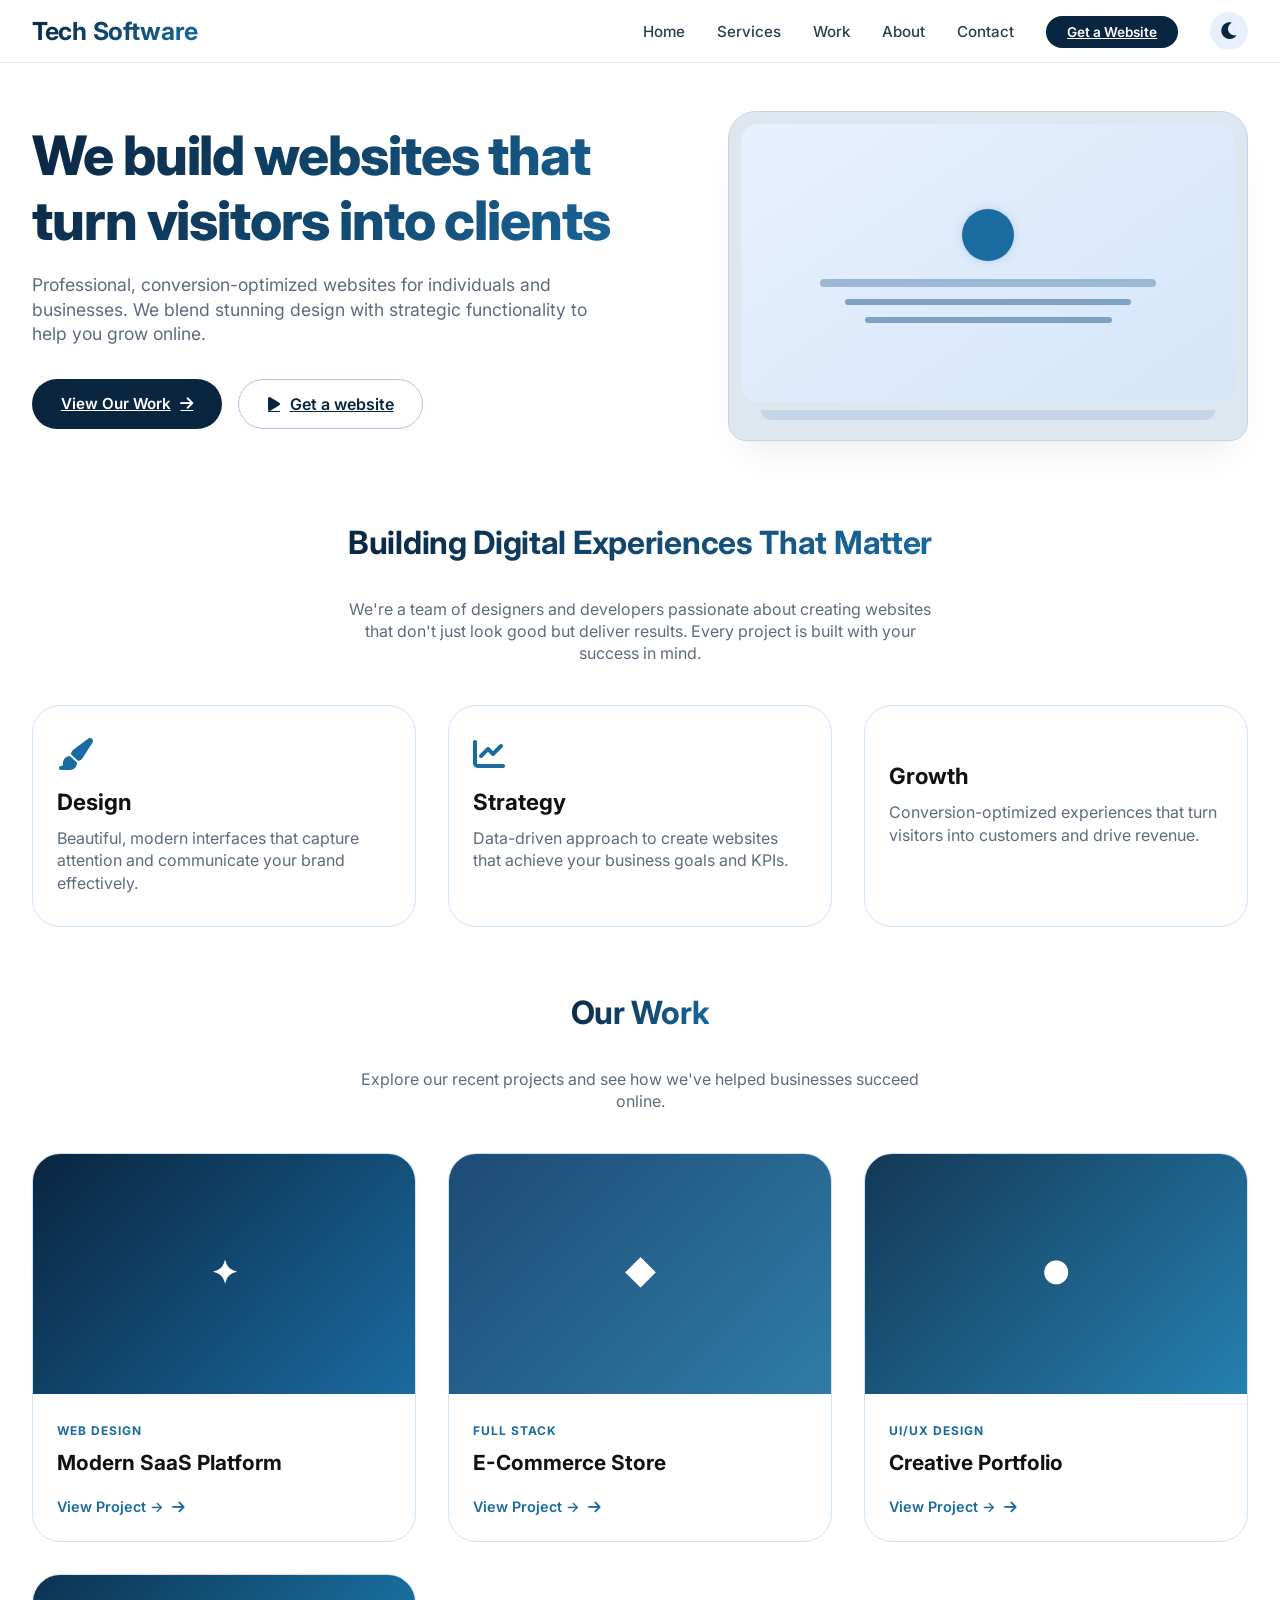
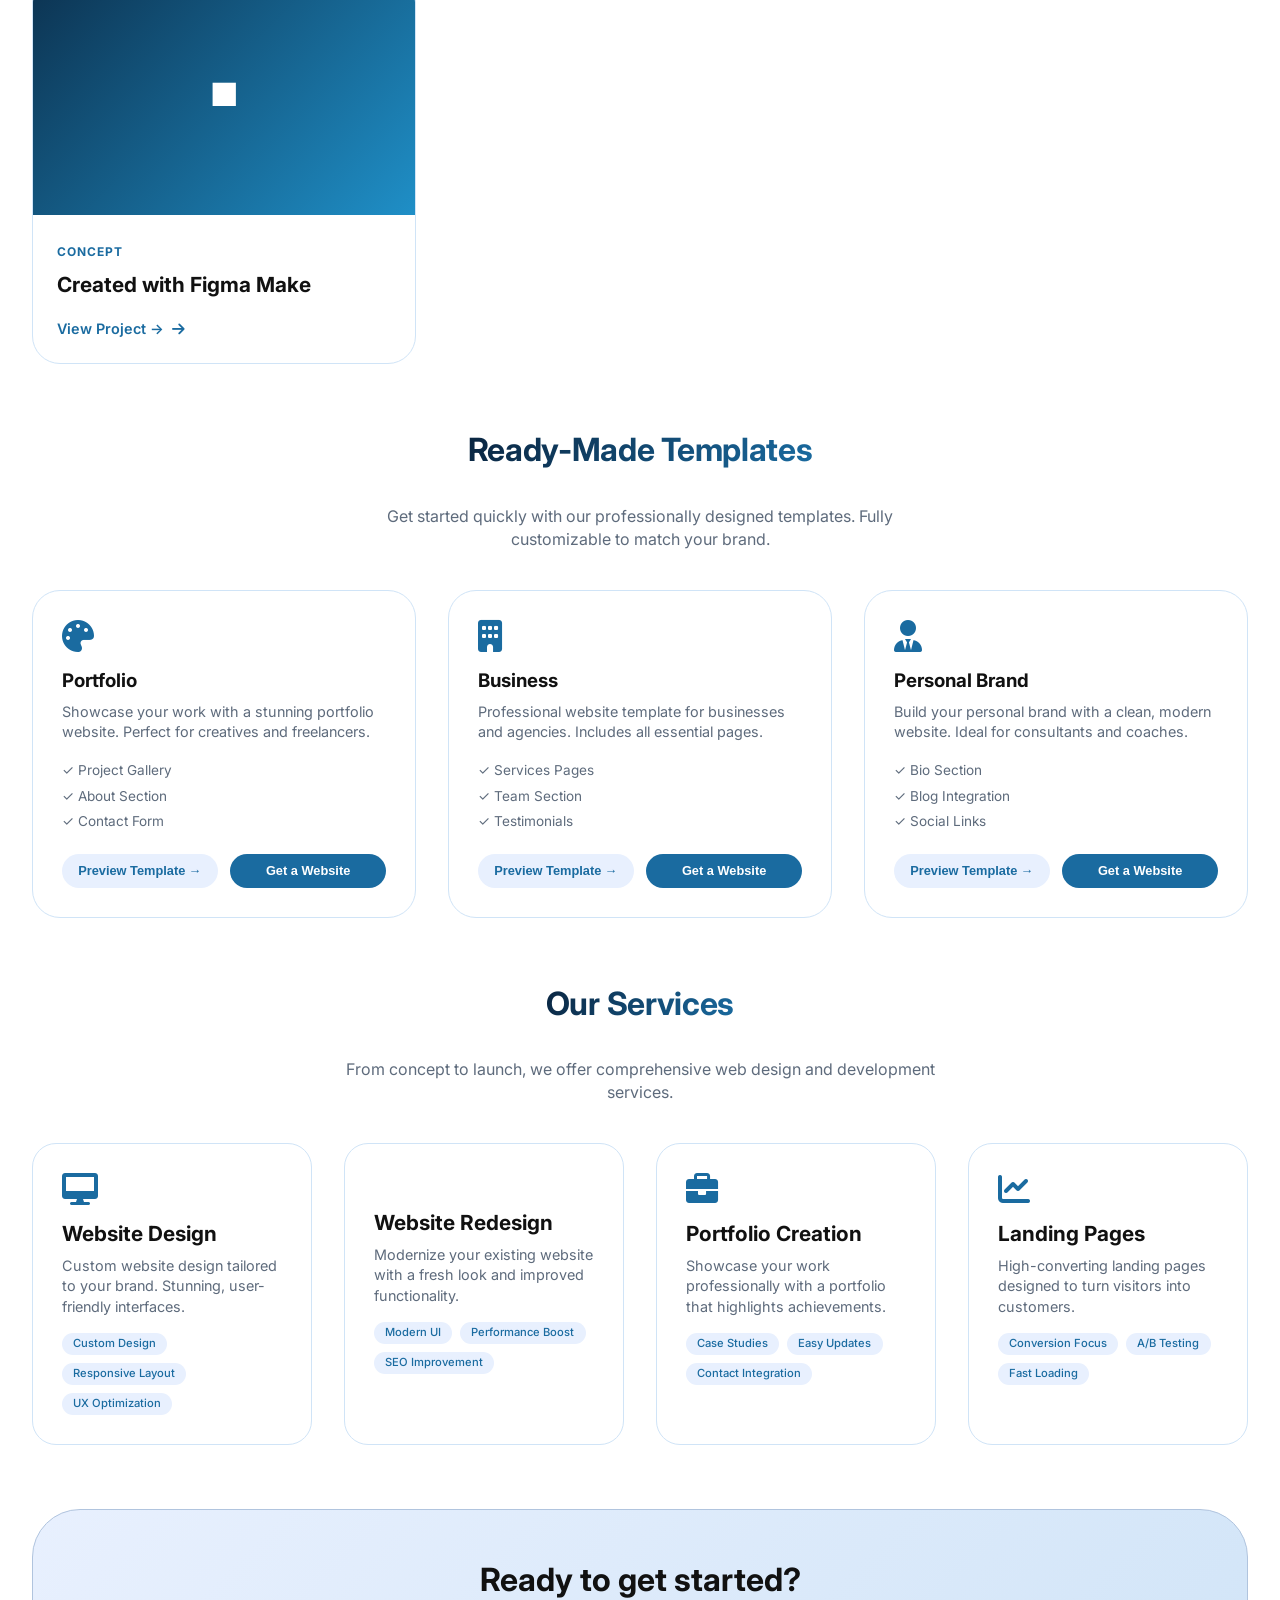
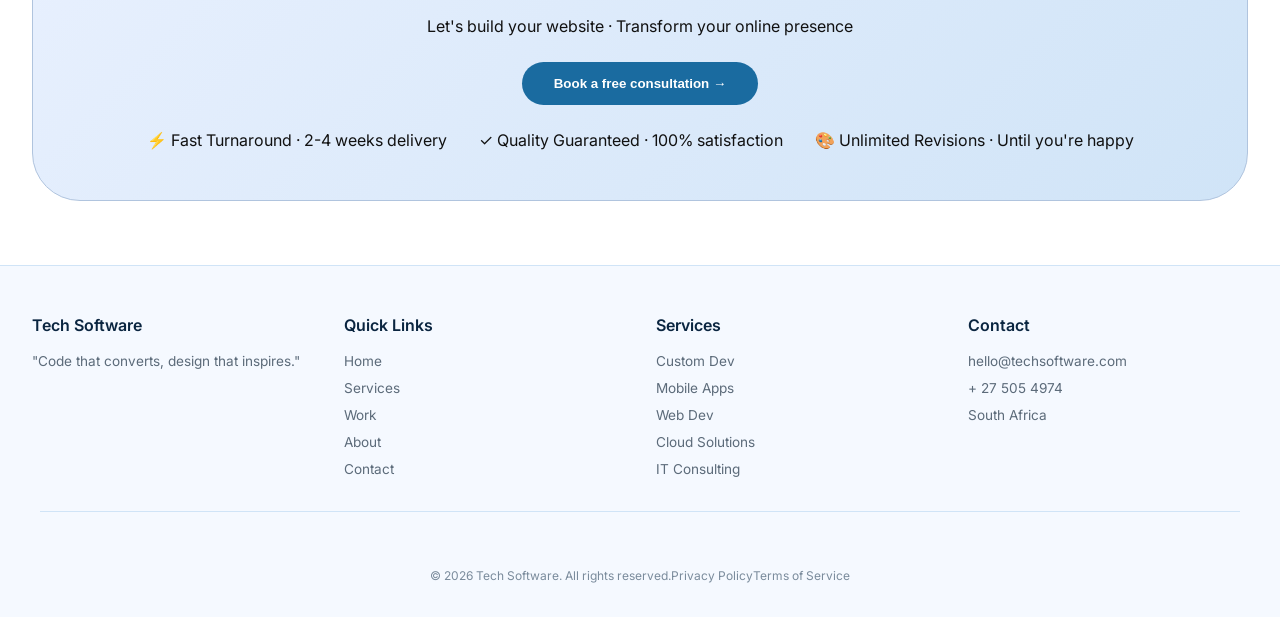
==== index.html @ a368c969 "update website" ====
<!DOCTYPE html>
<html lang="en">
<head>
    <meta charset="UTF-8">
    <meta name="viewport" content="width=device-width, initial-scale=1.0, viewport-fit=cover">
    <title>Tech Software | Web Design & Development</title>
    <!-- Google Fonts: Inter -->
    <link href="https://fonts.googleapis.com/css2?family=Inter:opsz,wght@14..32,300;14..32,400;14..32,500;14..32,600;14..32,700;14..32,800&display=swap" rel="stylesheet">
    <!-- Font Awesome 6 -->
    <link rel="stylesheet" href="https://cdnjs.cloudflare.com/ajax/libs/font-awesome/6.0.0-beta3/css/all.min.css">
   
</head>
<body>
<nav class="navbar">
    <div class="nav-container">
        <div class="logo">Tech Software</div>
        <ul class="nav-links">
            <li><a href="index.html" class="nav-link">Home</a></li>
            <li><a href="services.html" class="nav-link">Services</a></li>
            <li><a href="work.html" class="nav-link">Work</a></li>
            <li><a href="aboutus.html" class="nav-link">About</a></li>
            <li><a href="contactus.html" class="nav-link">Contact</a></li>
            <li><a href="pricing.html" class="btn-nav">Get a Website</a></li>
            <li>
                <button class="theme-toggle" id="darkModeToggle">
                    <i class="fas fa-moon"></i>
                </button>
            </li>
        </ul>
    </div>
</nav>

<main>
    <div class="container">
        <!-- Hero Section -->
        <div class="hero">
            <div class="hero-content">
                <h1>We build websites that turn visitors into clients</h1>
                <p>Professional, conversion-optimized websites for individuals and businesses. We blend stunning design with strategic functionality to help you grow online.</p>
                <div class="hero-buttons">
                    <a href="work.html" class="btn-primary">
                 View Our Work <i class="fas fa-arrow-right"></i>
                                                    </a>

            <a href="pricing.html" class="btn-outline">
            <i class="fas fa-play"></i> Get a website
                                                        </a>
                </div>
            </div>
            <div class="laptop-mockup">
                <div class="laptop-frame">
                    <div class="laptop-screen">
                        <div class="website-preview">
                            <div class="preview-circle"></div>
                            <div class="preview-bar"></div>
                            <div class="preview-lines"></div>
                            <div class="preview-lines" style="width: 50%;"></div>
                        </div>
                    </div>
                    <div class="keyboard-base"></div>
                </div>
            </div>
        </div>

        <!-- Building Digital Experiences -->
        <div class="section-header">
            <h2>Building Digital Experiences That Matter</h2>
        </div>
        <p class="section-subhead">We're a team of designers and developers passionate about creating websites that don't just look good but deliver results. Every project is built with your success in mind.</p>
        <div class="three-col-grid">
            <div class="feature-card"><i class="fas fa-paintbrush feature-icon"></i><h3>Design</h3><p>Beautiful, modern interfaces that capture attention and communicate your brand effectively.</p></div>
            <div class="feature-card"><i class="fas fa-chart-line feature-icon"></i><h3>Strategy</h3><p>Data-driven approach to create websites that achieve your business goals and KPIs.</p></div>
            <div class="feature-card"><i class="fas fa-chart-simple feature-icon"></i><h3>Growth</h3><p>Conversion-optimized experiences that turn visitors into customers and drive revenue.</p></div>
        </div>

        <!-- Our Work Section -->
        <div class="section-header"><h2>Our Work</h2></div>
        <p class="section-subhead">Explore our recent projects and see how we've helped businesses succeed online.</p>
        <div class="work-grid">
            <div class="work-item">
                <div class="work-img"><span>✦</span></div>
                <div class="work-info">
                    <span class="work-category">Web Design</span>
                    <h4>Modern SaaS Platform</h4>
                    <a href="#" class="view-project-link">View Project → <i class="fas fa-arrow-right"></i></a>
                </div>
            </div>
            <div class="work-item">
                <div class="work-img"><span>◆</span></div>
                <div class="work-info">
                    <span class="work-category">Full Stack</span>
                    <h4>E-Commerce Store</h4>
                    <a href="#" class="view-project-link">View Project → <i class="fas fa-arrow-right"></i></a>
                </div>
            </div>
            <div class="work-item">
                <div class="work-img"><span>●</span></div>
                <div class="work-info">
                    <span class="work-category">UI/UX Design</span>
                    <h4>Creative Portfolio</h4>
                    <a href="#" class="view-project-link">View Project → <i class="fas fa-arrow-right"></i></a>
                </div>
            </div>
            <div class="work-item">
                <div class="work-img"><span>■</span></div>
                <div class="work-info">
                    <span class="work-category">Concept</span>
                    <h4>Created with Figma Make</h4>
                    <a href="#" class="view-project-link">View Project → <i class="fas fa-arrow-right"></i></a>
                </div>
            </div>
        </div>

        <!-- Ready-Made Templates -->
        <div class="section-header"><h2>Ready-Made Templates</h2></div>
        <p class="section-subhead">Get started quickly with our professionally designed templates. Fully customizable to match your brand.</p>
        <div class="template-grid">
            <div class="template-card">
                <i class="fas fa-palette"></i>
                <h3>Portfolio</h3>
                <p>Showcase your work with a stunning portfolio website. Perfect for creatives and freelancers.</p>
                <ul class="template-features"><li>✓ Project Gallery</li><li>✓ About Section</li><li>✓ Contact Form</li></ul>
                <div class="template-buttons">
                    <button class="btn-demo demo-btn">Preview Template →</button>
                    <button class="btn-pricing pricing-btn">Get a Website</button>
                </div>
            </div>
            <div class="template-card">
                <i class="fas fa-building"></i>
                <h3>Business</h3>
                <p>Professional website template for businesses and agencies. Includes all essential pages.</p>
                <ul class="template-features"><li>✓ Services Pages</li><li>✓ Team Section</li><li>✓ Testimonials</li></ul>
                <div class="template-buttons">
                    <button class="btn-demo demo-btn">Preview Template →</button>
                    <button class="btn-pricing pricing-btn">Get a Website</button>
                </div>
            </div>
            <div class="template-card">
                <i class="fas fa-user-tie"></i>
                <h3>Personal Brand</h3>
                <p>Build your personal brand with a clean, modern website. Ideal for consultants and coaches.</p>
                <ul class="template-features"><li>✓ Bio Section</li><li>✓ Blog Integration</li><li>✓ Social Links</li></ul>
                <div class="template-buttons">
                    <button class="btn-demo demo-btn">Preview Template →</button>
                    <button class="btn-pricing pricing-btn">Get a Website</button>
                </div>
            </div>
        </div>

        <!-- Our Services -->
        <div class="section-header"><h2>Our Services</h2></div>
        <p class="section-subhead">From concept to launch, we offer comprehensive web design and development services.</p>
        <div class="service-list">
            <div class="service-card"><i class="fas fa-desktop fa-2x"></i><h3>Website Design</h3><p>Custom website design tailored to your brand. Stunning, user-friendly interfaces.</p><div class="service-tags"><span>Custom Design</span><span>Responsive Layout</span><span>UX Optimization</span></div></div>
            <div class="service-card"><i class="fas fa-arrows-spin fa-2x"></i><h3>Website Redesign</h3><p>Modernize your existing website with a fresh look and improved functionality.</p><div class="service-tags"><span>Modern UI</span><span>Performance Boost</span><span>SEO Improvement</span></div></div>
            <div class="service-card"><i class="fas fa-briefcase fa-2x"></i><h3>Portfolio Creation</h3><p>Showcase your work professionally with a portfolio that highlights achievements.</p><div class="service-tags"><span>Case Studies</span><span>Easy Updates</span><span>Contact Integration</span></div></div>
            <div class="service-card"><i class="fas fa-chart-line fa-2x"></i><h3>Landing Pages</h3><p>High-converting landing pages designed to turn visitors into customers.</p><div class="service-tags"><span>Conversion Focus</span><span>A/B Testing</span><span>Fast Loading</span></div></div>
        </div>

        <!-- CTA Section -->
        <div class="cta-section">
            <h2>Ready to get started?</h2>
            <p style="margin-bottom: 0.5rem;">Let's build your website · Transform your online presence</p>
            <button id="consultBtn" class="cta-button">Book a free consultation →</button>
            <div style="display: flex; justify-content: center; gap: 2rem; margin-top: 1.5rem; flex-wrap: wrap;">
                <span>⚡ Fast Turnaround · 2-4 weeks delivery</span>
                <span>✓ Quality Guaranteed · 100% satisfaction</span>
                <span>🎨 Unlimited Revisions · Until you're happy</span>
            </div>
        </div>
    </div>
</main>

<footer>
    <div class="footer-grid">
        <div class="footer-col"><h4>Tech Software</h4><p>"Code that converts, design that inspires."</p></div>
        <div class="footer-col"><h4>Quick Links</h4><ul><li><a href="index.html">Home</a></li><li><a href="services.html">Services</a></li><li><a href="work.html">Work</a></li><li><a href="aboutus.html">About</a></li><li><a href="contactus.html">Contact</a></li></ul></div>
        <div class="footer-col"><h4>Services</h4><ul><li>Custom Dev</li><li>Mobile Apps</li><li>Web Dev</li><li>Cloud Solutions</li><li>IT Consulting</li></ul></div>
        <div class="footer-col"><h4>Contact</h4><p>hello@techsoftware.com</p><p>+ 27 505 4974</p><p>South Africa</p></div>
    </div>
    <hr>
    <div class="footer-bottom"><span>&copy; 2026 Tech Software. All rights reserved.</span><span>Privacy Policy</span><span>Terms of Service</span></div>
</footer>


 <style>
        * {
            margin: 0;
            padding: 0;
            box-sizing: border-box;
        }

        body {
            font-family: 'Inter', sans-serif;
            background: #FFFFFF;
            color: #111111;
            line-height: 1.4;
            scroll-behavior: smooth;
            transition: background-color 0.25s ease, color 0.25s ease;
        }

        /* DARK MODE - Light Turquoise/Cyan text */
        body.dark-mode {
            background: #0A1525;
            color: #B2F0F0;
        }

        body.dark-mode .navbar {
            background: rgba(10, 21, 37, 0.96);
            border-bottom-color: #1A3A50;
        }
        body.dark-mode .logo {
            background: linear-gradient(135deg, #7DD3E8, #4FD1C5);
            -webkit-background-clip: text;
            background-clip: text;
            color: transparent;
        }
        body.dark-mode .nav-link {
            color: #B2F0F0;
        }
        body.dark-mode .nav-link:hover {
            color: #7DD3E8;
        }
        body.dark-mode .btn-nav {
            background: #1A3A50;
            color: #B2F0F0;
        }
        body.dark-mode .btn-nav:hover {
            background: #2A5A7A;
        }
        body.dark-mode .theme-toggle {
            background: #1A3A50;
            color: #B2F0F0;
        }
        body.dark-mode .hero-content h1 {
            background: linear-gradient(135deg, #7DD3E8, #4FD1C5);
            -webkit-background-clip: text;
            background-clip: text;
            color: transparent;
        }
        body.dark-mode .hero-content p {
            color: #B2F0F0;
        }
        body.dark-mode .btn-primary {
            background: #1A6BA0;
        }
        body.dark-mode .btn-primary:hover {
            background: #2A8AC0;
        }
        body.dark-mode .btn-outline {
            border-color: #4FD1C5;
            color: #B2F0F0;
        }
        body.dark-mode .btn-outline:hover {
            background: rgba(79, 209, 197, 0.1);
        }
        body.dark-mode .laptop-frame {
            background: #1A2A40;
            border-color: #2A4A6A;
        }
        body.dark-mode .preview-circle {
            background: #4FD1C5;
        }
        body.dark-mode .preview-bar {
            background: #4A7A9A;
        }
        body.dark-mode .preview-lines {
            background: #3A6A8A;
        }
        body.dark-mode .section-header h2 {
            background: linear-gradient(120deg, #7DD3E8, #4FD1C5);
            -webkit-background-clip: text;
            background-clip: text;
            color: transparent;
        }
        body.dark-mode .section-subhead {
            color: #B2F0F0;
        }
        body.dark-mode .feature-card {
            background: #1A2A40;
            border-color: #2A4A6A;
        }
        body.dark-mode .feature-card p {
            color: #B2F0F0;
        }
        body.dark-mode .feature-icon {
            color: #4FD1C5;
        }
        body.dark-mode .work-item {
            background: #1A2A40;
            border-color: #2A4A6A;
        }
        body.dark-mode .work-category {
            color: #4FD1C5;
        }
        body.dark-mode .work-info h4 {
            color: #B2F0F0;
        }
        body.dark-mode .view-project-link {
            color: #4FD1C5;
        }
        body.dark-mode .template-card {
            background: #1A2A40;
            border-color: #2A4A6A;
        }
        body.dark-mode .template-card p {
            color: #B2F0F0;
        }
        body.dark-mode .template-card i {
            color: #4FD1C5;
        }
        body.dark-mode .template-features li {
            color: #B2F0F0;
        }
        body.dark-mode .btn-demo {
            background: #2A4A6A;
            color: #4FD1C5;
        }
        body.dark-mode .btn-demo:hover {
            background: #3A6A8A;
        }
        body.dark-mode .service-card {
            background: #1A2A40;
            border-color: #2A4A6A;
        }
        body.dark-mode .service-card p {
            color: #B2F0F0;
        }
        body.dark-mode .service-card i {
            color: #4FD1C5;
        }
        body.dark-mode .service-tags span {
            background: #2A4A6A;
            color: #4FD1C5;
        }
        body.dark-mode .cta-section {
            background: linear-gradient(135deg, #1A2A40, #1A3A50);
            border-color: #2A5A7A;
        }
        body.dark-mode .cta-section h2 {
            color: #B2F0F0;
        }
        body.dark-mode .cta-section p {
            color: #B2F0F0;
        }
        body.dark-mode .cta-button {
            background: #1A6BA0;
        }
        body.dark-mode .cta-button:hover {
            background: #2A8AC0;
        }
        body.dark-mode footer {
            background: #0A1525;
            border-top-color: #1A3A50;
        }
        body.dark-mode .footer-col h4 {
            color: #7DD3E8;
        }
        body.dark-mode .footer-col li, body.dark-mode .footer-col p {
            color: #B2F0F0;
        }
        body.dark-mode .footer-col a {
            color: #B2F0F0;
        }
        body.dark-mode .footer-col a:hover {
            color: #4FD1C5;
        }
        body.dark-mode .footer-bottom {
            color: #B2F0F0;
        }
        body.dark-mode hr {
            background: #2A4A6A;
        }

        .container {
            max-width: 1280px;
            margin: 0 auto;
            padding: 0 32px;
        }

        /* ----- NAVBAR ----- */
        .navbar {
            position: sticky;
            top: 0;
            z-index: 1000;
            background: rgba(255, 255, 255, 0.96);
            backdrop-filter: blur(12px);
            border-bottom: 1px solid #EAEAEF;
            padding: 0.75rem 0;
            transition: background 0.25s ease;
        }
        .nav-container {
            max-width: 1280px;
            margin: 0 auto;
            padding: 0 32px;
            display: flex;
            align-items: center;
            justify-content: space-between;
            flex-wrap: wrap;
            gap: 1rem;
        }
        .logo {
            font-size: 1.55rem;
            font-weight: 700;
            letter-spacing: -0.3px;
            background: linear-gradient(135deg, #0A2540, #1A6BA0);
            -webkit-background-clip: text;
            background-clip: text;
            color: transparent;
        }
        .nav-links {
            display: flex;
            gap: 2rem;
            list-style: none;
            align-items: center;
            flex-wrap: wrap;
        }
        .nav-link {
            text-decoration: none;
            font-weight: 500;
            color: #2C3E50;
            transition: 0.2s;
            font-size: 0.95rem;
        }
        .nav-link:hover { color: #1A6BA0; }
        .btn-nav {
            background: #0A2540;
            padding: 0.5rem 1.3rem;
            border-radius: 200px;
            font-weight: 600;
            border: none;
            color: white;
            cursor: pointer;
            transition: all 0.2s ease;
            font-size: 0.85rem;
        }
        .btn-nav:hover {
            transform: translateY(-2px);
            background: #1A6BA0;
        }
        .theme-toggle {
            background: #E8F0FE;
            border: none;
            font-size: 1.2rem;
            cursor: pointer;
            border-radius: 50%;
            width: 38px;
            height: 38px;
            display: flex;
            align-items: center;
            justify-content: center;
            transition: 0.2s;
            color: #0A2540;
        }
        .theme-toggle:hover {
            background: #D0E4F7;
        }

        /* ----- HERO SECTION ----- */
        .hero {
            display: flex;
            flex-wrap: wrap;
            align-items: center;
            justify-content: space-between;
            gap: 3rem;
            margin: 3rem 0 5rem;
        }
        .hero-content {
            flex: 1;
        }
        .hero-content h1 {
            font-size: 3.4rem;
            font-weight: 800;
            line-height: 1.2;
            letter-spacing: -0.02em;
            background: linear-gradient(135deg, #0A2540, #1A6BA0);
            -webkit-background-clip: text;
            background-clip: text;
            color: transparent;
            margin-bottom: 1.2rem;
        }
        .hero-content p {
            font-size: 1.1rem;
            color: #5E6B7C;
            max-width: 90%;
            margin-bottom: 2rem;
        }
        .hero-buttons {
            display: flex;
            gap: 1rem;
            flex-wrap: wrap;
        }
        .btn-primary {
            background: #0A2540;
            border: none;
            padding: 0.8rem 1.8rem;
            border-radius: 200px;
            font-weight: 600;
            font-size: 0.95rem;
            cursor: pointer;
            color: white;
            transition: 0.2s;
            display: inline-flex;
            align-items: center;
            gap: 0.6rem;
        }
        .btn-primary:hover {
            background: #1A6BA0;
            transform: translateY(-2px);
        }
        .btn-outline {
            background: transparent;
            border: 1px solid #B0C4DE;
            color: #0A2540;
            padding: 0.8rem 1.8rem;
            border-radius: 200px;
            font-weight: 600;
            cursor: pointer;
            transition: 0.2s;
            display: inline-flex;
            align-items: center;
            gap: 0.6rem;
        }
        .btn-outline:hover {
            background: #E8F0FE;
            transform: translateY(-2px);
        }

        /* Laptop mockup */
        .laptop-mockup {
            flex: 1;
            max-width: 520px;
        }
        .laptop-frame {
            background: #DEE7EF;
            border-radius: 28px 28px 18px 18px;
            padding: 12px 12px 20px 12px;
            box-shadow: 0 24px 36px -16px rgba(0,0,0,0.08);
            border: 1px solid #C5D5E5;
        }
        .laptop-screen {
            background: #FFFFFF;
            border-radius: 18px;
            overflow: hidden;
            aspect-ratio: 16 / 9;
        }
        .website-preview {
            width: 100%;
            height: 100%;
            background: linear-gradient(145deg, #E8F0FE, #D4E6F9);
            display: flex;
            flex-direction: column;
            align-items: center;
            justify-content: center;
        }
        .preview-circle {
            width: 52px;
            height: 52px;
            background: #1A6BA0;
            border-radius: 50%;
            margin: 12px;
            box-shadow: 0 0 10px rgba(26, 107, 160, 0.2);
        }
        .preview-bar {
            width: 68%;
            height: 8px;
            background: #9BB8D4;
            border-radius: 20px;
            margin: 6px 0;
        }
        .preview-lines {
            width: 58%;
            height: 6px;
            background: #7FA1C3;
            border-radius: 8px;
            margin: 6px 0;
        }
        .keyboard-base {
            height: 10px;
            background: #C5D5E5;
            margin-top: 8px;
            border-radius: 0 0 18px 18px;
            width: 92%;
            margin-left: auto;
            margin-right: auto;
        }

        .section-header {
            text-align: center;
            margin: 4rem 0 2rem;
        }
        .section-header h2 {
            font-size: 2rem;
            font-weight: 700;
            letter-spacing: -0.3px;
            background: linear-gradient(120deg, #0A2540, #1A6BA0);
            -webkit-background-clip: text;
            background-clip: text;
            color: transparent;
            display: inline-block;
        }
        .section-subhead {
            text-align: center;
            color: #5E6B7C;
            max-width: 600px;
            margin: 0 auto 2.5rem;
        }

        /* Three feature cards */
        .three-col-grid {
            display: flex;
            flex-wrap: wrap;
            gap: 2rem;
            margin: 2rem 0 3rem;
        }
        .feature-card {
            flex: 1;
            background: #FFFFFF;
            border-radius: 28px;
            padding: 2rem 1.5rem;
            border: 1px solid #D0E4F7;
            transition: 0.25s ease;
        }
        .feature-card:hover {
            transform: translateY(-4px);
            border-color: #1A6BA0;
            box-shadow: 0 12px 24px -12px rgba(26, 107, 160, 0.15);
        }
        .feature-icon {
            font-size: 2rem;
            color: #1A6BA0;
            margin-bottom: 1rem;
        }
        .feature-card h3 {
            font-size: 1.4rem;
            margin-bottom: 0.6rem;
        }
        .feature-card p {
            color: #5E6B7C;
        }

        /* WORK GRID - each card has a different blue gradient */
        .work-grid {
            display: grid;
            grid-template-columns: repeat(auto-fill, minmax(320px, 1fr));
            gap: 2rem;
            margin: 2rem 0;
        }
        .work-item {
            background: #FFFFFF;
            border-radius: 28px;
            overflow: hidden;
            border: 1px solid #D0E4F7;
            transition: all 0.3s ease;
            cursor: pointer;
        }
        .work-item:hover {
            transform: translateY(-6px);
            box-shadow: 0 20px 30px -12px rgba(26, 107, 160, 0.15);
            border-color: #1A6BA0;
        }
        .work-item:nth-child(1) .work-img {
            background: linear-gradient(135deg, #0A2540, #1A6BA0);
        }
        .work-item:nth-child(2) .work-img {
            background: linear-gradient(135deg, #1E4A76, #2E7DA6);
        }
        .work-item:nth-child(3) .work-img {
            background: linear-gradient(135deg, #143856, #2580B0);
        }
        .work-item:nth-child(4) .work-img {
            background: linear-gradient(135deg, #0C3250, #1F8FC7);
        }
        .work-img {
            height: 240px;
            display: flex;
            align-items: center;
            justify-content: center;
            color: white;
            font-size: 2rem;
            font-weight: 600;
            transition: transform 0.3s ease;
        }
        .work-item:hover .work-img {
            transform: scale(1.02);
        }
        .work-info {
            padding: 1.5rem;
        }
        .work-category {
            font-size: 0.75rem;
            text-transform: uppercase;
            letter-spacing: 1px;
            color: #1A6BA0;
            font-weight: 700;
        }
        .work-info h4 {
            margin: 0.5rem 0 0.75rem;
            font-size: 1.3rem;
            font-weight: 700;
        }
        .view-project-link {
            display: inline-flex;
            align-items: center;
            gap: 0.5rem;
            color: #1A6BA0;
            font-weight: 600;
            font-size: 0.9rem;
            text-decoration: none;
            margin-top: 0.5rem;
            transition: gap 0.2s;
        }
        .view-project-link i {
            transition: transform 0.2s;
        }
        .view-project-link:hover {
            gap: 0.8rem;
        }
        .view-project-link:hover i {
            transform: translateX(4px);
        }

        /* Templates */
        .template-grid {
            display: flex;
            flex-wrap: wrap;
            gap: 2rem;
            margin: 2rem 0;
        }
        .template-card {
            flex: 1 1 280px;
            background: #FFFFFF;
            border-radius: 28px;
            padding: 1.8rem;
            border: 1px solid #D0E4F7;
            transition: 0.3s ease;
            display: flex;
            flex-direction: column;
        }
        .template-card:hover {
            transform: translateY(-6px);
            border-color: #1A6BA0;
            box-shadow: 0 20px 30px -12px rgba(26, 107, 160, 0.15);
        }
        .template-card i {
            font-size: 2rem;
            color: #1A6BA0;
        }
        .template-card h3 {
            margin: 1rem 0 0.5rem;
            font-weight: 700;
        }
        .template-card p {
            color: #5E6B7C;
            font-size: 0.9rem;
        }
        .template-features {
            list-style: none;
            margin: 1rem 0 1.2rem;
        }
        .template-features li {
            font-size: 0.85rem;
            padding: 0.2rem 0;
            color: #5E6B7C;
        }
        .template-buttons {
            display: flex;
            gap: 0.75rem;
            margin-top: auto;
            flex-wrap: wrap;
        }
        .btn-demo {
            flex: 1;
            text-align: center;
            padding: 0.6rem 0;
            border-radius: 60px;
            font-size: 0.8rem;
            font-weight: 600;
            cursor: pointer;
            transition: 0.2s;
            border: none;
            background: #E8F0FE;
            color: #1A6BA0;
        }
        .btn-demo:hover {
            background: #D0E4F7;
            transform: translateY(-2px);
        }
        .btn-pricing {
            flex: 1;
            text-align: center;
            padding: 0.6rem 0;
            border-radius: 60px;
            font-size: 0.8rem;
            font-weight: 600;
            cursor: pointer;
            transition: 0.2s;
            border: none;
            background: #1A6BA0;
            color: white;
        }
        .btn-pricing:hover {
            background: #2580B0;
            transform: translateY(-2px);
        }

        /* Services cards */
        .service-list {
            display: flex;
            flex-wrap: wrap;
            gap: 2rem;
            margin: 2rem 0;
        }
        .service-card {
            flex: 1 1 280px;
            background: #FFFFFF;
            border-radius: 24px;
            padding: 1.8rem;
            border: 1px solid #D0E4F7;
            transition: 0.2s;
        }
        .service-card:hover {
            transform: translateY(-4px);
            border-color: #1A6BA0;
        }
        .service-card i {
            color: #1A6BA0;
        }
        .service-card h3 {
            font-size: 1.3rem;
            margin: 0.8rem 0 0.5rem;
        }
        .service-card p {
            color: #5E6B7C;
            font-size: 0.9rem;
        }
        .service-tags {
            display: flex;
            flex-wrap: wrap;
            gap: 0.5rem;
            margin-top: 1rem;
        }
        .service-tags span {
            background: #E8F0FE;
            padding: 0.2rem 0.7rem;
            border-radius: 30px;
            font-size: 0.7rem;
            font-weight: 500;
            color: #1A6BA0;
        }

        /* CTA Section */
        .cta-section {
            background: linear-gradient(135deg, #E8F0FE, #D0E4F7);
            border-radius: 48px;
            padding: 3rem 2rem;
            text-align: center;
            margin: 4rem 0;
            border: 1px solid #B0C4DE;
        }
        .cta-section h2 {
            font-size: 2rem;
            margin-bottom: 0.8rem;
        }
        .cta-button {
            background: #1A6BA0;
            color: white;
            border: none;
            padding: 0.9rem 2rem;
            border-radius: 200px;
            font-weight: 600;
            margin-top: 1rem;
            cursor: pointer;
            transition: 0.2s;
        }
        .cta-button:hover {
            background: #2580B0;
            transform: translateY(-2px);
        }

        footer {
            background: #F5F9FF;
            border-top: 1px solid #D0E4F7;
            padding: 3rem 2rem 2rem;
            margin-top: 4rem;
        }
        .footer-grid {
            max-width: 1280px;
            margin: auto;
            display: grid;
            grid-template-columns: repeat(auto-fit, minmax(180px, 1fr));
            gap: 2rem;
        }
        .footer-col h4 {
            margin-bottom: 1rem;
            font-weight: 600;
            color: #0A2540;
        }
        .footer-col ul {
            list-style: none;
        }
        .footer-col li, .footer-col p {
            margin-bottom: 0.5rem;
            font-size: 0.85rem;
            color: #5C6B7A;
        }
        .footer-col a {
            text-decoration: none;
            color: #5C6B7A;
        }
        .footer-col a:hover {
            color: #1A6BA0;
        }
        .footer-bottom {
            text-align: center;
            padding-top: 2rem;
            font-size: 0.75rem;
            color: #7A8B9C;
        }
        hr {
            margin: 1.5rem auto;
            max-width: 1200px;
            border: 0;
            height: 1px;
            background: #D0E4F7;
        }
        @media (max-width: 780px) {
            .hero-content h1 { font-size: 2.2rem; }
            .nav-container { flex-direction: column; align-items: stretch; }
            .nav-links { justify-content: center; }
        }
    </style>

<script>
document.addEventListener("DOMContentLoaded", function() {

    document.querySelectorAll('.demo-btn').forEach(btn => {
        btn.addEventListener('click', () => alert('✨ Opening live demo.'));
    });

    document.querySelectorAll('.pricing-btn').forEach(btn => {
        btn.addEventListener('click', () => {
            window.location.href = "pricing.html";
        });
    });

    document.getElementById('viewWorkBtn')?.addEventListener('click', () => {
        document.querySelector('.work-grid')?.scrollIntoView({ behavior: 'smooth' });
    });

    document.getElementById('getWebsiteHeroBtn')?.addEventListener('click', () => {
        window.location.href = "pricing.html";
    });

    document.getElementById('consultBtn')?.addEventListener('click', () => {
        window.location.href = "contactus.html";
    });

    // Dark mode
    const toggle = document.getElementById('darkModeToggle');
    if (toggle) {
        toggle.addEventListener('click', () => {
            document.body.classList.toggle('dark-mode');
            toggle.innerHTML = document.body.classList.contains('dark-mode')
                ? '<i class="fas fa-sun"></i>'
                : '<i class="fas fa-moon"></i>';
        });
    }

});
</script>
</body>
</html>
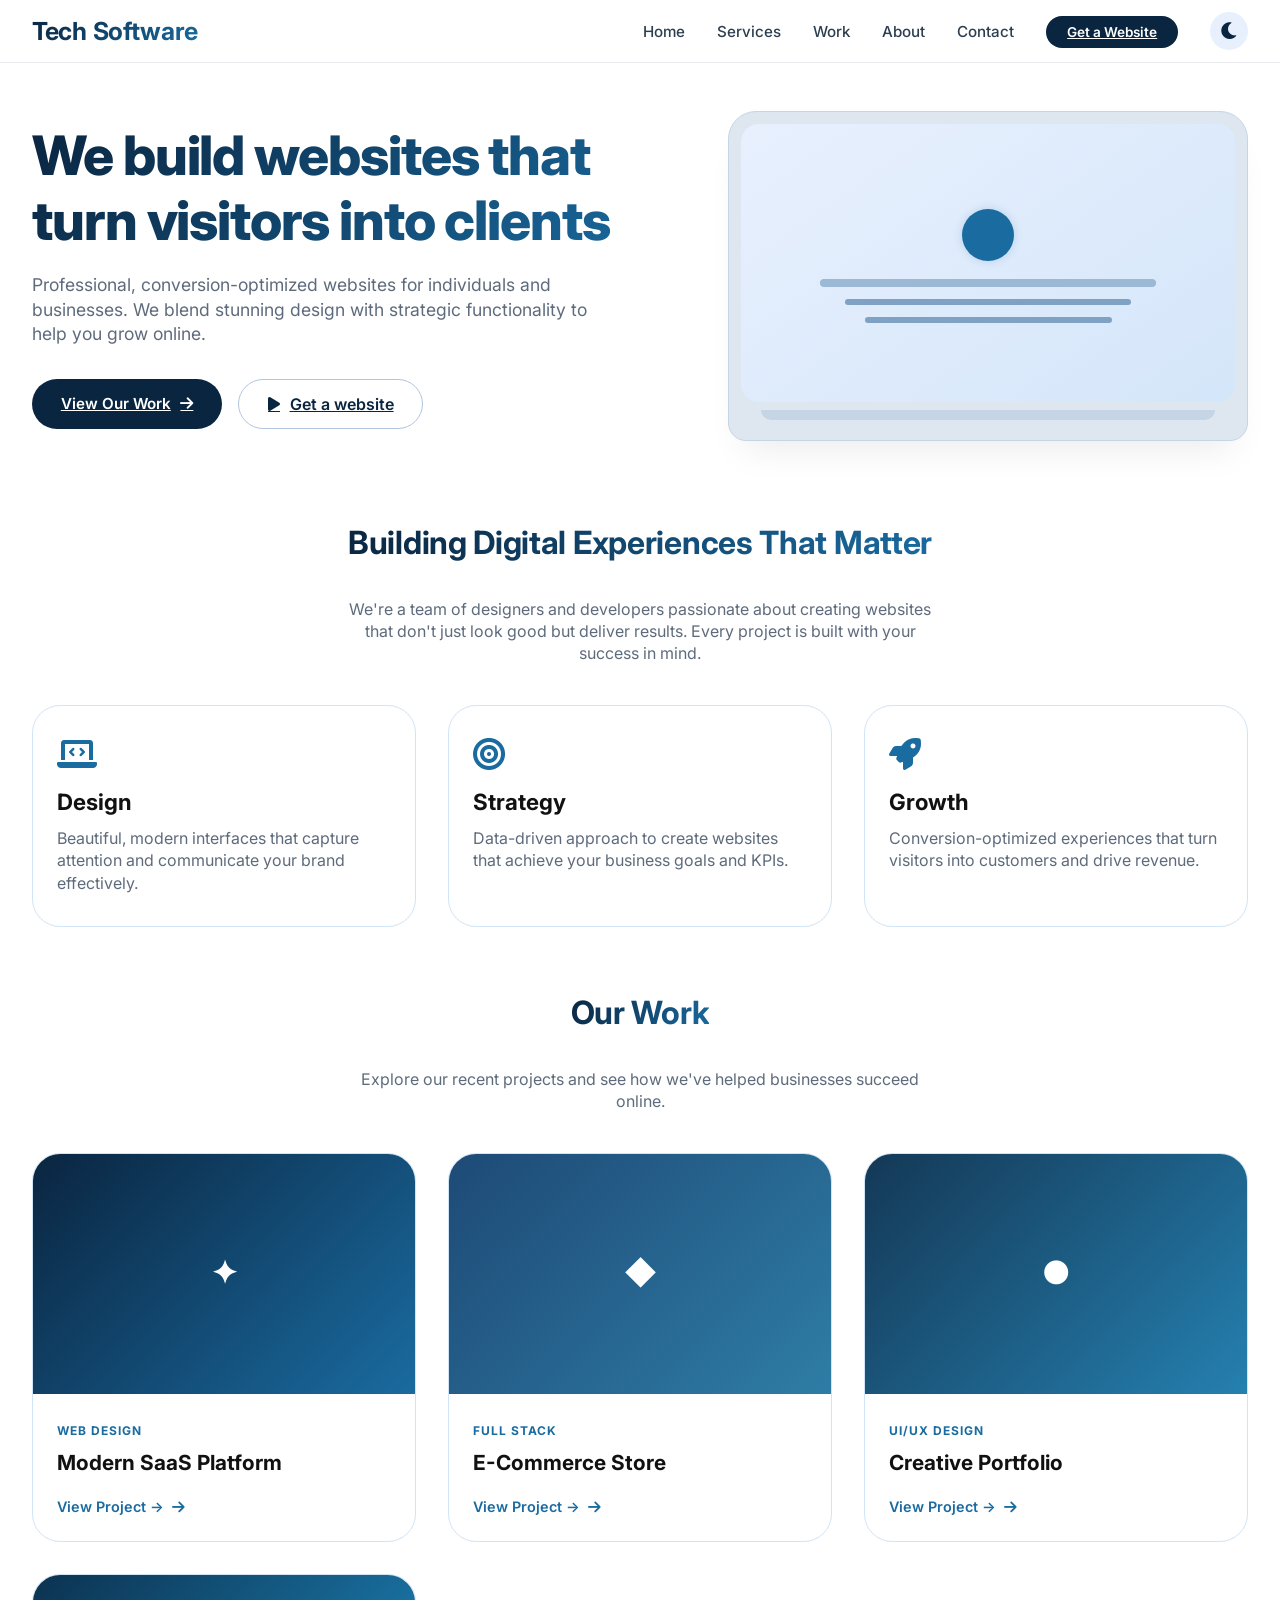
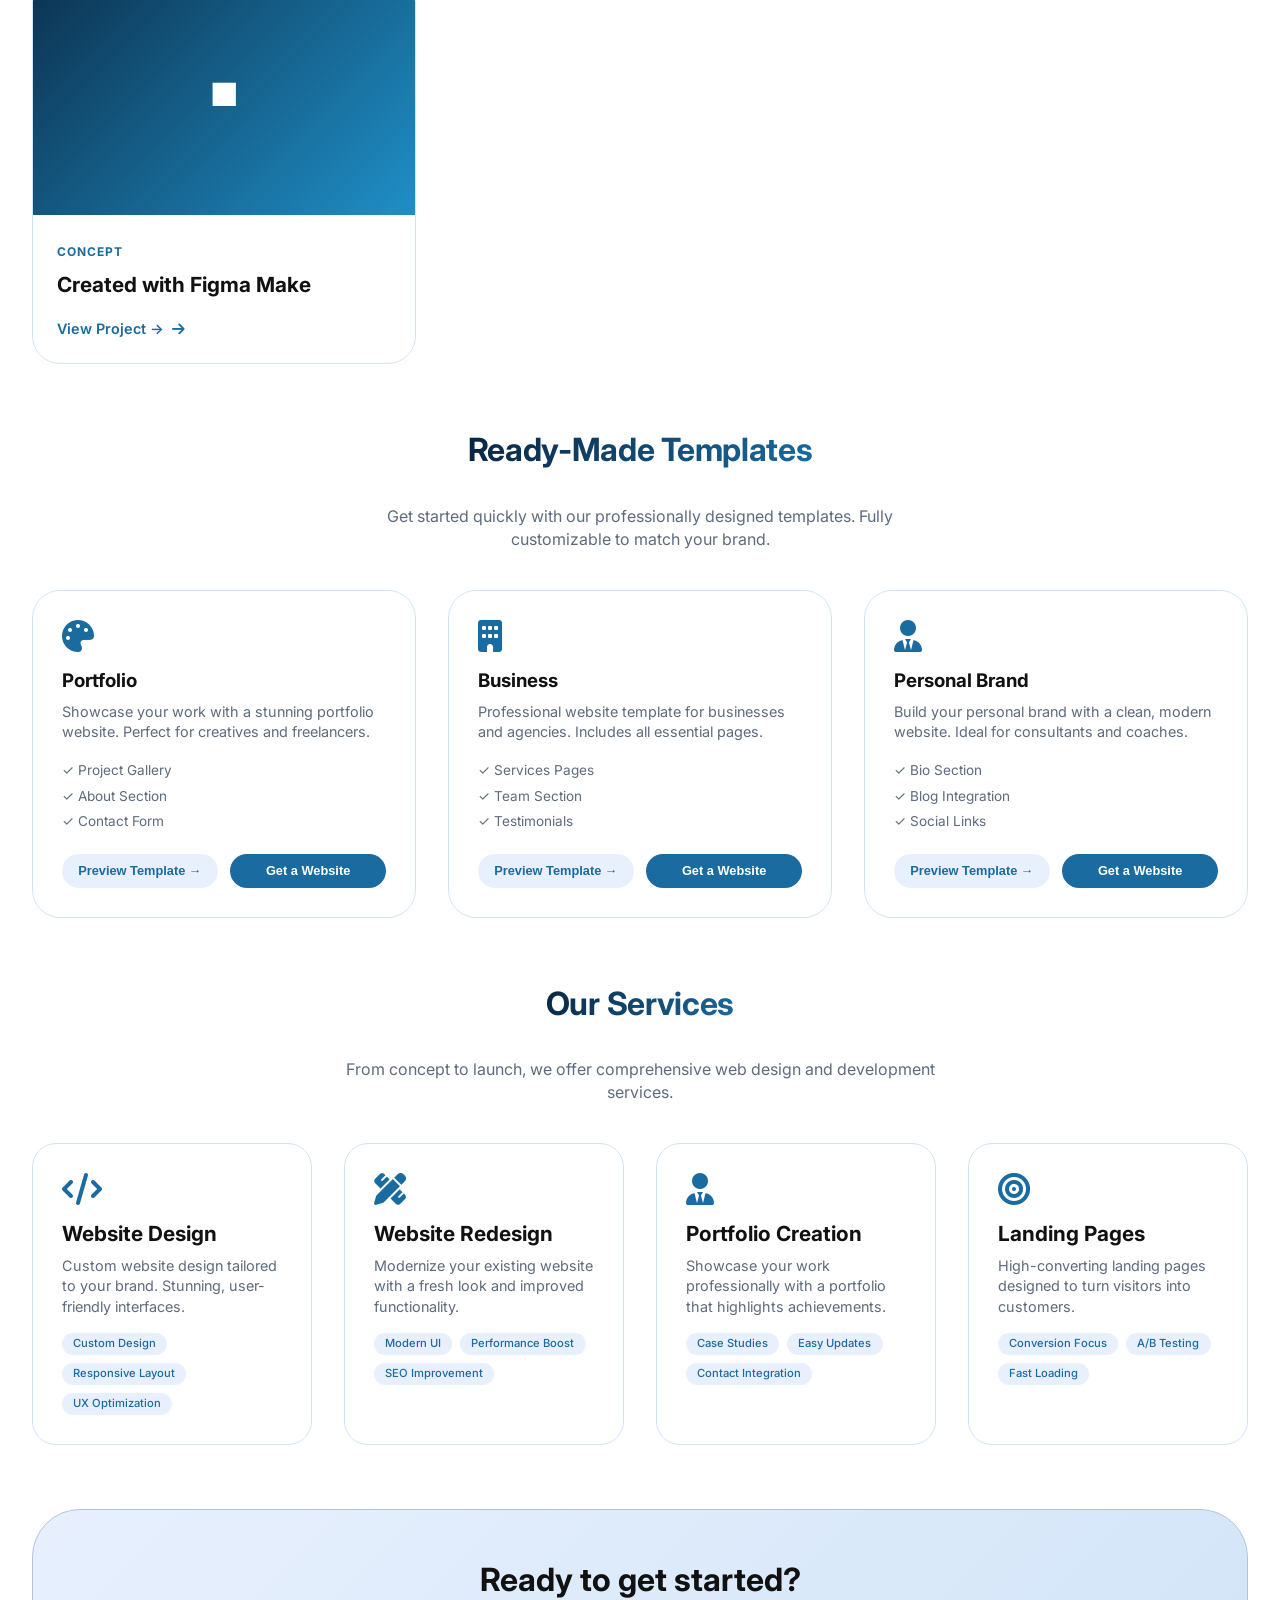
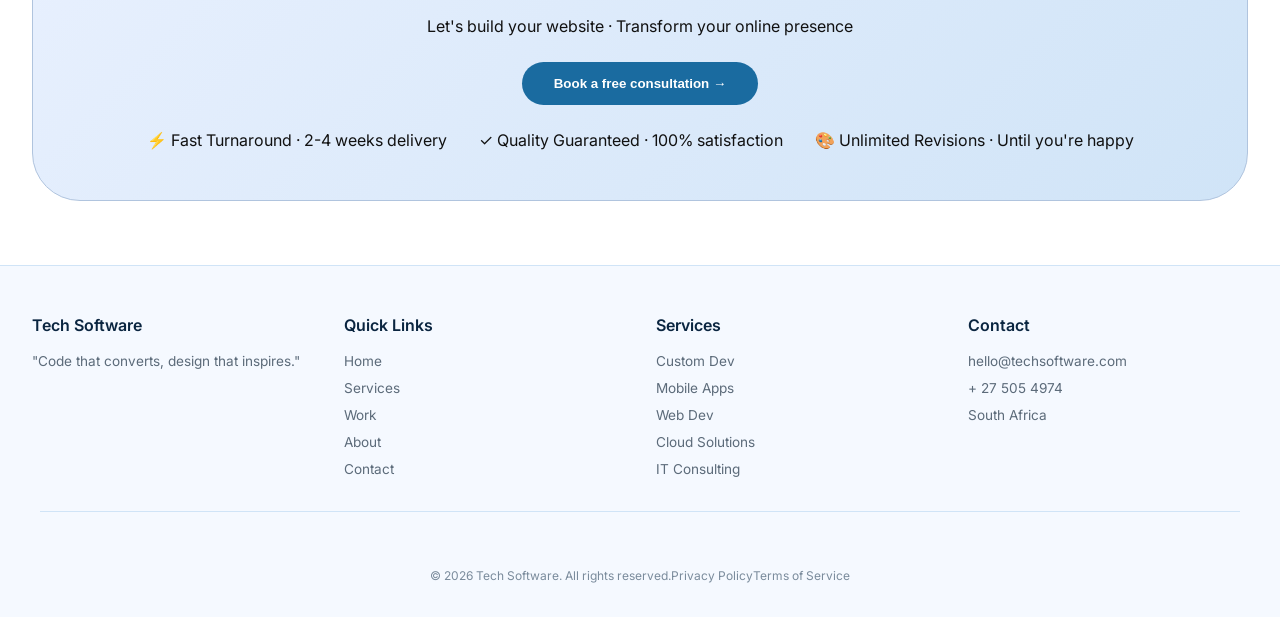
==== commit ca02b02b: "Updated Project" ====
--- a/index.html
+++ b/index.html
@@ -68,10 +68,26 @@
         </div>
         <p class="section-subhead">We're a team of designers and developers passionate about creating websites that don't just look good but deliver results. Every project is built with your success in mind.</p>
         <div class="three-col-grid">
-            <div class="feature-card"><i class="fas fa-paintbrush feature-icon"></i><h3>Design</h3><p>Beautiful, modern interfaces that capture attention and communicate your brand effectively.</p></div>
-            <div class="feature-card"><i class="fas fa-chart-line feature-icon"></i><h3>Strategy</h3><p>Data-driven approach to create websites that achieve your business goals and KPIs.</p></div>
-            <div class="feature-card"><i class="fas fa-chart-simple feature-icon"></i><h3>Growth</h3><p>Conversion-optimized experiences that turn visitors into customers and drive revenue.</p></div>
-        </div>
+
+    <div class="feature-card">
+        <i class="fas fa-laptop-code feature-icon"></i>
+        <h3>Design</h3>
+        <p>Beautiful, modern interfaces that capture attention and communicate your brand effectively.</p>
+    </div>
+
+    <div class="feature-card">
+        <i class="fas fa-bullseye feature-icon"></i>
+        <h3>Strategy</h3>
+        <p>Data-driven approach to create websites that achieve your business goals and KPIs.</p>
+    </div>
+
+    <div class="feature-card">
+        <i class="fas fa-rocket feature-icon"></i>
+        <h3>Growth</h3>
+        <p>Conversion-optimized experiences that turn visitors into customers and drive revenue.</p>
+    </div>
+
+</div>
 
         <!-- Our Work Section -->
         <div class="section-header"><h2>Our Work</h2></div>
@@ -150,13 +166,53 @@
         <!-- Our Services -->
         <div class="section-header"><h2>Our Services</h2></div>
         <p class="section-subhead">From concept to launch, we offer comprehensive web design and development services.</p>
-        <div class="service-list">
-            <div class="service-card"><i class="fas fa-desktop fa-2x"></i><h3>Website Design</h3><p>Custom website design tailored to your brand. Stunning, user-friendly interfaces.</p><div class="service-tags"><span>Custom Design</span><span>Responsive Layout</span><span>UX Optimization</span></div></div>
-            <div class="service-card"><i class="fas fa-arrows-spin fa-2x"></i><h3>Website Redesign</h3><p>Modernize your existing website with a fresh look and improved functionality.</p><div class="service-tags"><span>Modern UI</span><span>Performance Boost</span><span>SEO Improvement</span></div></div>
-            <div class="service-card"><i class="fas fa-briefcase fa-2x"></i><h3>Portfolio Creation</h3><p>Showcase your work professionally with a portfolio that highlights achievements.</p><div class="service-tags"><span>Case Studies</span><span>Easy Updates</span><span>Contact Integration</span></div></div>
-            <div class="service-card"><i class="fas fa-chart-line fa-2x"></i><h3>Landing Pages</h3><p>High-converting landing pages designed to turn visitors into customers.</p><div class="service-tags"><span>Conversion Focus</span><span>A/B Testing</span><span>Fast Loading</span></div></div>
+      <div class="service-list">
+
+    <div class="service-card">
+        <i class="fas fa-code fa-2x"></i>
+        <h3>Website Design</h3>
+        <p>Custom website design tailored to your brand. Stunning, user-friendly interfaces.</p>
+        <div class="service-tags">
+            <span>Custom Design</span>
+            <span>Responsive Layout</span>
+            <span>UX Optimization</span>
         </div>
-
+    </div>
+
+    <div class="service-card">
+        <i class="fas fa-pen-ruler fa-2x"></i>
+        <h3>Website Redesign</h3>
+        <p>Modernize your existing website with a fresh look and improved functionality.</p>
+        <div class="service-tags">
+            <span>Modern UI</span>
+            <span>Performance Boost</span>
+            <span>SEO Improvement</span>
+        </div>
+    </div>
+
+    <div class="service-card">
+        <i class="fas fa-user-tie fa-2x"></i>
+        <h3>Portfolio Creation</h3>
+        <p>Showcase your work professionally with a portfolio that highlights achievements.</p>
+        <div class="service-tags">
+            <span>Case Studies</span>
+            <span>Easy Updates</span>
+            <span>Contact Integration</span>
+        </div>
+    </div>
+
+    <div class="service-card">
+        <i class="fas fa-bullseye fa-2x"></i>
+        <h3>Landing Pages</h3>
+        <p>High-converting landing pages designed to turn visitors into customers.</p>
+        <div class="service-tags">
+            <span>Conversion Focus</span>
+            <span>A/B Testing</span>
+            <span>Fast Loading</span>
+        </div>
+    </div>
+
+</div>
         <!-- CTA Section -->
         <div class="cta-section">
             <h2>Ready to get started?</h2>
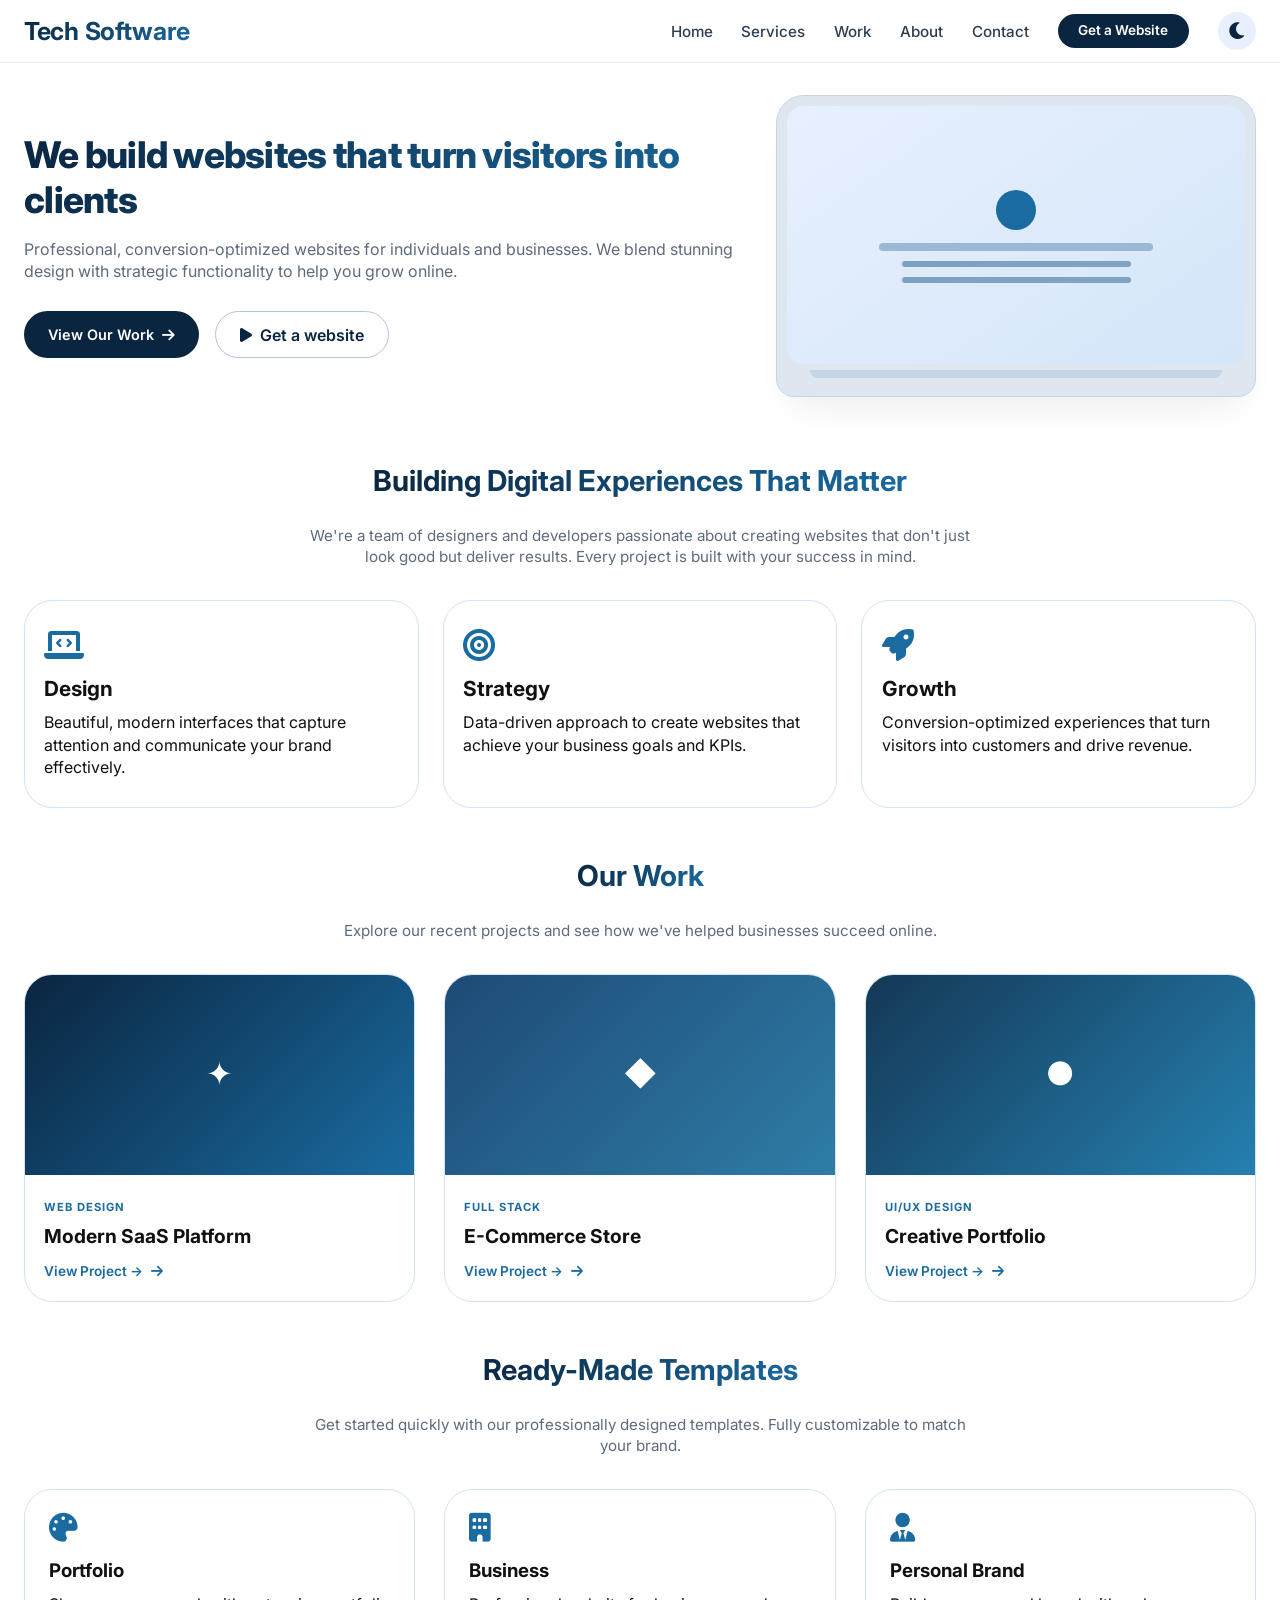
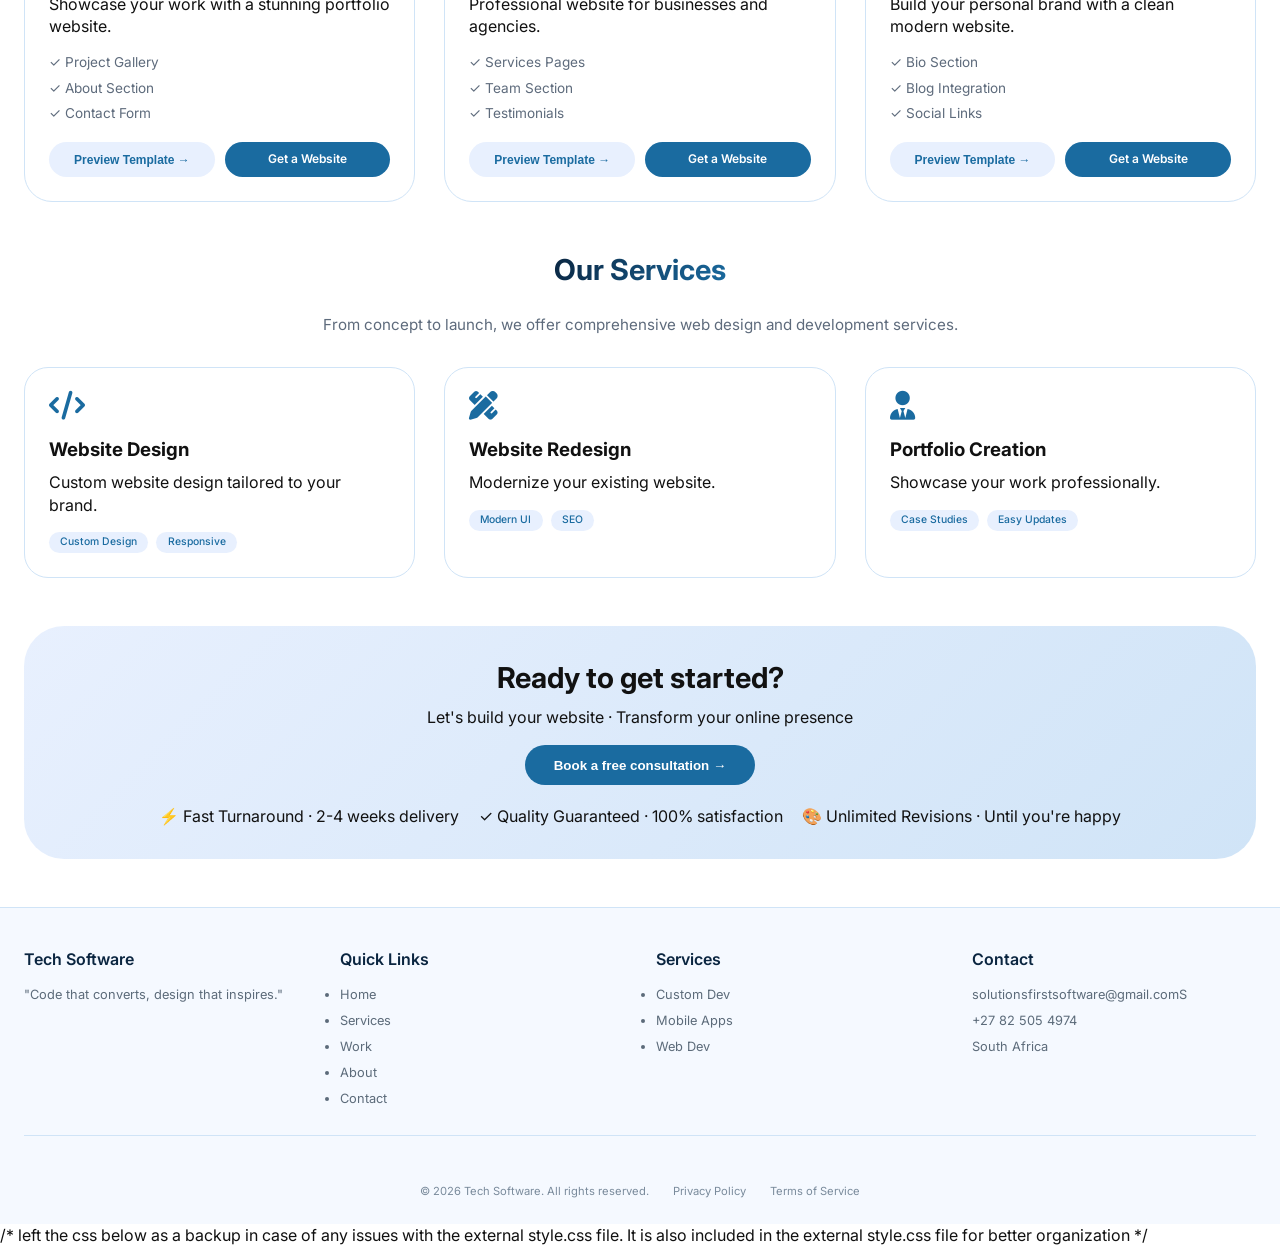
==== commit d907c64a: "Included responsiveness" ====
--- a/index.html
+++ b/index.html
@@ -3,48 +3,42 @@
 <head>
     <meta charset="UTF-8">
     <meta name="viewport" content="width=device-width, initial-scale=1.0, viewport-fit=cover">
-    <title>Tech Software | Web Design & Development</title>
+    <title>Tech Software | Modern Web Design & Development</title>
     <!-- Google Fonts: Inter -->
-    <link href="https://fonts.googleapis.com/css2?family=Inter:opsz,wght@14..32,300;14..32,400;14..32,500;14..32,600;14..32,700;14..32,800&display=swap" rel="stylesheet">
+    <link href="https://fonts.googleapis.com/css2?family=Inter:opsz,wght@14..32,300;400;500;600;700;800&display=swap" rel="stylesheet">
     <!-- Font Awesome 6 -->
     <link rel="stylesheet" href="https://cdnjs.cloudflare.com/ajax/libs/font-awesome/6.0.0-beta3/css/all.min.css">
-   
+    
 </head>
 <body>
 <nav class="navbar">
     <div class="nav-container">
         <div class="logo">Tech Software</div>
-        <ul class="nav-links">
+        <button class="hamburger" id="hamburgerBtn" aria-label="Menu">
+            <i class="fas fa-bars"></i>
+        </button>
+        <ul class="nav-links" id="navLinks">
             <li><a href="index.html" class="nav-link">Home</a></li>
             <li><a href="services.html" class="nav-link">Services</a></li>
             <li><a href="work.html" class="nav-link">Work</a></li>
             <li><a href="aboutus.html" class="nav-link">About</a></li>
             <li><a href="contactus.html" class="nav-link">Contact</a></li>
             <li><a href="pricing.html" class="btn-nav">Get a Website</a></li>
-            <li>
-                <button class="theme-toggle" id="darkModeToggle">
-                    <i class="fas fa-moon"></i>
-                </button>
-            </li>
+            <li><button class="theme-toggle" id="darkModeToggle" aria-label="Dark mode"><i class="fas fa-moon"></i></button></li>
         </ul>
     </div>
+    <div id="menuOverlay" class="menu-overlay"></div>
 </nav>
 
 <main>
     <div class="container">
-        <!-- Hero Section -->
         <div class="hero">
             <div class="hero-content">
                 <h1>We build websites that turn visitors into clients</h1>
                 <p>Professional, conversion-optimized websites for individuals and businesses. We blend stunning design with strategic functionality to help you grow online.</p>
                 <div class="hero-buttons">
-                    <a href="work.html" class="btn-primary">
-                 View Our Work <i class="fas fa-arrow-right"></i>
-                                                    </a>
-
-            <a href="pricing.html" class="btn-outline">
-            <i class="fas fa-play"></i> Get a website
-                                                        </a>
+                    <a href="work.html" class="btn-primary">View Our Work <i class="fas fa-arrow-right"></i></a>
+                    <a href="pricing.html" class="btn-outline"><i class="fas fa-play"></i> Get a website</a>
                 </div>
             </div>
             <div class="laptop-mockup">
@@ -62,163 +56,44 @@
             </div>
         </div>
 
-        <!-- Building Digital Experiences -->
-        <div class="section-header">
-            <h2>Building Digital Experiences That Matter</h2>
-        </div>
+        <div class="section-header"><h2>Building Digital Experiences That Matter</h2></div>
         <p class="section-subhead">We're a team of designers and developers passionate about creating websites that don't just look good but deliver results. Every project is built with your success in mind.</p>
         <div class="three-col-grid">
-
-    <div class="feature-card">
-        <i class="fas fa-laptop-code feature-icon"></i>
-        <h3>Design</h3>
-        <p>Beautiful, modern interfaces that capture attention and communicate your brand effectively.</p>
-    </div>
-
-    <div class="feature-card">
-        <i class="fas fa-bullseye feature-icon"></i>
-        <h3>Strategy</h3>
-        <p>Data-driven approach to create websites that achieve your business goals and KPIs.</p>
-    </div>
-
-    <div class="feature-card">
-        <i class="fas fa-rocket feature-icon"></i>
-        <h3>Growth</h3>
-        <p>Conversion-optimized experiences that turn visitors into customers and drive revenue.</p>
-    </div>
-
-</div>
-
-        <!-- Our Work Section -->
+            <div class="feature-card"><i class="fas fa-laptop-code feature-icon"></i><h3>Design</h3><p>Beautiful, modern interfaces that capture attention and communicate your brand effectively.</p></div>
+            <div class="feature-card"><i class="fas fa-bullseye feature-icon"></i><h3>Strategy</h3><p>Data-driven approach to create websites that achieve your business goals and KPIs.</p></div>
+            <div class="feature-card"><i class="fas fa-rocket feature-icon"></i><h3>Growth</h3><p>Conversion-optimized experiences that turn visitors into customers and drive revenue.</p></div>
+
+        </div>
+
         <div class="section-header"><h2>Our Work</h2></div>
         <p class="section-subhead">Explore our recent projects and see how we've helped businesses succeed online.</p>
         <div class="work-grid">
-            <div class="work-item">
-                <div class="work-img"><span>✦</span></div>
-                <div class="work-info">
-                    <span class="work-category">Web Design</span>
-                    <h4>Modern SaaS Platform</h4>
-                    <a href="#" class="view-project-link">View Project → <i class="fas fa-arrow-right"></i></a>
-                </div>
-            </div>
-            <div class="work-item">
-                <div class="work-img"><span>◆</span></div>
-                <div class="work-info">
-                    <span class="work-category">Full Stack</span>
-                    <h4>E-Commerce Store</h4>
-                    <a href="#" class="view-project-link">View Project → <i class="fas fa-arrow-right"></i></a>
-                </div>
-            </div>
-            <div class="work-item">
-                <div class="work-img"><span>●</span></div>
-                <div class="work-info">
-                    <span class="work-category">UI/UX Design</span>
-                    <h4>Creative Portfolio</h4>
-                    <a href="#" class="view-project-link">View Project → <i class="fas fa-arrow-right"></i></a>
-                </div>
-            </div>
-            <div class="work-item">
-                <div class="work-img"><span>■</span></div>
-                <div class="work-info">
-                    <span class="work-category">Concept</span>
-                    <h4>Created with Figma Make</h4>
-                    <a href="#" class="view-project-link">View Project → <i class="fas fa-arrow-right"></i></a>
-                </div>
-            </div>
+            <div class="work-item"><div class="work-img"><span>✦</span></div><div class="work-info"><span class="work-category">Web Design</span><h4>Modern SaaS Platform</h4><a href="#" class="view-project-link">View Project → <i class="fas fa-arrow-right"></i></a></div></div>
+            <div class="work-item"><div class="work-img"><span>◆</span></div><div class="work-info"><span class="work-category">Full Stack</span><h4>E-Commerce Store</h4><a href="#" class="view-project-link">View Project → <i class="fas fa-arrow-right"></i></a></div></div>
+            <div class="work-item"><div class="work-img"><span>●</span></div><div class="work-info"><span class="work-category">UI/UX Design</span><h4>Creative Portfolio</h4><a href="#" class="view-project-link">View Project → <i class="fas fa-arrow-right"></i></a></div></div>
         </div>
 
-        <!-- Ready-Made Templates -->
         <div class="section-header"><h2>Ready-Made Templates</h2></div>
         <p class="section-subhead">Get started quickly with our professionally designed templates. Fully customizable to match your brand.</p>
         <div class="template-grid">
-            <div class="template-card">
-                <i class="fas fa-palette"></i>
-                <h3>Portfolio</h3>
-                <p>Showcase your work with a stunning portfolio website. Perfect for creatives and freelancers.</p>
-                <ul class="template-features"><li>✓ Project Gallery</li><li>✓ About Section</li><li>✓ Contact Form</li></ul>
-                <div class="template-buttons">
-                    <button class="btn-demo demo-btn">Preview Template →</button>
-                    <button class="btn-pricing pricing-btn">Get a Website</button>
-                </div>
-            </div>
-            <div class="template-card">
-                <i class="fas fa-building"></i>
-                <h3>Business</h3>
-                <p>Professional website template for businesses and agencies. Includes all essential pages.</p>
-                <ul class="template-features"><li>✓ Services Pages</li><li>✓ Team Section</li><li>✓ Testimonials</li></ul>
-                <div class="template-buttons">
-                    <button class="btn-demo demo-btn">Preview Template →</button>
-                    <button class="btn-pricing pricing-btn">Get a Website</button>
-                </div>
-            </div>
-            <div class="template-card">
-                <i class="fas fa-user-tie"></i>
-                <h3>Personal Brand</h3>
-                <p>Build your personal brand with a clean, modern website. Ideal for consultants and coaches.</p>
-                <ul class="template-features"><li>✓ Bio Section</li><li>✓ Blog Integration</li><li>✓ Social Links</li></ul>
-                <div class="template-buttons">
-                    <button class="btn-demo demo-btn">Preview Template →</button>
-                    <button class="btn-pricing pricing-btn">Get a Website</button>
-                </div>
-            </div>
+            <div class="template-card"><i class="fas fa-palette"></i><h3>Portfolio</h3><p>Showcase your work with a stunning portfolio website.</p><ul class="template-features"><li>✓ Project Gallery</li><li>✓ About Section</li><li>✓ Contact Form</li></ul><div class="template-buttons"><button class="btn-demo demo-btn">Preview Template →</button><a href="pricing.html" class="btn-pricing pricing-btn">Get a Website</a></div></div>
+            <div class="template-card"><i class="fas fa-building"></i><h3>Business</h3><p>Professional website for businesses and agencies.</p><ul class="template-features"><li>✓ Services Pages</li><li>✓ Team Section</li><li>✓ Testimonials</li></ul><div class="template-buttons"><button class="btn-demo demo-btn">Preview Template →</button><a href="pricing.html" class="btn-pricing pricing-btn">Get a Website</a></div></div>
+            <div class="template-card"><i class="fas fa-user-tie"></i><h3>Personal Brand</h3><p>Build your personal brand with a clean modern website.</p><ul class="template-features"><li>✓ Bio Section</li><li>✓ Blog Integration</li><li>✓ Social Links</li></ul><div class="template-buttons"><button class="btn-demo demo-btn">Preview Template →</button><a href="pricing.html" class="btn-pricing pricing-btn">Get a Website</a></div></div>
         </div>
 
-        <!-- Our Services -->
         <div class="section-header"><h2>Our Services</h2></div>
         <p class="section-subhead">From concept to launch, we offer comprehensive web design and development services.</p>
-      <div class="service-list">
-
-    <div class="service-card">
-        <i class="fas fa-code fa-2x"></i>
-        <h3>Website Design</h3>
-        <p>Custom website design tailored to your brand. Stunning, user-friendly interfaces.</p>
-        <div class="service-tags">
-            <span>Custom Design</span>
-            <span>Responsive Layout</span>
-            <span>UX Optimization</span>
+        <div class="service-list">
+            <div class="service-card"><i class="fas fa-code"></i><h3>Website Design</h3><p>Custom website design tailored to your brand.</p><div class="service-tags"><span>Custom Design</span><span>Responsive</span></div></div>
+            <div class="service-card"><i class="fas fa-pen-ruler"></i><h3>Website Redesign</h3><p>Modernize your existing website.</p><div class="service-tags"><span>Modern UI</span><span>SEO</span></div></div>
+            <div class="service-card"><i class="fas fa-user-tie"></i><h3>Portfolio Creation</h3><p>Showcase your work professionally.</p><div class="service-tags"><span>Case Studies</span><span>Easy Updates</span></div></div>
         </div>
-    </div>
-
-    <div class="service-card">
-        <i class="fas fa-pen-ruler fa-2x"></i>
-        <h3>Website Redesign</h3>
-        <p>Modernize your existing website with a fresh look and improved functionality.</p>
-        <div class="service-tags">
-            <span>Modern UI</span>
-            <span>Performance Boost</span>
-            <span>SEO Improvement</span>
-        </div>
-    </div>
-
-    <div class="service-card">
-        <i class="fas fa-user-tie fa-2x"></i>
-        <h3>Portfolio Creation</h3>
-        <p>Showcase your work professionally with a portfolio that highlights achievements.</p>
-        <div class="service-tags">
-            <span>Case Studies</span>
-            <span>Easy Updates</span>
-            <span>Contact Integration</span>
-        </div>
-    </div>
-
-    <div class="service-card">
-        <i class="fas fa-bullseye fa-2x"></i>
-        <h3>Landing Pages</h3>
-        <p>High-converting landing pages designed to turn visitors into customers.</p>
-        <div class="service-tags">
-            <span>Conversion Focus</span>
-            <span>A/B Testing</span>
-            <span>Fast Loading</span>
-        </div>
-    </div>
-
-</div>
-        <!-- CTA Section -->
+
         <div class="cta-section">
             <h2>Ready to get started?</h2>
-            <p style="margin-bottom: 0.5rem;">Let's build your website · Transform your online presence</p>
+            <p>Let's build your website · Transform your online presence</p>
             <button id="consultBtn" class="cta-button">Book a free consultation →</button>
-            <div style="display: flex; justify-content: center; gap: 2rem; margin-top: 1.5rem; flex-wrap: wrap;">
+            <div style="display: flex; justify-content: center; gap: 1.2rem; margin-top: 1.2rem; flex-wrap: wrap;">
                 <span>⚡ Fast Turnaround · 2-4 weeks delivery</span>
                 <span>✓ Quality Guaranteed · 100% satisfaction</span>
                 <span>🎨 Unlimited Revisions · Until you're happy</span>
@@ -230,16 +105,18 @@
 <footer>
     <div class="footer-grid">
         <div class="footer-col"><h4>Tech Software</h4><p>"Code that converts, design that inspires."</p></div>
-        <div class="footer-col"><h4>Quick Links</h4><ul><li><a href="index.html">Home</a></li><li><a href="services.html">Services</a></li><li><a href="work.html">Work</a></li><li><a href="aboutus.html">About</a></li><li><a href="contactus.html">Contact</a></li></ul></div>
-        <div class="footer-col"><h4>Services</h4><ul><li>Custom Dev</li><li>Mobile Apps</li><li>Web Dev</li><li>Cloud Solutions</li><li>IT Consulting</li></ul></div>
-        <div class="footer-col"><h4>Contact</h4><p>hello@techsoftware.com</p><p>+ 27 505 4974</p><p>South Africa</p></div>
+        <div class="footer-col"><h4>Quick Links</h4><ul><li><a href="#">Home</a></li><li><a href="#">Services</a></li><li><a href="#">Work</a></li><li><a href="#">About</a></li><li><a href="#">Contact</a></li></ul></div>
+        <div class="footer-col"><h4>Services</h4><ul><li>Custom Dev</li><li>Mobile Apps</li><li>Web Dev</li></ul></div>
+        <div class="footer-col"><h4>Contact</h4><p>solutionsfirstsoftware@gmail.comS</p><p>+27 82 505 4974</p><p>South Africa</p></div>
     </div>
     <hr>
     <div class="footer-bottom"><span>&copy; 2026 Tech Software. All rights reserved.</span><span>Privacy Policy</span><span>Terms of Service</span></div>
 </footer>
 
 
- <style>
+/* left the css below as a backup in case of any issues with the external style.css file. It is also included in the external style.css file for better organization */
+<style>
+        /* RESET & GLOBAL */
         * {
             margin: 0;
             padding: 0;
@@ -255,7 +132,7 @@
             transition: background-color 0.25s ease, color 0.25s ease;
         }
 
-        /* DARK MODE - Light Turquoise/Cyan text */
+        /* DARK MODE */
         body.dark-mode {
             background: #0A1525;
             color: #B2F0F0;
@@ -375,6 +252,10 @@
         body.dark-mode .btn-demo:hover {
             background: #3A6A8A;
         }
+        body.dark-mode .btn-pricing {
+            background: #1A6BA0;
+            color: white;
+        }
         body.dark-mode .service-card {
             background: #1A2A40;
             border-color: #2A4A6A;
@@ -429,12 +310,12 @@
         }
 
         .container {
-            max-width: 1280px;
+            max-width: 1400px;
             margin: 0 auto;
-            padding: 0 32px;
-        }
-
-        /* ----- NAVBAR ----- */
+            padding: 0 24px;
+        }
+
+        /* ===== NAVBAR WITH HAMBURGER ===== */
         .navbar {
             position: sticky;
             top: 0;
@@ -446,14 +327,13 @@
             transition: background 0.25s ease;
         }
         .nav-container {
-            max-width: 1280px;
+            max-width: 1400px;
             margin: 0 auto;
-            padding: 0 32px;
+            padding: 0 24px;
             display: flex;
             align-items: center;
             justify-content: space-between;
             flex-wrap: wrap;
-            gap: 1rem;
         }
         .logo {
             font-size: 1.55rem;
@@ -463,13 +343,29 @@
             -webkit-background-clip: text;
             background-clip: text;
             color: transparent;
+            z-index: 1002;
+        }
+        .hamburger {
+            display: none;
+            background: none;
+            border: none;
+            font-size: 1.8rem;
+            cursor: pointer;
+            color: #0A2540;
+            transition: 0.2s;
+            z-index: 1002;
+            padding: 0.3rem;
+        }
+        body.dark-mode .hamburger {
+            color: #B2F0F0;
         }
         .nav-links {
             display: flex;
-            gap: 2rem;
+            gap: 1.8rem;
             list-style: none;
             align-items: center;
-            flex-wrap: wrap;
+            margin: 0;
+            transition: all 0.3s ease-in-out;
         }
         .nav-link {
             text-decoration: none;
@@ -477,11 +373,12 @@
             color: #2C3E50;
             transition: 0.2s;
             font-size: 0.95rem;
+            white-space: nowrap;
         }
         .nav-link:hover { color: #1A6BA0; }
         .btn-nav {
             background: #0A2540;
-            padding: 0.5rem 1.3rem;
+            padding: 0.45rem 1.3rem;
             border-radius: 200px;
             font-weight: 600;
             border: none;
@@ -489,6 +386,9 @@
             cursor: pointer;
             transition: all 0.2s ease;
             font-size: 0.85rem;
+            white-space: nowrap;
+            display: inline-block;
+            text-decoration: none;
         }
         .btn-nav:hover {
             transform: translateY(-2px);
@@ -512,20 +412,88 @@
             background: #D0E4F7;
         }
 
-        /* ----- HERO SECTION ----- */
+        @media (max-width: 840px) {
+            .hamburger {
+                display: block;
+            }
+            .nav-links {
+                position: fixed;
+                top: 0;
+                left: -100%;
+                width: 75%;
+                max-width: 320px;
+                height: 100vh;
+                background: rgba(255, 255, 255, 0.98);
+                backdrop-filter: blur(16px);
+                flex-direction: column;
+                justify-content: flex-start;
+                padding: 5rem 1.8rem 2rem;
+                gap: 1.5rem;
+                align-items: flex-start;
+                box-shadow: 4px 0 24px rgba(0,0,0,0.08);
+                transition: left 0.3s cubic-bezier(0.2, 0.9, 0.4, 1.1);
+                z-index: 1001;
+                border-right: 1px solid rgba(0,0,0,0.05);
+            }
+            body.dark-mode .nav-links {
+                background: rgba(10, 21, 37, 0.98);
+                border-right-color: #1A3A50;
+            }
+            .nav-links.active {
+                left: 0;
+            }
+            .nav-link {
+                font-size: 1.1rem;
+                white-space: normal;
+                width: 100%;
+                padding: 0.5rem 0;
+            }
+            .btn-nav {
+                width: 100%;
+                text-align: center;
+                margin-top: 0.5rem;
+            }
+            .theme-toggle {
+                margin-top: 0.5rem;
+                align-self: flex-start;
+            }
+            .menu-overlay {
+                position: fixed;
+                top: 0;
+                left: 0;
+                width: 100%;
+                height: 100%;
+                background: rgba(0,0,0,0.3);
+                backdrop-filter: blur(2px);
+                z-index: 1000;
+                opacity: 0;
+                visibility: hidden;
+                transition: 0.2s;
+            }
+            .menu-overlay.active {
+                opacity: 1;
+                visibility: visible;
+            }
+            body.menu-open {
+                overflow: hidden;
+            }
+        }
+
+        /* HERO SECTION */
         .hero {
             display: flex;
             flex-wrap: wrap;
             align-items: center;
             justify-content: space-between;
-            gap: 3rem;
-            margin: 3rem 0 5rem;
+            gap: 2rem;
+            margin: 2rem 0 4rem;
         }
         .hero-content {
             flex: 1;
+            min-width: 260px;
         }
         .hero-content h1 {
-            font-size: 3.4rem;
+            font-size: 2.3rem;
             font-weight: 800;
             line-height: 1.2;
             letter-spacing: -0.02em;
@@ -533,13 +501,12 @@
             -webkit-background-clip: text;
             background-clip: text;
             color: transparent;
-            margin-bottom: 1.2rem;
+            margin-bottom: 1rem;
         }
         .hero-content p {
-            font-size: 1.1rem;
+            font-size: 1rem;
             color: #5E6B7C;
-            max-width: 90%;
-            margin-bottom: 2rem;
+            margin-bottom: 1.8rem;
         }
         .hero-buttons {
             display: flex;
@@ -549,16 +516,17 @@
         .btn-primary {
             background: #0A2540;
             border: none;
-            padding: 0.8rem 1.8rem;
+            padding: 0.7rem 1.5rem;
             border-radius: 200px;
             font-weight: 600;
-            font-size: 0.95rem;
+            font-size: 0.9rem;
             cursor: pointer;
             color: white;
             transition: 0.2s;
             display: inline-flex;
             align-items: center;
-            gap: 0.6rem;
+            gap: 0.5rem;
+            text-decoration: none;
         }
         .btn-primary:hover {
             background: #1A6BA0;
@@ -568,35 +536,35 @@
             background: transparent;
             border: 1px solid #B0C4DE;
             color: #0A2540;
-            padding: 0.8rem 1.8rem;
+            padding: 0.7rem 1.5rem;
             border-radius: 200px;
             font-weight: 600;
             cursor: pointer;
             transition: 0.2s;
             display: inline-flex;
             align-items: center;
-            gap: 0.6rem;
+            gap: 0.5rem;
+            text-decoration: none;
         }
         .btn-outline:hover {
             background: #E8F0FE;
             transform: translateY(-2px);
         }
-
-        /* Laptop mockup */
         .laptop-mockup {
             flex: 1;
-            max-width: 520px;
+            max-width: 480px;
+            min-width: 260px;
         }
         .laptop-frame {
             background: #DEE7EF;
             border-radius: 28px 28px 18px 18px;
-            padding: 12px 12px 20px 12px;
+            padding: 10px 10px 18px 10px;
             box-shadow: 0 24px 36px -16px rgba(0,0,0,0.08);
             border: 1px solid #C5D5E5;
         }
         .laptop-screen {
             background: #FFFFFF;
-            border-radius: 18px;
+            border-radius: 16px;
             overflow: hidden;
             aspect-ratio: 16 / 9;
         }
@@ -609,421 +577,199 @@
             align-items: center;
             justify-content: center;
         }
-        .preview-circle {
-            width: 52px;
-            height: 52px;
-            background: #1A6BA0;
-            border-radius: 50%;
-            margin: 12px;
-            box-shadow: 0 0 10px rgba(26, 107, 160, 0.2);
-        }
-        .preview-bar {
-            width: 68%;
-            height: 8px;
-            background: #9BB8D4;
-            border-radius: 20px;
-            margin: 6px 0;
-        }
-        .preview-lines {
-            width: 58%;
-            height: 6px;
-            background: #7FA1C3;
-            border-radius: 8px;
-            margin: 6px 0;
-        }
-        .keyboard-base {
-            height: 10px;
-            background: #C5D5E5;
-            margin-top: 8px;
-            border-radius: 0 0 18px 18px;
-            width: 92%;
-            margin-left: auto;
-            margin-right: auto;
-        }
-
-        .section-header {
-            text-align: center;
-            margin: 4rem 0 2rem;
-        }
-        .section-header h2 {
-            font-size: 2rem;
-            font-weight: 700;
-            letter-spacing: -0.3px;
-            background: linear-gradient(120deg, #0A2540, #1A6BA0);
-            -webkit-background-clip: text;
-            background-clip: text;
-            color: transparent;
-            display: inline-block;
-        }
-        .section-subhead {
-            text-align: center;
-            color: #5E6B7C;
-            max-width: 600px;
-            margin: 0 auto 2.5rem;
-        }
-
-        /* Three feature cards */
+        .preview-circle { width: 40px; height: 40px; background: #1A6BA0; border-radius: 50%; margin: 8px; }
+        .preview-bar { width: 60%; height: 8px; background: #9BB8D4; border-radius: 20px; margin: 5px 0; }
+        .preview-lines { width: 50%; height: 6px; background: #7FA1C3; border-radius: 8px; margin: 5px 0; }
+        .keyboard-base { height: 8px; background: #C5D5E5; margin-top: 6px; border-radius: 0 0 18px 18px; width: 90%; margin-left: auto; margin-right: auto; }
+
+        .section-header { text-align: center; margin: 3rem 0 1.5rem; }
+        .section-header h2 { font-size: 1.8rem; font-weight: 700; background: linear-gradient(120deg, #0A2540, #1A6BA0); -webkit-background-clip: text; background-clip: text; color: transparent; display: inline-block; }
+        .section-subhead { text-align: center; color: #5E6B7C; max-width: 680px; margin: 0 auto 2rem; font-size: 0.95rem; }
+        
+        /* ===== 3-COLUMN GRID - RESPONSIVE ON ALL SCREENS ===== */
+        /* Base: always 3 columns on desktop and larger screens */
         .three-col-grid {
-            display: flex;
-            flex-wrap: wrap;
-            gap: 2rem;
+            display: grid;
+            gap: 1.5rem;
             margin: 2rem 0 3rem;
-        }
-        .feature-card {
-            flex: 1;
-            background: #FFFFFF;
-            border-radius: 28px;
-            padding: 2rem 1.5rem;
-            border: 1px solid #D0E4F7;
-            transition: 0.25s ease;
-        }
-        .feature-card:hover {
-            transform: translateY(-4px);
-            border-color: #1A6BA0;
-            box-shadow: 0 12px 24px -12px rgba(26, 107, 160, 0.15);
-        }
-        .feature-icon {
-            font-size: 2rem;
-            color: #1A6BA0;
-            margin-bottom: 1rem;
-        }
-        .feature-card h3 {
-            font-size: 1.4rem;
-            margin-bottom: 0.6rem;
-        }
-        .feature-card p {
-            color: #5E6B7C;
-        }
-
-        /* WORK GRID - each card has a different blue gradient */
+            grid-template-columns: repeat(3, 1fr);
+        }
+        
         .work-grid {
             display: grid;
-            grid-template-columns: repeat(auto-fill, minmax(320px, 1fr));
-            gap: 2rem;
+            gap: 1.8rem;
             margin: 2rem 0;
-        }
-        .work-item {
-            background: #FFFFFF;
-            border-radius: 28px;
-            overflow: hidden;
-            border: 1px solid #D0E4F7;
-            transition: all 0.3s ease;
-            cursor: pointer;
-        }
-        .work-item:hover {
-            transform: translateY(-6px);
-            box-shadow: 0 20px 30px -12px rgba(26, 107, 160, 0.15);
-            border-color: #1A6BA0;
-        }
-        .work-item:nth-child(1) .work-img {
-            background: linear-gradient(135deg, #0A2540, #1A6BA0);
-        }
-        .work-item:nth-child(2) .work-img {
-            background: linear-gradient(135deg, #1E4A76, #2E7DA6);
-        }
-        .work-item:nth-child(3) .work-img {
-            background: linear-gradient(135deg, #143856, #2580B0);
-        }
-        .work-item:nth-child(4) .work-img {
-            background: linear-gradient(135deg, #0C3250, #1F8FC7);
-        }
-        .work-img {
-            height: 240px;
-            display: flex;
-            align-items: center;
-            justify-content: center;
-            color: white;
-            font-size: 2rem;
-            font-weight: 600;
-            transition: transform 0.3s ease;
-        }
-        .work-item:hover .work-img {
-            transform: scale(1.02);
-        }
-        .work-info {
-            padding: 1.5rem;
-        }
-        .work-category {
-            font-size: 0.75rem;
-            text-transform: uppercase;
-            letter-spacing: 1px;
-            color: #1A6BA0;
-            font-weight: 700;
-        }
-        .work-info h4 {
-            margin: 0.5rem 0 0.75rem;
-            font-size: 1.3rem;
-            font-weight: 700;
-        }
-        .view-project-link {
-            display: inline-flex;
-            align-items: center;
-            gap: 0.5rem;
-            color: #1A6BA0;
-            font-weight: 600;
-            font-size: 0.9rem;
-            text-decoration: none;
-            margin-top: 0.5rem;
-            transition: gap 0.2s;
-        }
-        .view-project-link i {
-            transition: transform 0.2s;
-        }
-        .view-project-link:hover {
-            gap: 0.8rem;
-        }
-        .view-project-link:hover i {
-            transform: translateX(4px);
-        }
-
-        /* Templates */
+            grid-template-columns: repeat(3, 1fr);
+        }
+        
         .template-grid {
-            display: flex;
-            flex-wrap: wrap;
-            gap: 2rem;
+            display: grid;
+            gap: 1.8rem;
             margin: 2rem 0;
-        }
-        .template-card {
-            flex: 1 1 280px;
-            background: #FFFFFF;
-            border-radius: 28px;
-            padding: 1.8rem;
-            border: 1px solid #D0E4F7;
-            transition: 0.3s ease;
-            display: flex;
-            flex-direction: column;
-        }
-        .template-card:hover {
-            transform: translateY(-6px);
-            border-color: #1A6BA0;
-            box-shadow: 0 20px 30px -12px rgba(26, 107, 160, 0.15);
-        }
-        .template-card i {
-            font-size: 2rem;
-            color: #1A6BA0;
-        }
-        .template-card h3 {
-            margin: 1rem 0 0.5rem;
-            font-weight: 700;
-        }
-        .template-card p {
-            color: #5E6B7C;
-            font-size: 0.9rem;
-        }
-        .template-features {
-            list-style: none;
-            margin: 1rem 0 1.2rem;
-        }
-        .template-features li {
-            font-size: 0.85rem;
-            padding: 0.2rem 0;
-            color: #5E6B7C;
-        }
-        .template-buttons {
-            display: flex;
-            gap: 0.75rem;
-            margin-top: auto;
-            flex-wrap: wrap;
-        }
-        .btn-demo {
-            flex: 1;
-            text-align: center;
-            padding: 0.6rem 0;
-            border-radius: 60px;
-            font-size: 0.8rem;
-            font-weight: 600;
-            cursor: pointer;
-            transition: 0.2s;
-            border: none;
-            background: #E8F0FE;
-            color: #1A6BA0;
-        }
-        .btn-demo:hover {
-            background: #D0E4F7;
-            transform: translateY(-2px);
-        }
-        .btn-pricing {
-            flex: 1;
-            text-align: center;
-            padding: 0.6rem 0;
-            border-radius: 60px;
-            font-size: 0.8rem;
-            font-weight: 600;
-            cursor: pointer;
-            transition: 0.2s;
-            border: none;
-            background: #1A6BA0;
-            color: white;
-        }
-        .btn-pricing:hover {
-            background: #2580B0;
-            transform: translateY(-2px);
-        }
-
-        /* Services cards */
+            grid-template-columns: repeat(3, 1fr);
+        }
+        
         .service-list {
-            display: flex;
-            flex-wrap: wrap;
-            gap: 2rem;
+            display: grid;
+            gap: 1.8rem;
             margin: 2rem 0;
-        }
-        .service-card {
-            flex: 1 1 280px;
-            background: #FFFFFF;
-            border-radius: 24px;
-            padding: 1.8rem;
-            border: 1px solid #D0E4F7;
-            transition: 0.2s;
-        }
-        .service-card:hover {
-            transform: translateY(-4px);
-            border-color: #1A6BA0;
-        }
-        .service-card i {
-            color: #1A6BA0;
-        }
-        .service-card h3 {
-            font-size: 1.3rem;
-            margin: 0.8rem 0 0.5rem;
-        }
-        .service-card p {
-            color: #5E6B7C;
-            font-size: 0.9rem;
-        }
-        .service-tags {
-            display: flex;
-            flex-wrap: wrap;
-            gap: 0.5rem;
-            margin-top: 1rem;
-        }
-        .service-tags span {
-            background: #E8F0FE;
-            padding: 0.2rem 0.7rem;
-            border-radius: 30px;
-            font-size: 0.7rem;
-            font-weight: 500;
-            color: #1A6BA0;
-        }
-
-        /* CTA Section */
-        .cta-section {
-            background: linear-gradient(135deg, #E8F0FE, #D0E4F7);
-            border-radius: 48px;
-            padding: 3rem 2rem;
-            text-align: center;
-            margin: 4rem 0;
-            border: 1px solid #B0C4DE;
-        }
-        .cta-section h2 {
-            font-size: 2rem;
-            margin-bottom: 0.8rem;
-        }
-        .cta-button {
-            background: #1A6BA0;
-            color: white;
-            border: none;
-            padding: 0.9rem 2rem;
-            border-radius: 200px;
-            font-weight: 600;
-            margin-top: 1rem;
-            cursor: pointer;
-            transition: 0.2s;
-        }
-        .cta-button:hover {
-            background: #2580B0;
-            transform: translateY(-2px);
-        }
-
-        footer {
-            background: #F5F9FF;
-            border-top: 1px solid #D0E4F7;
-            padding: 3rem 2rem 2rem;
-            margin-top: 4rem;
-        }
-        .footer-grid {
-            max-width: 1280px;
-            margin: auto;
-            display: grid;
-            grid-template-columns: repeat(auto-fit, minmax(180px, 1fr));
-            gap: 2rem;
-        }
-        .footer-col h4 {
-            margin-bottom: 1rem;
-            font-weight: 600;
-            color: #0A2540;
-        }
-        .footer-col ul {
-            list-style: none;
-        }
-        .footer-col li, .footer-col p {
-            margin-bottom: 0.5rem;
-            font-size: 0.85rem;
-            color: #5C6B7A;
-        }
-        .footer-col a {
-            text-decoration: none;
-            color: #5C6B7A;
-        }
-        .footer-col a:hover {
-            color: #1A6BA0;
-        }
-        .footer-bottom {
-            text-align: center;
-            padding-top: 2rem;
-            font-size: 0.75rem;
-            color: #7A8B9C;
-        }
-        hr {
-            margin: 1.5rem auto;
-            max-width: 1200px;
-            border: 0;
-            height: 1px;
-            background: #D0E4F7;
-        }
+            grid-template-columns: repeat(3, 1fr);
+        }
+        
+        /* Responsive adjustments for tablets - switch to 2 columns */
+        @media (max-width: 992px) {
+            .three-col-grid,
+            .work-grid,
+            .template-grid,
+            .service-list {
+                grid-template-columns: repeat(2, 1fr);
+            }
+        }
+        
+        /* Mobile devices - switch to 1 column for better readability */
+        @media (max-width: 640px) {
+            .three-col-grid,
+            .work-grid,
+            .template-grid,
+            .service-list {
+                grid-template-columns: 1fr;
+            }
+        }
+        
+        .feature-card { background: #FFFFFF; border-radius: 28px; padding: 1.8rem 1.2rem; border: 1px solid #D0E4F7; transition: 0.25s ease; }
+        .feature-icon { font-size: 2rem; color: #1A6BA0; margin-bottom: 0.8rem; }
+        .feature-card h3 { font-size: 1.3rem; margin-bottom: 0.5rem; }
+        
+        .work-item { background: #FFFFFF; border-radius: 28px; overflow: hidden; border: 1px solid #D0E4F7; transition: all 0.3s ease; cursor: pointer; }
+        .work-item:nth-child(1) .work-img { background: linear-gradient(135deg, #0A2540, #1A6BA0); display: flex; align-items: center; justify-content: center; font-size: 2rem; height: 200px; }
+        .work-item:nth-child(2) .work-img { background: linear-gradient(135deg, #1E4A76, #2E7DA6); display: flex; align-items: center; justify-content: center; font-size: 2rem; height: 200px; }
+        .work-item:nth-child(3) .work-img { background: linear-gradient(135deg, #143856, #2580B0); display: flex; align-items: center; justify-content: center; font-size: 2rem; height: 200px; }
+        .work-img { color: white; transition: transform 0.3s ease; }
+        .work-info { padding: 1.2rem; }
+        .work-category { font-size: 0.7rem; text-transform: uppercase; letter-spacing: 1px; color: #1A6BA0; font-weight: 700; }
+        .work-info h4 { margin: 0.4rem 0 0.6rem; font-size: 1.2rem; }
+        .view-project-link { display: inline-flex; align-items: center; gap: 0.5rem; color: #1A6BA0; font-weight: 600; font-size: 0.85rem; text-decoration: none; transition: gap 0.2s; }
+        
+        .template-card { background: #FFFFFF; border-radius: 28px; padding: 1.5rem; border: 1px solid #D0E4F7; display: flex; flex-direction: column; }
+        .template-card i { font-size: 1.8rem; color: #1A6BA0; margin-bottom: 0.5rem; }
+        .template-card h3 { margin: 0.5rem 0; }
+        .template-features { list-style: none; margin: 0.8rem 0 1rem; }
+        .template-features li { font-size: 0.85rem; padding: 0.2rem 0; color: #5E6B7C; }
+        .template-buttons { display: flex; gap: 0.6rem; margin-top: auto; flex-wrap: wrap; }
+        .btn-demo, .btn-pricing { flex: 1; text-align: center; padding: 0.55rem 0; border-radius: 60px; font-size: 0.75rem; font-weight: 600; cursor: pointer; border: none; transition: 0.2s; text-decoration: none; display: inline-block; }
+        .btn-demo { background: #E8F0FE; color: #1A6BA0; }
+        .btn-pricing { background: #1A6BA0; color: white; }
+        
+        .service-card { background: #FFFFFF; border-radius: 24px; padding: 1.5rem; border: 1px solid #D0E4F7; }
+        .service-card i { color: #1A6BA0; font-size: 1.8rem; margin-bottom: 0.5rem; display: inline-block; }
+        .service-card h3 { margin: 0.5rem 0; }
+        .service-tags { display: flex; flex-wrap: wrap; gap: 0.5rem; margin-top: 1rem; }
+        .service-tags span { background: #E8F0FE; padding: 0.2rem 0.7rem; border-radius: 30px; font-size: 0.65rem; font-weight: 500; color: #1A6BA0; }
+        
+        .cta-section { background: linear-gradient(135deg, #E8F0FE, #D0E4F7); border-radius: 40px; padding: 2rem 1.5rem; text-align: center; margin: 3rem 0; }
+        .cta-section h2 { font-size: 1.8rem; margin-bottom: 0.5rem; }
+        .cta-button { background: #1A6BA0; color: white; border: none; padding: 0.8rem 1.8rem; border-radius: 200px; font-weight: 600; margin-top: 1rem; cursor: pointer; transition: 0.2s; }
+        
+        footer { background: #F5F9FF; border-top: 1px solid #D0E4F7; padding: 2.5rem 1.5rem 1.5rem; margin-top: 3rem; }
+        .footer-grid { max-width: 1400px; margin: auto; display: grid; grid-template-columns: repeat(auto-fit, minmax(180px, 1fr)); gap: 2rem; }
+        .footer-col h4 { margin-bottom: 1rem; font-weight: 600; color: #0A2540; }
+        .footer-col li, .footer-col p { margin-bottom: 0.5rem; font-size: 0.8rem; color: #5C6B7A; }
+        .footer-col a { text-decoration: none; color: #5C6B7A; transition: 0.2s; }
+        .footer-col a:hover { color: #1A6BA0; }
+        .footer-bottom { text-align: center; padding-top: 1.8rem; font-size: 0.7rem; color: #7A8B9C; display: flex; flex-wrap: wrap; justify-content: center; gap: 1.5rem; }
+        hr { margin: 1.2rem auto; max-width: 1400px; border: 0; height: 1px; background: #D0E4F7; }
+
         @media (max-width: 780px) {
-            .hero-content h1 { font-size: 2.2rem; }
-            .nav-container { flex-direction: column; align-items: stretch; }
-            .nav-links { justify-content: center; }
+            .hero-content h1 { font-size: 1.9rem; }
+            .container { padding: 0 18px; }
+            .section-header h2 { font-size: 1.6rem; }
+        }
+        @media (max-width: 480px) {
+            .hero-content h1 { font-size: 1.7rem; }
         }
     </style>
-
 <script>
-document.addEventListener("DOMContentLoaded", function() {
-
-    document.querySelectorAll('.demo-btn').forEach(btn => {
-        btn.addEventListener('click', () => alert('✨ Opening live demo.'));
-    });
-
-    document.querySelectorAll('.pricing-btn').forEach(btn => {
-        btn.addEventListener('click', () => {
-            window.location.href = "pricing.html";
+    (function() {
+        const hamburgerBtn = document.getElementById('hamburgerBtn');
+        const navLinks = document.getElementById('navLinks');
+        const overlay = document.getElementById('menuOverlay');
+        
+        function closeMenu() {
+            if (navLinks) navLinks.classList.remove('active');
+            if (overlay) overlay.classList.remove('active');
+            document.body.classList.remove('menu-open');
+            if (hamburgerBtn) hamburgerBtn.innerHTML = '<i class="fas fa-bars"></i>';
+        }
+        
+        function openMenu() {
+            if (navLinks) navLinks.classList.add('active');
+            if (overlay) overlay.classList.add('active');
+            document.body.classList.add('menu-open');
+            if (hamburgerBtn) hamburgerBtn.innerHTML = '<i class="fas fa-times"></i>';
+        }
+        
+        function toggleMenu() {
+            if (navLinks && navLinks.classList.contains('active')) {
+                closeMenu();
+            } else {
+                openMenu();
+            }
+        }
+        
+        if (hamburgerBtn) {
+            hamburgerBtn.addEventListener('click', toggleMenu);
+        }
+        if (overlay) {
+            overlay.addEventListener('click', closeMenu);
+        }
+        
+        const allNavItems = document.querySelectorAll('.nav-link, .btn-nav');
+        allNavItems.forEach(link => {
+            link.addEventListener('click', () => { closeMenu(); });
         });
-    });
-
-    document.getElementById('viewWorkBtn')?.addEventListener('click', () => {
-        document.querySelector('.work-grid')?.scrollIntoView({ behavior: 'smooth' });
-    });
-
-    document.getElementById('getWebsiteHeroBtn')?.addEventListener('click', () => {
-        window.location.href = "pricing.html";
-    });
-
-    document.getElementById('consultBtn')?.addEventListener('click', () => {
-        window.location.href = "contactus.html";
-    });
-
-    // Dark mode
-    const toggle = document.getElementById('darkModeToggle');
-    if (toggle) {
-        toggle.addEventListener('click', () => {
-            document.body.classList.toggle('dark-mode');
-            toggle.innerHTML = document.body.classList.contains('dark-mode')
-                ? '<i class="fas fa-sun"></i>'
-                : '<i class="fas fa-moon"></i>';
+        
+        const toggleDark = document.getElementById('darkModeToggle');
+        if (toggleDark) {
+            const savedTheme = localStorage.getItem('techThemeHomepage');
+            if (savedTheme === 'dark') {
+                document.body.classList.add('dark-mode');
+                toggleDark.innerHTML = '<i class="fas fa-sun"></i>';
+            }
+            
+            toggleDark.addEventListener('click', () => {
+                document.body.classList.toggle('dark-mode');
+                const isDark = document.body.classList.contains('dark-mode');
+                toggleDark.innerHTML = isDark ? '<i class="fas fa-sun"></i>' : '<i class="fas fa-moon"></i>';
+                localStorage.setItem('techThemeHomepage', isDark ? 'dark' : 'light');
+            });
+        }
+        
+        document.querySelectorAll('.demo-btn').forEach(btn => {
+            btn.addEventListener('click', (e) => {
+                e.preventDefault();
+                alert('✨ Live demo preview (responsive mockup)');
+            });
         });
-    }
-
-});
+        
+       
+        
+        document.getElementById('consultBtn')?.addEventListener('click', () => {
+            alert('📅 Schedule your free consultation!');
+        });
+        
+      
+        
+        document.querySelectorAll('.hero-buttons .btn-primary, .hero-buttons .btn-outline').forEach(btn => {
+            btn.addEventListener('click', (e) => {
+                e.preventDefault();
+                if (btn.classList.contains('btn-primary')) {
+                    alert('✨ Check out our portfolio of amazing projects!');
+                } else {
+                    alert('🚀 Let\'s get started on your website journey!');
+                }
+            });
+        });
+    })();
 </script>
 </body>
 </html>
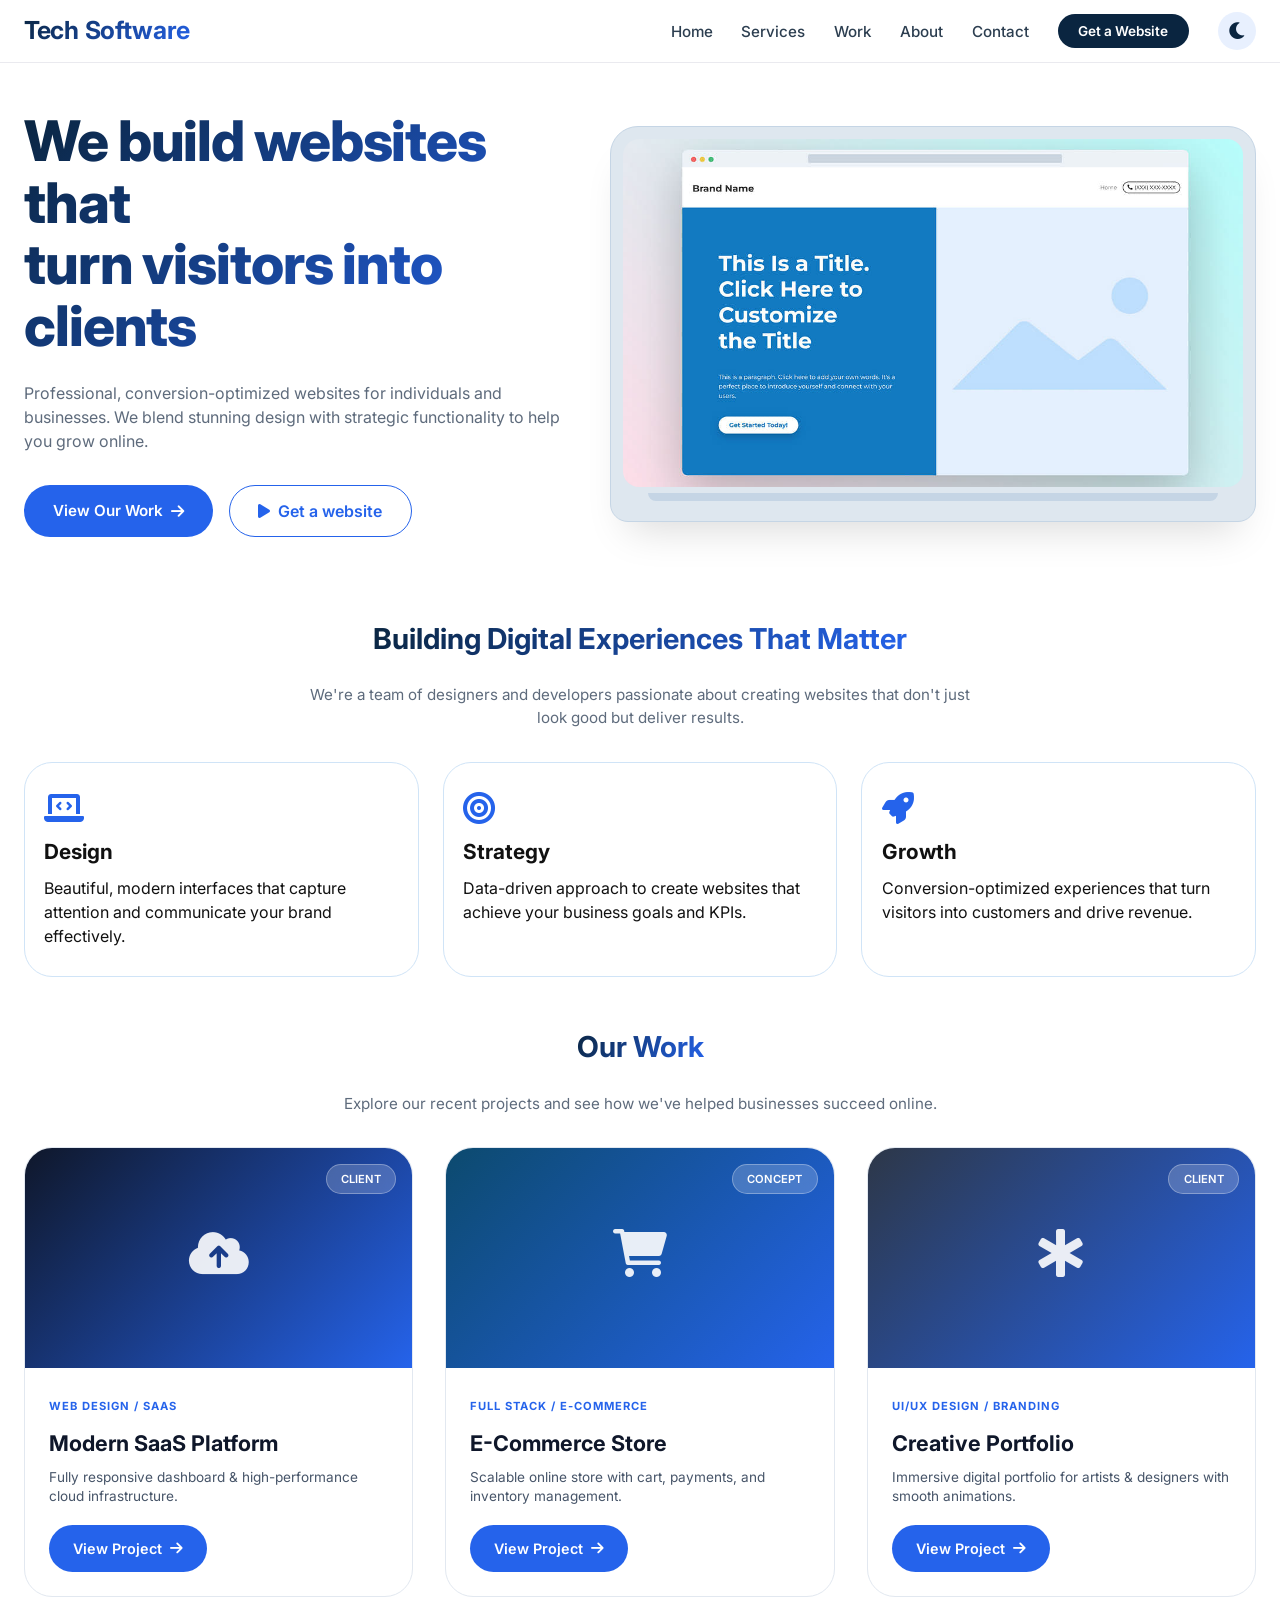
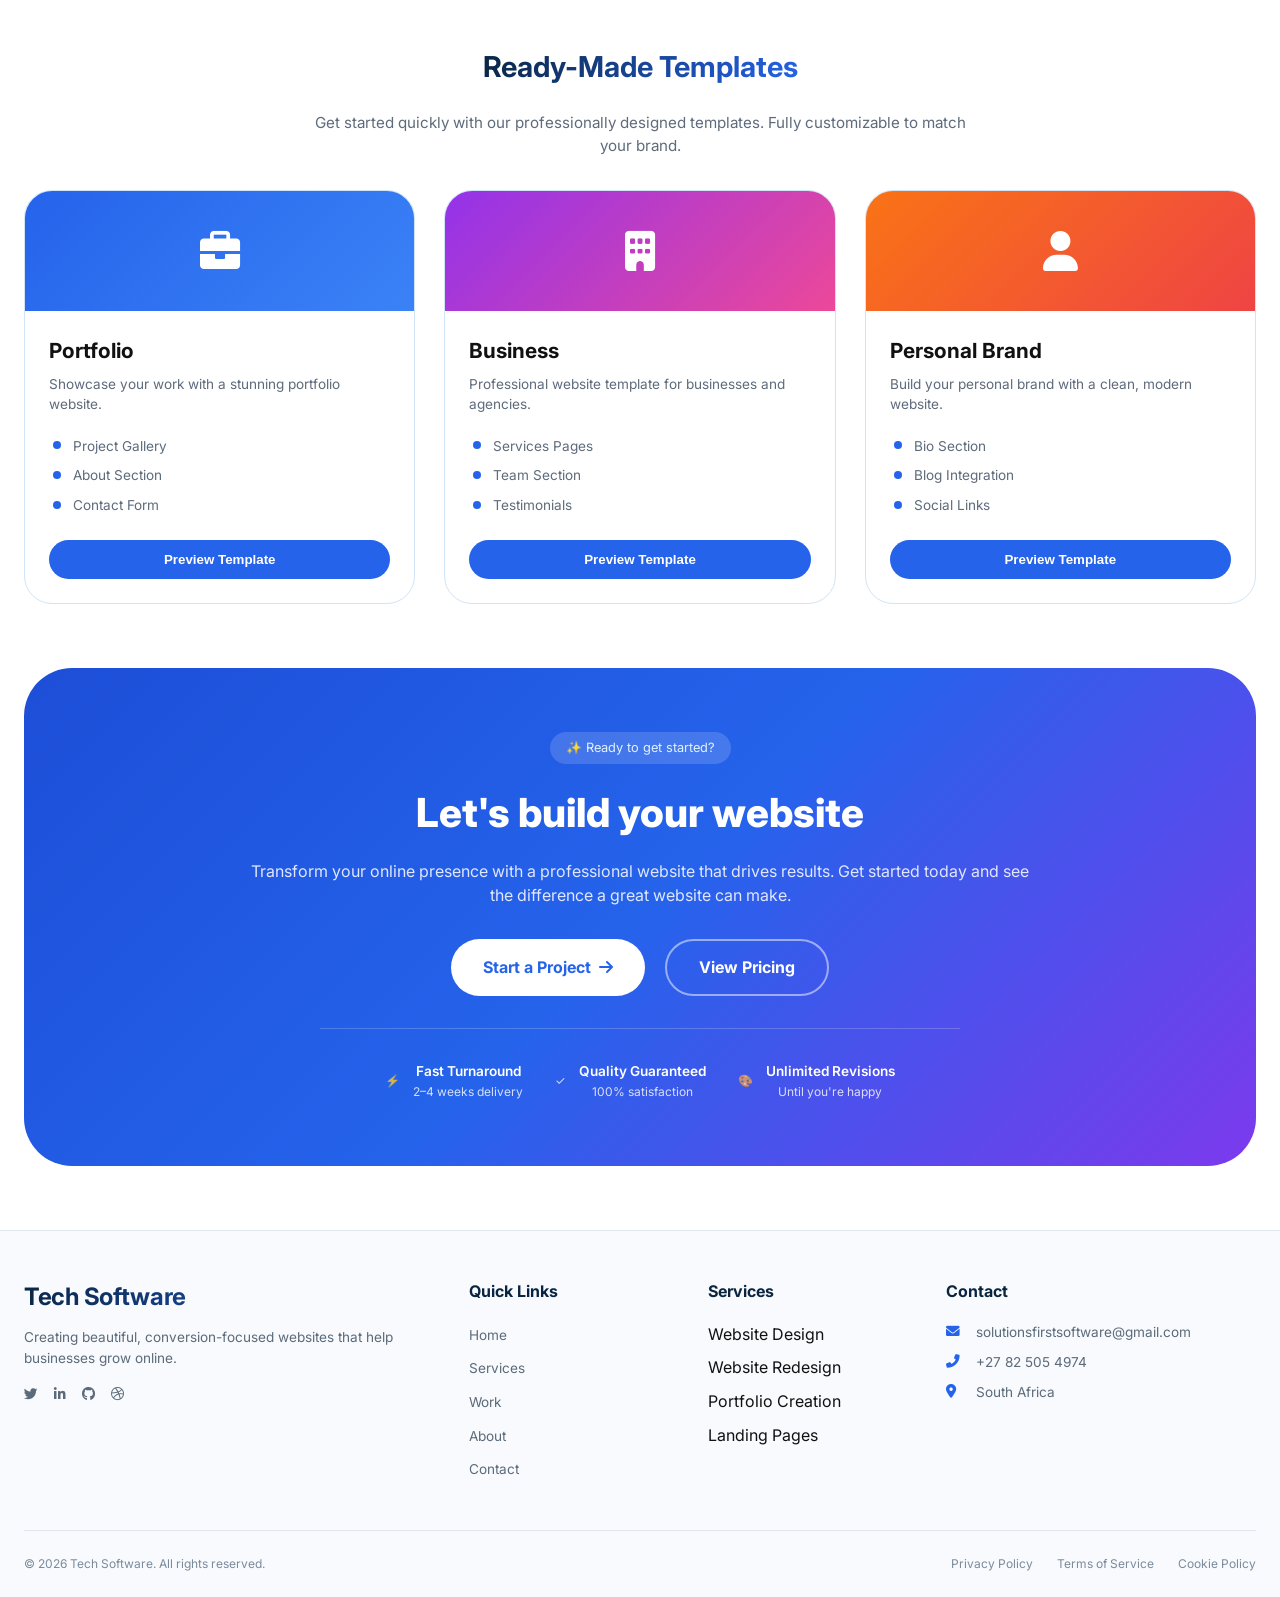
==== commit 0dfe6cef: "Initial Commit" ====
--- a/index.html
+++ b/index.html
@@ -14,9 +14,7 @@
 <nav class="navbar">
     <div class="nav-container">
         <div class="logo">Tech Software</div>
-        <button class="hamburger" id="hamburgerBtn" aria-label="Menu">
-            <i class="fas fa-bars"></i>
-        </button>
+        <button class="hamburger" id="hamburgerBtn" aria-label="Menu"><i class="fas fa-bars"></i></button>
         <ul class="nav-links" id="navLinks">
             <li><a href="index.html" class="nav-link">Home</a></li>
             <li><a href="services.html" class="nav-link">Services</a></li>
@@ -24,7 +22,7 @@
             <li><a href="aboutus.html" class="nav-link">About</a></li>
             <li><a href="contactus.html" class="nav-link">Contact</a></li>
             <li><a href="pricing.html" class="btn-nav">Get a Website</a></li>
-            <li><button class="theme-toggle" id="darkModeToggle" aria-label="Dark mode"><i class="fas fa-moon"></i></button></li>
+            <li><button class="theme-toggle" id="darkModeToggle"><i class="fas fa-moon"></i></button></li>
         </ul>
     </div>
     <div id="menuOverlay" class="menu-overlay"></div>
@@ -32,9 +30,10 @@
 
 <main>
     <div class="container">
+        <!-- Hero Section -->
         <div class="hero">
             <div class="hero-content">
-                <h1>We build websites that turn visitors into clients</h1>
+                <h1>We build websites that <span class="highlight">turn visitors into clients</span></h1>
                 <p>Professional, conversion-optimized websites for individuals and businesses. We blend stunning design with strategic functionality to help you grow online.</p>
                 <div class="hero-buttons">
                     <a href="work.html" class="btn-primary">View Our Work <i class="fas fa-arrow-right"></i></a>
@@ -44,11 +43,8 @@
             <div class="laptop-mockup">
                 <div class="laptop-frame">
                     <div class="laptop-screen">
-                        <div class="website-preview">
-                            <div class="preview-circle"></div>
-                            <div class="preview-bar"></div>
-                            <div class="preview-lines"></div>
-                            <div class="preview-lines" style="width: 50%;"></div>
+                        <div class="media-container">
+                            <img src="images/zarla-blank-website-template-2-2293x1379-20250609.jpg" alt="Website Preview">
                         </div>
                     </div>
                     <div class="keyboard-base"></div>
@@ -56,67 +52,102 @@
             </div>
         </div>
 
+        <!-- Features -->
         <div class="section-header"><h2>Building Digital Experiences That Matter</h2></div>
-        <p class="section-subhead">We're a team of designers and developers passionate about creating websites that don't just look good but deliver results. Every project is built with your success in mind.</p>
+        <p class="section-subhead">We're a team of designers and developers passionate about creating websites that don't just look good but deliver results.</p>
         <div class="three-col-grid">
             <div class="feature-card"><i class="fas fa-laptop-code feature-icon"></i><h3>Design</h3><p>Beautiful, modern interfaces that capture attention and communicate your brand effectively.</p></div>
             <div class="feature-card"><i class="fas fa-bullseye feature-icon"></i><h3>Strategy</h3><p>Data-driven approach to create websites that achieve your business goals and KPIs.</p></div>
             <div class="feature-card"><i class="fas fa-rocket feature-icon"></i><h3>Growth</h3><p>Conversion-optimized experiences that turn visitors into customers and drive revenue.</p></div>
-
         </div>
 
+        <!-- Our Work -->
         <div class="section-header"><h2>Our Work</h2></div>
         <p class="section-subhead">Explore our recent projects and see how we've helped businesses succeed online.</p>
         <div class="work-grid">
-            <div class="work-item"><div class="work-img"><span>✦</span></div><div class="work-info"><span class="work-category">Web Design</span><h4>Modern SaaS Platform</h4><a href="#" class="view-project-link">View Project → <i class="fas fa-arrow-right"></i></a></div></div>
-            <div class="work-item"><div class="work-img"><span>◆</span></div><div class="work-info"><span class="work-category">Full Stack</span><h4>E-Commerce Store</h4><a href="#" class="view-project-link">View Project → <i class="fas fa-arrow-right"></i></a></div></div>
-            <div class="work-item"><div class="work-img"><span>●</span></div><div class="work-info"><span class="work-category">UI/UX Design</span><h4>Creative Portfolio</h4><a href="#" class="view-project-link">View Project → <i class="fas fa-arrow-right"></i></a></div></div>
+            <div class="work-item"><div class="client-badge-right">Client</div><div class="work-img"><div class="concept-icon"><i class="fas fa-cloud-upload-alt"></i></div></div><div class="work-info"><span class="work-category">Web Design / SaaS</span><h4>Modern SaaS Platform</h4><p class="work-description">Fully responsive dashboard & high-performance cloud infrastructure.</p><a href="#" class="view-project-link">View Project <i class="fas fa-arrow-right"></i></a></div></div>
+            <div class="work-item"><div class="client-badge-right">Concept</div><div class="work-img"><div class="concept-icon"><i class="fas fa-shopping-cart"></i></div></div><div class="work-info"><span class="work-category">Full Stack / E‑commerce</span><h4>E-Commerce Store</h4><p class="work-description">Scalable online store with cart, payments, and inventory management.</p><a href="#" class="view-project-link">View Project <i class="fas fa-arrow-right"></i></a></div></div>
+            <div class="work-item"><div class="client-badge-right">Client</div><div class="work-img"><div class="concept-icon"><i class="fas fa-star-of-life"></i></div></div><div class="work-info"><span class="work-category">UI/UX Design / Branding</span><h4>Creative Portfolio</h4><p class="work-description">Immersive digital portfolio for artists & designers with smooth animations.</p><a href="#" class="view-project-link">View Project <i class="fas fa-arrow-right"></i></a></div></div>
         </div>
 
+        <!-- Ready-Made Templates -->
         <div class="section-header"><h2>Ready-Made Templates</h2></div>
         <p class="section-subhead">Get started quickly with our professionally designed templates. Fully customizable to match your brand.</p>
         <div class="template-grid">
-            <div class="template-card"><i class="fas fa-palette"></i><h3>Portfolio</h3><p>Showcase your work with a stunning portfolio website.</p><ul class="template-features"><li>✓ Project Gallery</li><li>✓ About Section</li><li>✓ Contact Form</li></ul><div class="template-buttons"><button class="btn-demo demo-btn">Preview Template →</button><a href="pricing.html" class="btn-pricing pricing-btn">Get a Website</a></div></div>
-            <div class="template-card"><i class="fas fa-building"></i><h3>Business</h3><p>Professional website for businesses and agencies.</p><ul class="template-features"><li>✓ Services Pages</li><li>✓ Team Section</li><li>✓ Testimonials</li></ul><div class="template-buttons"><button class="btn-demo demo-btn">Preview Template →</button><a href="pricing.html" class="btn-pricing pricing-btn">Get a Website</a></div></div>
-            <div class="template-card"><i class="fas fa-user-tie"></i><h3>Personal Brand</h3><p>Build your personal brand with a clean modern website.</p><ul class="template-features"><li>✓ Bio Section</li><li>✓ Blog Integration</li><li>✓ Social Links</li></ul><div class="template-buttons"><button class="btn-demo demo-btn">Preview Template →</button><a href="pricing.html" class="btn-pricing pricing-btn">Get a Website</a></div></div>
+            <div class="template-card"><div class="template-top gradient-blue"><i class="fas fa-briefcase"></i></div><div class="template-body"><h3>Portfolio</h3><p>Showcase your work with a stunning portfolio website.</p><ul class="template-features"><li>Project Gallery</li><li>About Section</li><li>Contact Form</li></ul><button class="btn-template preview-btn">Preview Template</button></div></div>
+            <div class="template-card"><div class="template-top gradient-purple"><i class="fas fa-building"></i></div><div class="template-body"><h3>Business</h3><p>Professional website template for businesses and agencies.</p><ul class="template-features"><li>Services Pages</li><li>Team Section</li><li>Testimonials</li></ul><button class="btn-template preview-btn">Preview Template</button></div></div>
+            <div class="template-card"><div class="template-top gradient-orange"><i class="fas fa-user"></i></div><div class="template-body"><h3>Personal Brand</h3><p>Build your personal brand with a clean, modern website.</p><ul class="template-features"><li>Bio Section</li><li>Blog Integration</li><li>Social Links</li></ul><button class="btn-template preview-btn">Preview Template</button></div></div>
         </div>
 
-        <div class="section-header"><h2>Our Services</h2></div>
-        <p class="section-subhead">From concept to launch, we offer comprehensive web design and development services.</p>
-        <div class="service-list">
-            <div class="service-card"><i class="fas fa-code"></i><h3>Website Design</h3><p>Custom website design tailored to your brand.</p><div class="service-tags"><span>Custom Design</span><span>Responsive</span></div></div>
-            <div class="service-card"><i class="fas fa-pen-ruler"></i><h3>Website Redesign</h3><p>Modernize your existing website.</p><div class="service-tags"><span>Modern UI</span><span>SEO</span></div></div>
-            <div class="service-card"><i class="fas fa-user-tie"></i><h3>Portfolio Creation</h3><p>Showcase your work professionally.</p><div class="service-tags"><span>Case Studies</span><span>Easy Updates</span></div></div>
-        </div>
-
+        <!-- CTA Section -->
         <div class="cta-section">
-            <h2>Ready to get started?</h2>
-            <p>Let's build your website · Transform your online presence</p>
-            <button id="consultBtn" class="cta-button">Book a free consultation →</button>
-            <div style="display: flex; justify-content: center; gap: 1.2rem; margin-top: 1.2rem; flex-wrap: wrap;">
-                <span>⚡ Fast Turnaround · 2-4 weeks delivery</span>
-                <span>✓ Quality Guaranteed · 100% satisfaction</span>
-                <span>🎨 Unlimited Revisions · Until you're happy</span>
+            <div class="cta-container">
+                <span class="cta-badge">✨ Ready to get started?</span>
+                <h2>Let's build your website</h2>
+                <p>Transform your online presence with a professional website that drives results. Get started today and see the difference a great website can make.</p>
+                <div class="cta-buttons">
+                    <a href="#" class="cta-btn-primary">Start a Project <i class="fas fa-arrow-right"></i></a>
+                    <a href="#" class="cta-btn-outline">View Pricing</a>
+                </div>
+                <div class="cta-divider"></div>
+                <div class="cta-features">
+                    <div class="feature-item"><span>⚡</span><div><strong>Fast Turnaround</strong><br><span>2–4 weeks delivery</span></div></div>
+                    <div class="feature-item"><span>✓</span><div><strong>Quality Guaranteed</strong><br><span>100% satisfaction</span></div></div>
+                    <div class="feature-item"><span>🎨</span><div><strong>Unlimited Revisions</strong><br><span>Until you're happy</span></div></div>
+                </div>
             </div>
         </div>
     </div>
 </main>
 
-<footer>
-    <div class="footer-grid">
-        <div class="footer-col"><h4>Tech Software</h4><p>"Code that converts, design that inspires."</p></div>
-        <div class="footer-col"><h4>Quick Links</h4><ul><li><a href="#">Home</a></li><li><a href="#">Services</a></li><li><a href="#">Work</a></li><li><a href="#">About</a></li><li><a href="#">Contact</a></li></ul></div>
-        <div class="footer-col"><h4>Services</h4><ul><li>Custom Dev</li><li>Mobile Apps</li><li>Web Dev</li></ul></div>
-        <div class="footer-col"><h4>Contact</h4><p>solutionsfirstsoftware@gmail.comS</p><p>+27 82 505 4974</p><p>South Africa</p></div>
+<footer class="footer">
+    <div class="footer-container">
+        <div class="footer-grid">
+            <div class="footer-col footer-brand"><div class="logo" style="font-size: 1.5rem;">Tech Software</div><p>Creating beautiful, conversion-focused websites that help businesses grow online.</p><div class="footer-icon-list"><a href="#"><i class="fab fa-twitter"></i></a><a href="#"><i class="fab fa-linkedin-in"></i></a><a href="#"><i class="fab fa-github"></i></a><a href="#"><i class="fab fa-dribbble"></i></a></div></div>
+            <div class="footer-col"><h4>Quick Links</h4><ul><li><a href="index.html">Home</a></li><li><a href="services.html">Services</a></li><li><a href="work.html">Work</a></li><li><a href="aboutus.html">About</a></li><li><a href="contactus.html">Contact</a></li></ul></div>
+            <div class="footer-col"><h4>Services</h4><ul><li>Website Design</li><li>Website Redesign</li><li>Portfolio Creation</li><li>Landing Pages</li></ul></div>
+            <div class="footer-col footer-contact"><h4>Contact</h4><p><i class="fas fa-envelope"></i>solutionsfirstsoftware@gmail.com</p><p><i class="fas fa-phone-alt"></i>+27 82 505 4974</p><p><i class="fas fa-map-marker-alt"></i>South Africa</p></div>
+        </div>
+        <div class="footer-bottom"><div>© 2026 Tech Software. All rights reserved.</div><div class="footer-legal"><a href="#">Privacy Policy</a><a href="#">Terms of Service</a><a href="#">Cookie Policy</a></div></div>
     </div>
-    <hr>
-    <div class="footer-bottom"><span>&copy; 2026 Tech Software. All rights reserved.</span><span>Privacy Policy</span><span>Terms of Service</span></div>
 </footer>
 
-
-/* left the css below as a backup in case of any issues with the external style.css file. It is also included in the external style.css file for better organization */
+<script>
+    (function() {
+        // Hamburger Menu
+        const hamburgerBtn = document.getElementById('hamburgerBtn');
+        const navLinks = document.getElementById('navLinks');
+        const overlay = document.getElementById('menuOverlay');
+        function closeMenu() { navLinks?.classList.remove('active'); overlay?.classList.remove('active'); document.body.classList.remove('menu-open'); if(hamburgerBtn) hamburgerBtn.innerHTML = '<i class="fas fa-bars"></i>'; }
+        function openMenu() { navLinks?.classList.add('active'); overlay?.classList.add('active'); document.body.classList.add('menu-open'); if(hamburgerBtn) hamburgerBtn.innerHTML = '<i class="fas fa-times"></i>'; }
+        if(hamburgerBtn) hamburgerBtn.addEventListener('click', () => navLinks?.classList.contains('active') ? closeMenu() : openMenu());
+        if(overlay) overlay.addEventListener('click', closeMenu);
+        document.querySelectorAll('.nav-link, .btn-nav').forEach(link => link.addEventListener('click', closeMenu));
+        
+        // Dark Mode Toggle
+        const toggleDark = document.getElementById('darkModeToggle');
+        if(toggleDark) {
+            const saved = localStorage.getItem('techThemeFinal');
+            if(saved === 'dark') { document.body.classList.add('dark-mode'); toggleDark.innerHTML = '<i class="fas fa-sun"></i>'; }
+            toggleDark.addEventListener('click', () => {
+                document.body.classList.toggle('dark-mode');
+                const isDark = document.body.classList.contains('dark-mode');
+                toggleDark.innerHTML = isDark ? '<i class="fas fa-sun"></i>' : '<i class="fas fa-moon"></i>';
+                localStorage.setItem('techThemeFinal', isDark ? 'dark' : 'light');
+            });
+        }
+        
+        // Alert for all interactive buttons
+        document.querySelectorAll('.preview-btn, .view-project-link, .cta-btn-primary, .hero-buttons .btn-primary, .hero-buttons .btn-outline, .cta-btn-outline, .btn-template').forEach(btn => {
+            btn.addEventListener('click', (e) => { 
+                e.preventDefault(); 
+                alert('✨ Let\'s bring your vision to life! Get in touch for a free consultation.'); 
+            });
+        });
+    })();
+</script>
+
 <style>
-        /* RESET & GLOBAL */
         * {
             margin: 0;
             padding: 0;
@@ -127,7 +158,7 @@
             font-family: 'Inter', sans-serif;
             background: #FFFFFF;
             color: #111111;
-            line-height: 1.4;
+            line-height: 1.5;
             scroll-behavior: smooth;
             transition: background-color 0.25s ease, color 0.25s ease;
         }
@@ -135,7 +166,7 @@
         /* DARK MODE */
         body.dark-mode {
             background: #0A1525;
-            color: #B2F0F0;
+            color: #E2E8F0;
         }
 
         body.dark-mode .navbar {
@@ -187,28 +218,6 @@
         body.dark-mode .btn-outline:hover {
             background: rgba(79, 209, 197, 0.1);
         }
-        body.dark-mode .laptop-frame {
-            background: #1A2A40;
-            border-color: #2A4A6A;
-        }
-        body.dark-mode .preview-circle {
-            background: #4FD1C5;
-        }
-        body.dark-mode .preview-bar {
-            background: #4A7A9A;
-        }
-        body.dark-mode .preview-lines {
-            background: #3A6A8A;
-        }
-        body.dark-mode .section-header h2 {
-            background: linear-gradient(120deg, #7DD3E8, #4FD1C5);
-            -webkit-background-clip: text;
-            background-clip: text;
-            color: transparent;
-        }
-        body.dark-mode .section-subhead {
-            color: #B2F0F0;
-        }
         body.dark-mode .feature-card {
             background: #1A2A40;
             border-color: #2A4A6A;
@@ -229,8 +238,21 @@
         body.dark-mode .work-info h4 {
             color: #B2F0F0;
         }
+        body.dark-mode .work-description {
+            color: #B2F0F0;
+        }
         body.dark-mode .view-project-link {
-            color: #4FD1C5;
+            background: #2563eb;
+            color: white;
+        }
+        body.dark-mode .view-project-link:hover {
+            background: #3b82f6;
+        }
+        body.dark-mode .client-badge-right {
+            background: rgba(59, 130, 246, 0.2);
+            backdrop-filter: blur(4px);
+            color: #7DD3E8;
+            border-color: rgba(79, 209, 197, 0.3);
         }
         body.dark-mode .template-card {
             background: #1A2A40;
@@ -245,57 +267,28 @@
         body.dark-mode .template-features li {
             color: #B2F0F0;
         }
-        body.dark-mode .btn-demo {
-            background: #2A4A6A;
-            color: #4FD1C5;
-        }
-        body.dark-mode .btn-demo:hover {
-            background: #3A6A8A;
-        }
-        body.dark-mode .btn-pricing {
-            background: #1A6BA0;
-            color: white;
-        }
-        body.dark-mode .service-card {
-            background: #1A2A40;
-            border-color: #2A4A6A;
-        }
-        body.dark-mode .service-card p {
-            color: #B2F0F0;
-        }
-        body.dark-mode .service-card i {
-            color: #4FD1C5;
-        }
-        body.dark-mode .service-tags span {
-            background: #2A4A6A;
-            color: #4FD1C5;
+        body.dark-mode .template-features li::before {
+            background: #4FD1C5;
+        }
+        body.dark-mode .btn-template {
+            background: #2563eb;
+            color: white;
+        }
+        body.dark-mode .btn-template:hover {
+            background: #3b82f6;
         }
         body.dark-mode .cta-section {
             background: linear-gradient(135deg, #1A2A40, #1A3A50);
-            border-color: #2A5A7A;
-        }
-        body.dark-mode .cta-section h2 {
-            color: #B2F0F0;
-        }
-        body.dark-mode .cta-section p {
-            color: #B2F0F0;
-        }
-        body.dark-mode .cta-button {
-            background: #1A6BA0;
-        }
-        body.dark-mode .cta-button:hover {
-            background: #2A8AC0;
-        }
-        body.dark-mode footer {
+        }
+        body.dark-mode .footer {
             background: #0A1525;
             border-top-color: #1A3A50;
         }
         body.dark-mode .footer-col h4 {
             color: #7DD3E8;
         }
-        body.dark-mode .footer-col li, body.dark-mode .footer-col p {
-            color: #B2F0F0;
-        }
+        body.dark-mode .footer-col p, 
+        body.dark-mode .footer-col li,
         body.dark-mode .footer-col a {
             color: #B2F0F0;
         }
@@ -303,10 +296,11 @@
             color: #4FD1C5;
         }
         body.dark-mode .footer-bottom {
-            color: #B2F0F0;
-        }
-        body.dark-mode hr {
-            background: #2A4A6A;
+            border-top-color: #1A3A50;
+            color: #8BA0B0;
+        }
+        body.dark-mode .footer-legal a {
+            color: #8BA0B0;
         }
 
         .container {
@@ -315,7 +309,7 @@
             padding: 0 24px;
         }
 
-        /* ===== NAVBAR WITH HAMBURGER ===== */
+        /* NAVBAR */
         .navbar {
             position: sticky;
             top: 0;
@@ -339,7 +333,7 @@
             font-size: 1.55rem;
             font-weight: 700;
             letter-spacing: -0.3px;
-            background: linear-gradient(135deg, #0A2540, #1A6BA0);
+            background: linear-gradient(135deg, #0A2540, #2563eb);
             -webkit-background-clip: text;
             background-clip: text;
             color: transparent;
@@ -375,7 +369,7 @@
             font-size: 0.95rem;
             white-space: nowrap;
         }
-        .nav-link:hover { color: #1A6BA0; }
+        .nav-link:hover { color: #2563eb; }
         .btn-nav {
             background: #0A2540;
             padding: 0.45rem 1.3rem;
@@ -392,7 +386,7 @@
         }
         .btn-nav:hover {
             transform: translateY(-2px);
-            background: #1A6BA0;
+            background: #2563eb;
         }
         .theme-toggle {
             background: #E8F0FE;
@@ -413,9 +407,7 @@
         }
 
         @media (max-width: 840px) {
-            .hamburger {
-                display: block;
-            }
+            .hamburger { display: block; }
             .nav-links {
                 position: fixed;
                 top: 0;
@@ -439,24 +431,10 @@
                 background: rgba(10, 21, 37, 0.98);
                 border-right-color: #1A3A50;
             }
-            .nav-links.active {
-                left: 0;
-            }
-            .nav-link {
-                font-size: 1.1rem;
-                white-space: normal;
-                width: 100%;
-                padding: 0.5rem 0;
-            }
-            .btn-nav {
-                width: 100%;
-                text-align: center;
-                margin-top: 0.5rem;
-            }
-            .theme-toggle {
-                margin-top: 0.5rem;
-                align-self: flex-start;
-            }
+            .nav-links.active { left: 0; }
+            .nav-link { font-size: 1.1rem; white-space: normal; width: 100%; padding: 0.5rem 0; }
+            .btn-nav { width: 100%; text-align: center; margin-top: 0.5rem; }
+            .theme-toggle { margin-top: 0.5rem; align-self: flex-start; }
             .menu-overlay {
                 position: fixed;
                 top: 0;
@@ -470,56 +448,89 @@
                 visibility: hidden;
                 transition: 0.2s;
             }
-            .menu-overlay.active {
-                opacity: 1;
-                visibility: visible;
-            }
-            body.menu-open {
-                overflow: hidden;
-            }
+            .menu-overlay.active { opacity: 1; visibility: visible; }
+            body.menu-open { overflow: hidden; }
         }
 
         /* HERO SECTION */
         .hero {
-            display: flex;
-            flex-wrap: wrap;
-            align-items: center;
-            justify-content: space-between;
-            gap: 2rem;
-            margin: 2rem 0 4rem;
+            display: grid;
+            grid-template-columns: 1fr 1.2fr;
+            align-items: center;
+            gap: 3rem;
+            margin: 3rem 0 5rem;
+            animation: fadeInUp 0.8s ease-out;
+        }
+        @keyframes fadeInUp {
+            from { opacity: 0; transform: translateY(30px); }
+            to { opacity: 1; transform: translateY(0); }
         }
         .hero-content {
-            flex: 1;
-            min-width: 260px;
+            min-width: 280px;
         }
         .hero-content h1 {
-            font-size: 2.3rem;
+            font-size: 3.5rem;
             font-weight: 800;
-            line-height: 1.2;
+            line-height: 1.1;
             letter-spacing: -0.02em;
-            background: linear-gradient(135deg, #0A2540, #1A6BA0);
+            background: linear-gradient(135deg, #0A2540, #2563eb);
             -webkit-background-clip: text;
             background-clip: text;
             color: transparent;
-            margin-bottom: 1rem;
+            margin-bottom: 1.5rem;
+        }
+        .highlight {
+            display: block;
         }
         .hero-content p {
             font-size: 1rem;
             color: #5E6B7C;
-            margin-bottom: 1.8rem;
-        }
-        .hero-buttons {
-            display: flex;
-            gap: 1rem;
-            flex-wrap: wrap;
-        }
+            margin-bottom: 2rem;
+            line-height: 1.5;
+        }
+        .laptop-mockup {
+            max-width: 100%;
+        }
+        .laptop-frame {
+            background: #DEE7EF;
+            border-radius: 28px 28px 18px 18px;
+            padding: 12px 12px 20px 12px;
+            box-shadow: 0 25px 40px -18px rgba(0,0,0,0.15);
+            border: 1px solid #C5D5E5;
+        }
+        .laptop-screen {
+            background: #FFFFFF;
+            border-radius: 16px;
+            overflow: hidden;
+            aspect-ratio: 16 / 9;
+        }
+        .media-container {
+            width: 100%;
+            height: 100%;
+        }
+        .media-container img {
+            width: 100%;
+            height: 100%;
+            object-fit: cover;
+        }
+        .keyboard-base {
+            height: 8px;
+            background: #C5D5E5;
+            margin-top: 6px;
+            border-radius: 0 0 18px 18px;
+            width: 92%;
+            margin-left: auto;
+            margin-right: auto;
+        }
+
+        .hero-buttons { display: flex; gap: 1rem; flex-wrap: wrap; }
         .btn-primary {
-            background: #0A2540;
+            background: #2563eb;
             border: none;
-            padding: 0.7rem 1.5rem;
+            padding: 0.8rem 1.8rem;
             border-radius: 200px;
             font-weight: 600;
-            font-size: 0.9rem;
+            font-size: 0.95rem;
             cursor: pointer;
             color: white;
             transition: 0.2s;
@@ -528,15 +539,12 @@
             gap: 0.5rem;
             text-decoration: none;
         }
-        .btn-primary:hover {
-            background: #1A6BA0;
-            transform: translateY(-2px);
-        }
+        .btn-primary:hover { background: #1d4ed8; transform: translateY(-2px); }
         .btn-outline {
             background: transparent;
-            border: 1px solid #B0C4DE;
-            color: #0A2540;
-            padding: 0.7rem 1.5rem;
+            border: 1px solid #2563eb;
+            color: #2563eb;
+            padding: 0.8rem 1.8rem;
             border-radius: 200px;
             font-weight: 600;
             cursor: pointer;
@@ -546,230 +554,313 @@
             gap: 0.5rem;
             text-decoration: none;
         }
-        .btn-outline:hover {
-            background: #E8F0FE;
-            transform: translateY(-2px);
-        }
-        .laptop-mockup {
-            flex: 1;
-            max-width: 480px;
-            min-width: 260px;
-        }
-        .laptop-frame {
-            background: #DEE7EF;
-            border-radius: 28px 28px 18px 18px;
-            padding: 10px 10px 18px 10px;
-            box-shadow: 0 24px 36px -16px rgba(0,0,0,0.08);
-            border: 1px solid #C5D5E5;
-        }
-        .laptop-screen {
-            background: #FFFFFF;
-            border-radius: 16px;
-            overflow: hidden;
-            aspect-ratio: 16 / 9;
-        }
-        .website-preview {
-            width: 100%;
-            height: 100%;
-            background: linear-gradient(145deg, #E8F0FE, #D4E6F9);
-            display: flex;
-            flex-direction: column;
-            align-items: center;
-            justify-content: center;
-        }
-        .preview-circle { width: 40px; height: 40px; background: #1A6BA0; border-radius: 50%; margin: 8px; }
-        .preview-bar { width: 60%; height: 8px; background: #9BB8D4; border-radius: 20px; margin: 5px 0; }
-        .preview-lines { width: 50%; height: 6px; background: #7FA1C3; border-radius: 8px; margin: 5px 0; }
-        .keyboard-base { height: 8px; background: #C5D5E5; margin-top: 6px; border-radius: 0 0 18px 18px; width: 90%; margin-left: auto; margin-right: auto; }
+        .btn-outline:hover { background: #eff6ff; transform: translateY(-2px); }
 
         .section-header { text-align: center; margin: 3rem 0 1.5rem; }
-        .section-header h2 { font-size: 1.8rem; font-weight: 700; background: linear-gradient(120deg, #0A2540, #1A6BA0); -webkit-background-clip: text; background-clip: text; color: transparent; display: inline-block; }
+        .section-header h2 { font-size: 1.8rem; font-weight: 700; background: linear-gradient(120deg, #0A2540, #2563eb); -webkit-background-clip: text; background-clip: text; color: transparent; display: inline-block; }
         .section-subhead { text-align: center; color: #5E6B7C; max-width: 680px; margin: 0 auto 2rem; font-size: 0.95rem; }
-        
-        /* ===== 3-COLUMN GRID - RESPONSIVE ON ALL SCREENS ===== */
-        /* Base: always 3 columns on desktop and larger screens */
+
         .three-col-grid {
             display: grid;
             gap: 1.5rem;
             margin: 2rem 0 3rem;
             grid-template-columns: repeat(3, 1fr);
         }
-        
+        .feature-card {
+            background: #FFFFFF;
+            border-radius: 28px;
+            padding: 1.8rem 1.2rem;
+            border: 1px solid #D0E4F7;
+            transition: 0.25s ease;
+        }
+        .feature-card:hover { transform: translateY(-4px); border-color: #2563eb; }
+        .feature-icon { font-size: 2rem; color: #2563eb; margin-bottom: 0.8rem; }
+        .feature-card h3 { font-size: 1.3rem; margin-bottom: 0.5rem; }
+
+        /* WORK GRID */
         .work-grid {
             display: grid;
-            gap: 1.8rem;
-            margin: 2rem 0;
             grid-template-columns: repeat(3, 1fr);
-        }
-        
+            gap: 2rem;
+            margin: 2rem 0 3rem;
+        }
+        .work-item {
+            background: #FFFFFF;
+            border-radius: 28px;
+            overflow: hidden;
+            border: 1px solid #E2E8F0;
+            transition: all 0.3s ease;
+            position: relative;
+        }
+        .work-item:hover { transform: translateY(-6px); box-shadow: 0 20px 30px -12px rgba(0,0,0,0.1); }
+        .work-img {
+            height: 220px;
+            display: flex;
+            flex-direction: column;
+            align-items: center;
+            justify-content: center;
+            position: relative;
+        }
+        .work-item:nth-child(1) .work-img { background: linear-gradient(135deg, #0F172A, #2563eb); }
+        .work-item:nth-child(2) .work-img { background: linear-gradient(135deg, #0C4A6E, #2563eb); }
+        .work-item:nth-child(3) .work-img { background: linear-gradient(135deg, #2D3748, #2563eb); }
+        .concept-icon { font-size: 3rem; color: rgba(255,255,255,0.9); margin-bottom: 0.5rem; }
+        .client-badge-right {
+            position: absolute;
+            top: 16px;
+            right: 16px;
+            background: rgba(255, 255, 255, 0.2);
+            backdrop-filter: blur(8px);
+            padding: 0.35rem 0.9rem;
+            border-radius: 40px;
+            font-size: 0.7rem;
+            font-weight: 600;
+            color: white;
+            border: 1px solid rgba(255,255,255,0.3);
+            text-transform: uppercase;
+            z-index: 2;
+        }
+        .work-info { padding: 1.5rem; }
+        .work-category { font-size: 0.7rem; text-transform: uppercase; letter-spacing: 1px; color: #2563eb; font-weight: 700; margin-bottom: 0.5rem; display: inline-block; }
+        .work-info h4 { font-size: 1.35rem; font-weight: 700; margin: 0.25rem 0 0.5rem; color: #0F172A; }
+        .work-description { font-size: 0.85rem; color: #475569; margin-bottom: 1.2rem; line-height: 1.4; }
+        .view-project-link {
+            display: inline-flex;
+            align-items: center;
+            gap: 0.5rem;
+            background: #2563eb;
+            color: white;
+            font-weight: 600;
+            font-size: 0.9rem;
+            padding: 0.8rem 1.5rem;
+            text-decoration: none;
+            transition: all 0.25s ease;
+            border-radius: 40px;
+            cursor: pointer;
+        }
+        .view-project-link:hover {
+            background: #1d4ed8;
+            transform: translateX(5px);
+        }
+
+        /* TEMPLATE GRID */
         .template-grid {
             display: grid;
             gap: 1.8rem;
             margin: 2rem 0;
             grid-template-columns: repeat(3, 1fr);
         }
-        
-        .service-list {
+        .template-card {
+            background: #FFFFFF;
+            border-radius: 28px;
+            border: 1px solid #D0E4F7;
+            transition: 0.3s;
+            overflow: hidden;
+        }
+        .template-card:hover { transform: translateY(-6px); box-shadow: 0 20px 30px -12px rgba(0,0,0,0.1); }
+        .template-top {
+            height: 120px;
+            display: flex;
+            align-items: center;
+            justify-content: center;
+        }
+        .gradient-blue { background: linear-gradient(135deg, #2563eb, #3b82f6); }
+        .gradient-purple { background: linear-gradient(135deg, #9333ea, #ec4899); }
+        .gradient-orange { background: linear-gradient(135deg, #f97316, #ef4444); }
+        .template-top i { font-size: 2.5rem; color: white; }
+        .template-body { padding: 1.5rem; }
+        .template-body h3 { margin-bottom: 0.5rem; font-size: 1.3rem; }
+        .template-body p { font-size: 0.85rem; color: #5E6B7C; margin-bottom: 1rem; }
+        .template-features {
+            list-style: none;
+            margin: 0.8rem 0 1.2rem;
+        }
+        .template-features li {
+            font-size: 0.85rem;
+            padding: 0.3rem 0;
+            color: #5E6B7C;
+            padding-left: 24px;
+            position: relative;
+        }
+        .template-features li::before {
+            content: "";
+            position: absolute;
+            left: 4px;
+            top: 10px;
+            width: 8px;
+            height: 8px;
+            background: #2563eb;
+            border-radius: 50%;
+        }
+        .btn-template {
+            width: 100%;
+            background: #2563eb;
+            color: white;
+            border: none;
+            padding: 12px;
+            font-weight: 600;
+            cursor: pointer;
+            transition: 0.2s;
+            border-radius: 40px;
+        }
+        .btn-template:hover { background: #1d4ed8; transform: translateY(-2px); }
+
+        /* CTA SECTION */
+        .cta-section {
+            background: linear-gradient(135deg, #1d4ed8, #2563eb, #7c3aed);
+            padding: 4rem 2rem;
+            margin: 4rem 0;
+            border-radius: 48px;
+            text-align: center;
+        }
+        .cta-container {
+            max-width: 800px;
+            margin: auto;
+        }
+        .cta-badge {
+            display: inline-block;
+            background: rgba(255,255,255,0.15);
+            padding: 0.4rem 1rem;
+            border-radius: 999px;
+            font-size: 0.8rem;
+            color: #e0f2fe;
+            margin-bottom: 1.2rem;
+        }
+        .cta-section h2 {
+            font-size: 2.5rem;
+            font-weight: 800;
+            color: white;
+            margin-bottom: 1rem;
+        }
+        .cta-section p {
+            color: #e0e7ff;
+            font-size: 1rem;
+            line-height: 1.5;
+            margin-bottom: 2rem;
+        }
+        .cta-buttons {
+            display: flex;
+            justify-content: center;
+            gap: 1.2rem;
+            flex-wrap: wrap;
+        }
+        .cta-btn-primary {
+            background: white;
+            color: #2563eb;
+            padding: 0.9rem 2rem;
+            border-radius: 40px;
+            font-weight: 700;
+            text-decoration: none;
+            display: inline-flex;
+            align-items: center;
+            gap: 0.5rem;
+            transition: 0.3s ease;
+        }
+        .cta-btn-primary:hover {
+            transform: translateY(-3px);
+            box-shadow: 0 12px 25px rgba(0,0,0,0.2);
+        }
+        .cta-btn-outline {
+            background: transparent;
+            color: white;
+            padding: 0.9rem 2rem;
+            border-radius: 40px;
+            font-weight: 700;
+            border: 2px solid rgba(255,255,255,0.5);
+            text-decoration: none;
+            transition: 0.3s ease;
+        }
+        .cta-btn-outline:hover {
+            background: rgba(255,255,255,0.1);
+        }
+        .cta-divider {
+            height: 1px;
+            background: rgba(255,255,255,0.2);
+            margin: 2rem auto;
+            width: 80%;
+        }
+        .cta-features {
+            display: flex;
+            justify-content: center;
+            gap: 2rem;
+            flex-wrap: wrap;
+        }
+        .feature-item {
+            display: flex;
+            align-items: center;
+            gap: 0.8rem;
+            color: white;
+            font-size: 0.85rem;
+        }
+        .feature-item strong {
+            font-weight: 600;
+        }
+        .feature-item span {
+            font-size: 0.75rem;
+            opacity: 0.8;
+        }
+
+        /* FOOTER */
+        .footer {
+            background: #F8FAFE;
+            border-top: 1px solid #E2E8F0;
+            padding: 3rem 0 1.5rem;
+            margin-top: 2rem;
+        }
+        .footer-container {
+            max-width: 1400px;
+            margin: 0 auto;
+            padding: 0 24px;
+        }
+        .footer-grid {
             display: grid;
-            gap: 1.8rem;
-            margin: 2rem 0;
-            grid-template-columns: repeat(3, 1fr);
-        }
-        
-        /* Responsive adjustments for tablets - switch to 2 columns */
+            grid-template-columns: 2fr 1fr 1fr 1.5fr;
+            gap: 2rem;
+            margin-bottom: 2.5rem;
+        }
+        .footer-col h4 { font-size: 1rem; font-weight: 700; margin-bottom: 1.2rem; color: #0A2540; }
+        .footer-brand p { font-size: 0.85rem; line-height: 1.5; color: #5C6B7A; margin-top: 0.8rem; }
+        .footer-icon-list { display: flex; gap: 1rem; margin-top: 1rem; }
+        .footer-icon-list a { color: #5C6B7A; font-size: 1rem; transition: color 0.2s; }
+        .footer-icon-list a:hover { color: #2563eb; }
+        .footer-col ul { list-style: none; }
+        .footer-col li { margin-bottom: 0.6rem; }
+        .footer-col a { text-decoration: none; color: #5C6B7A; font-size: 0.85rem; transition: color 0.2s; }
+        .footer-col a:hover { color: #2563eb; }
+        .footer-contact p { font-size: 0.85rem; margin-bottom: 0.6rem; color: #5C6B7A; display: flex; align-items: center; gap: 0.6rem; }
+        .footer-contact i { width: 20px; color: #2563eb; }
+        .footer-bottom {
+            border-top: 1px solid #E2E8F0;
+            padding-top: 1.5rem;
+            display: flex;
+            justify-content: space-between;
+            align-items: center;
+            flex-wrap: wrap;
+            gap: 1rem;
+            font-size: 0.75rem;
+            color: #7A8B9C;
+        }
+        .footer-legal { display: flex; gap: 1.5rem; flex-wrap: wrap; }
+        .footer-legal a { text-decoration: none; color: #7A8B9C; transition: color 0.2s; }
+        .footer-legal a:hover { color: #2563eb; }
+
         @media (max-width: 992px) {
-            .three-col-grid,
-            .work-grid,
-            .template-grid,
-            .service-list {
+            .hero { grid-template-columns: 1fr; gap: 2rem; }
+            .three-col-grid, .work-grid, .template-grid {
                 grid-template-columns: repeat(2, 1fr);
             }
-        }
-        
-        /* Mobile devices - switch to 1 column for better readability */
+            .footer-grid { grid-template-columns: repeat(2, 1fr); }
+            .footer-brand { grid-column: span 2; }
+        }
         @media (max-width: 640px) {
-            .three-col-grid,
-            .work-grid,
-            .template-grid,
-            .service-list {
+            .hero-content h1 { font-size: 2.2rem; }
+            .three-col-grid, .work-grid, .template-grid {
                 grid-template-columns: 1fr;
             }
-        }
-        
-        .feature-card { background: #FFFFFF; border-radius: 28px; padding: 1.8rem 1.2rem; border: 1px solid #D0E4F7; transition: 0.25s ease; }
-        .feature-icon { font-size: 2rem; color: #1A6BA0; margin-bottom: 0.8rem; }
-        .feature-card h3 { font-size: 1.3rem; margin-bottom: 0.5rem; }
-        
-        .work-item { background: #FFFFFF; border-radius: 28px; overflow: hidden; border: 1px solid #D0E4F7; transition: all 0.3s ease; cursor: pointer; }
-        .work-item:nth-child(1) .work-img { background: linear-gradient(135deg, #0A2540, #1A6BA0); display: flex; align-items: center; justify-content: center; font-size: 2rem; height: 200px; }
-        .work-item:nth-child(2) .work-img { background: linear-gradient(135deg, #1E4A76, #2E7DA6); display: flex; align-items: center; justify-content: center; font-size: 2rem; height: 200px; }
-        .work-item:nth-child(3) .work-img { background: linear-gradient(135deg, #143856, #2580B0); display: flex; align-items: center; justify-content: center; font-size: 2rem; height: 200px; }
-        .work-img { color: white; transition: transform 0.3s ease; }
-        .work-info { padding: 1.2rem; }
-        .work-category { font-size: 0.7rem; text-transform: uppercase; letter-spacing: 1px; color: #1A6BA0; font-weight: 700; }
-        .work-info h4 { margin: 0.4rem 0 0.6rem; font-size: 1.2rem; }
-        .view-project-link { display: inline-flex; align-items: center; gap: 0.5rem; color: #1A6BA0; font-weight: 600; font-size: 0.85rem; text-decoration: none; transition: gap 0.2s; }
-        
-        .template-card { background: #FFFFFF; border-radius: 28px; padding: 1.5rem; border: 1px solid #D0E4F7; display: flex; flex-direction: column; }
-        .template-card i { font-size: 1.8rem; color: #1A6BA0; margin-bottom: 0.5rem; }
-        .template-card h3 { margin: 0.5rem 0; }
-        .template-features { list-style: none; margin: 0.8rem 0 1rem; }
-        .template-features li { font-size: 0.85rem; padding: 0.2rem 0; color: #5E6B7C; }
-        .template-buttons { display: flex; gap: 0.6rem; margin-top: auto; flex-wrap: wrap; }
-        .btn-demo, .btn-pricing { flex: 1; text-align: center; padding: 0.55rem 0; border-radius: 60px; font-size: 0.75rem; font-weight: 600; cursor: pointer; border: none; transition: 0.2s; text-decoration: none; display: inline-block; }
-        .btn-demo { background: #E8F0FE; color: #1A6BA0; }
-        .btn-pricing { background: #1A6BA0; color: white; }
-        
-        .service-card { background: #FFFFFF; border-radius: 24px; padding: 1.5rem; border: 1px solid #D0E4F7; }
-        .service-card i { color: #1A6BA0; font-size: 1.8rem; margin-bottom: 0.5rem; display: inline-block; }
-        .service-card h3 { margin: 0.5rem 0; }
-        .service-tags { display: flex; flex-wrap: wrap; gap: 0.5rem; margin-top: 1rem; }
-        .service-tags span { background: #E8F0FE; padding: 0.2rem 0.7rem; border-radius: 30px; font-size: 0.65rem; font-weight: 500; color: #1A6BA0; }
-        
-        .cta-section { background: linear-gradient(135deg, #E8F0FE, #D0E4F7); border-radius: 40px; padding: 2rem 1.5rem; text-align: center; margin: 3rem 0; }
-        .cta-section h2 { font-size: 1.8rem; margin-bottom: 0.5rem; }
-        .cta-button { background: #1A6BA0; color: white; border: none; padding: 0.8rem 1.8rem; border-radius: 200px; font-weight: 600; margin-top: 1rem; cursor: pointer; transition: 0.2s; }
-        
-        footer { background: #F5F9FF; border-top: 1px solid #D0E4F7; padding: 2.5rem 1.5rem 1.5rem; margin-top: 3rem; }
-        .footer-grid { max-width: 1400px; margin: auto; display: grid; grid-template-columns: repeat(auto-fit, minmax(180px, 1fr)); gap: 2rem; }
-        .footer-col h4 { margin-bottom: 1rem; font-weight: 600; color: #0A2540; }
-        .footer-col li, .footer-col p { margin-bottom: 0.5rem; font-size: 0.8rem; color: #5C6B7A; }
-        .footer-col a { text-decoration: none; color: #5C6B7A; transition: 0.2s; }
-        .footer-col a:hover { color: #1A6BA0; }
-        .footer-bottom { text-align: center; padding-top: 1.8rem; font-size: 0.7rem; color: #7A8B9C; display: flex; flex-wrap: wrap; justify-content: center; gap: 1.5rem; }
-        hr { margin: 1.2rem auto; max-width: 1400px; border: 0; height: 1px; background: #D0E4F7; }
-
-        @media (max-width: 780px) {
-            .hero-content h1 { font-size: 1.9rem; }
-            .container { padding: 0 18px; }
-            .section-header h2 { font-size: 1.6rem; }
-        }
-        @media (max-width: 480px) {
-            .hero-content h1 { font-size: 1.7rem; }
+            .footer-grid, .footer-brand { grid-template-columns: 1fr; grid-column: span 1; }
+            .footer-bottom { flex-direction: column; text-align: center; }
+            .cta-section h2 { font-size: 1.8rem; }
         }
     </style>
-<script>
-    (function() {
-        const hamburgerBtn = document.getElementById('hamburgerBtn');
-        const navLinks = document.getElementById('navLinks');
-        const overlay = document.getElementById('menuOverlay');
-        
-        function closeMenu() {
-            if (navLinks) navLinks.classList.remove('active');
-            if (overlay) overlay.classList.remove('active');
-            document.body.classList.remove('menu-open');
-            if (hamburgerBtn) hamburgerBtn.innerHTML = '<i class="fas fa-bars"></i>';
-        }
-        
-        function openMenu() {
-            if (navLinks) navLinks.classList.add('active');
-            if (overlay) overlay.classList.add('active');
-            document.body.classList.add('menu-open');
-            if (hamburgerBtn) hamburgerBtn.innerHTML = '<i class="fas fa-times"></i>';
-        }
-        
-        function toggleMenu() {
-            if (navLinks && navLinks.classList.contains('active')) {
-                closeMenu();
-            } else {
-                openMenu();
-            }
-        }
-        
-        if (hamburgerBtn) {
-            hamburgerBtn.addEventListener('click', toggleMenu);
-        }
-        if (overlay) {
-            overlay.addEventListener('click', closeMenu);
-        }
-        
-        const allNavItems = document.querySelectorAll('.nav-link, .btn-nav');
-        allNavItems.forEach(link => {
-            link.addEventListener('click', () => { closeMenu(); });
-        });
-        
-        const toggleDark = document.getElementById('darkModeToggle');
-        if (toggleDark) {
-            const savedTheme = localStorage.getItem('techThemeHomepage');
-            if (savedTheme === 'dark') {
-                document.body.classList.add('dark-mode');
-                toggleDark.innerHTML = '<i class="fas fa-sun"></i>';
-            }
-            
-            toggleDark.addEventListener('click', () => {
-                document.body.classList.toggle('dark-mode');
-                const isDark = document.body.classList.contains('dark-mode');
-                toggleDark.innerHTML = isDark ? '<i class="fas fa-sun"></i>' : '<i class="fas fa-moon"></i>';
-                localStorage.setItem('techThemeHomepage', isDark ? 'dark' : 'light');
-            });
-        }
-        
-        document.querySelectorAll('.demo-btn').forEach(btn => {
-            btn.addEventListener('click', (e) => {
-                e.preventDefault();
-                alert('✨ Live demo preview (responsive mockup)');
-            });
-        });
-        
-       
-        
-        document.getElementById('consultBtn')?.addEventListener('click', () => {
-            alert('📅 Schedule your free consultation!');
-        });
-        
-      
-        
-        document.querySelectorAll('.hero-buttons .btn-primary, .hero-buttons .btn-outline').forEach(btn => {
-            btn.addEventListener('click', (e) => {
-                e.preventDefault();
-                if (btn.classList.contains('btn-primary')) {
-                    alert('✨ Check out our portfolio of amazing projects!');
-                } else {
-                    alert('🚀 Let\'s get started on your website journey!');
-                }
-            });
-        });
-    })();
-</script>
 </body>
 </html>
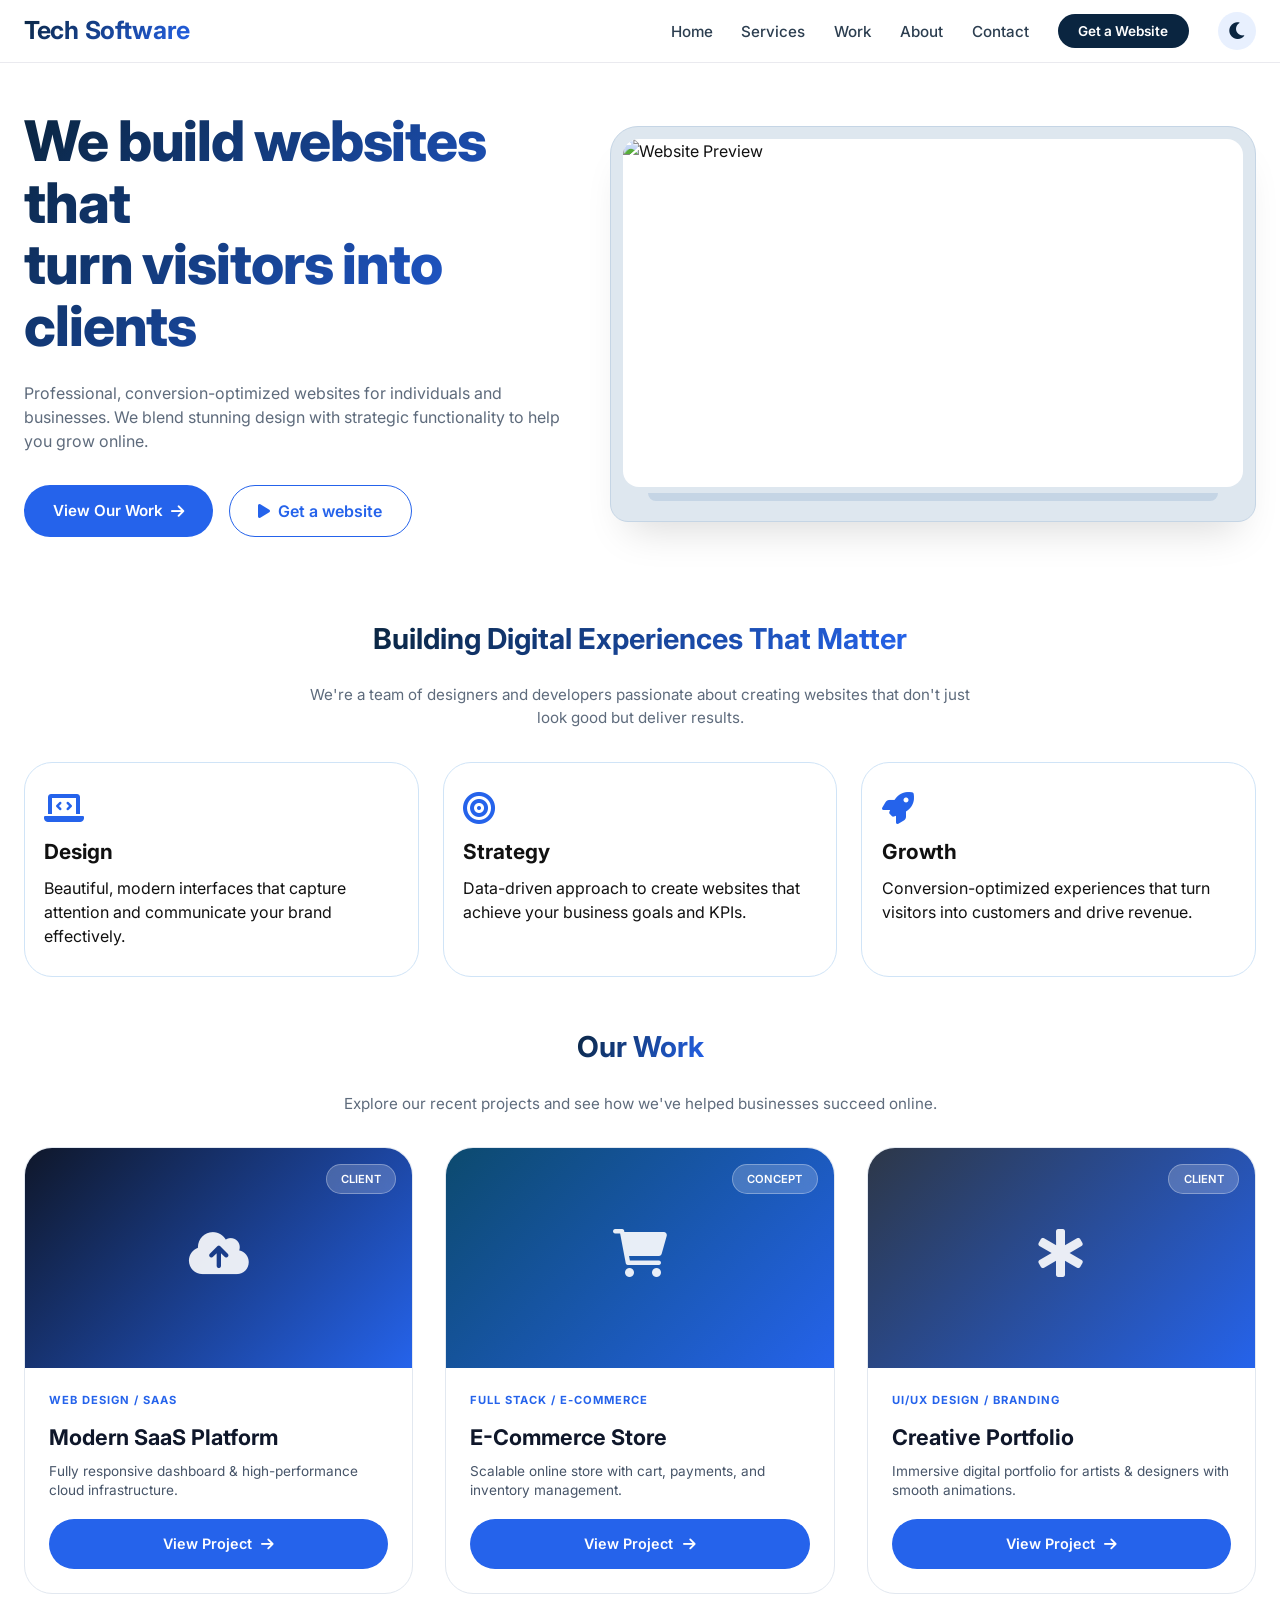
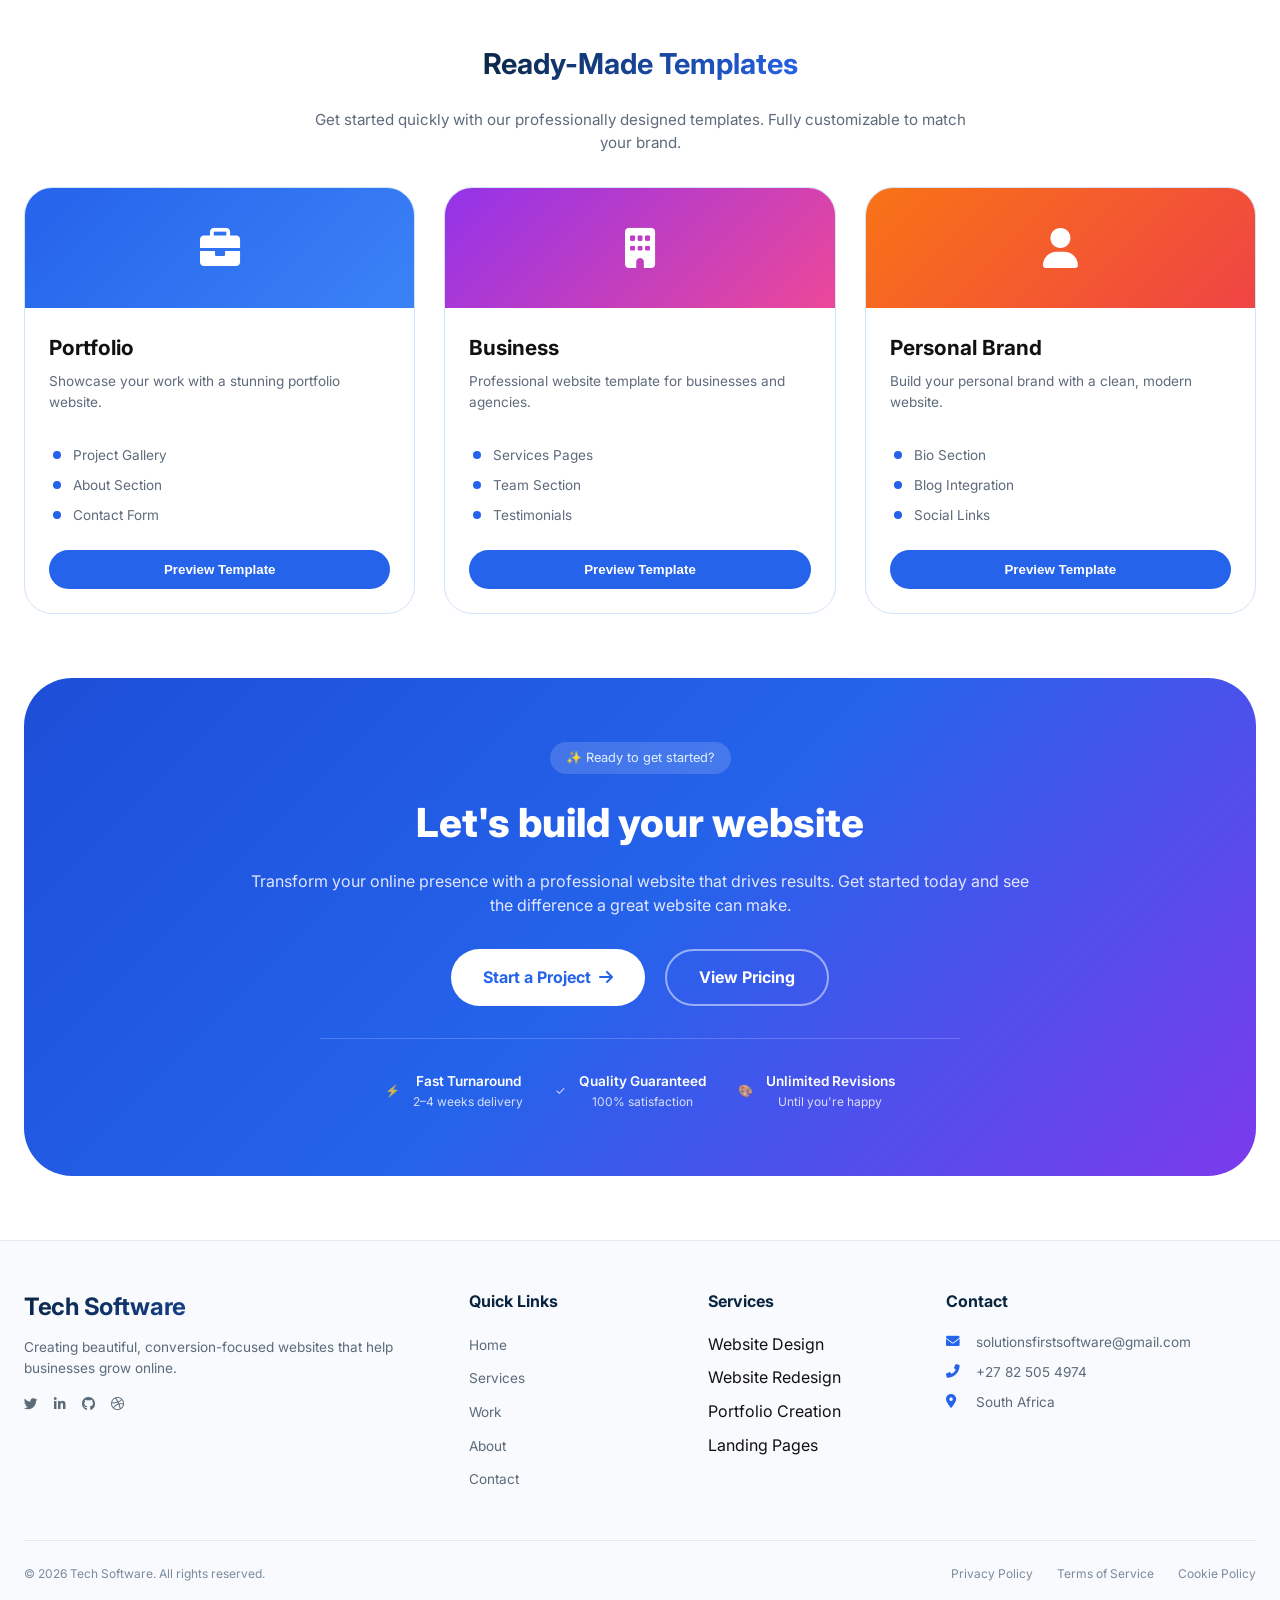
==== commit 3021fc39: "Enhanced according to prototype" ====
--- a/index.html
+++ b/index.html
@@ -44,7 +44,7 @@
                 <div class="laptop-frame">
                     <div class="laptop-screen">
                         <div class="media-container">
-                            <img src="images/zarla-blank-website-template-2-2293x1379-20250609.jpg" alt="Website Preview">
+                            <img src="https://placehold.co/800x450/2563eb/white?text=Tech+Software+Preview" alt="Website Preview">
                         </div>
                     </div>
                     <div class="keyboard-base"></div>
@@ -65,9 +65,36 @@
         <div class="section-header"><h2>Our Work</h2></div>
         <p class="section-subhead">Explore our recent projects and see how we've helped businesses succeed online.</p>
         <div class="work-grid">
-            <div class="work-item"><div class="client-badge-right">Client</div><div class="work-img"><div class="concept-icon"><i class="fas fa-cloud-upload-alt"></i></div></div><div class="work-info"><span class="work-category">Web Design / SaaS</span><h4>Modern SaaS Platform</h4><p class="work-description">Fully responsive dashboard & high-performance cloud infrastructure.</p><a href="#" class="view-project-link">View Project <i class="fas fa-arrow-right"></i></a></div></div>
-            <div class="work-item"><div class="client-badge-right">Concept</div><div class="work-img"><div class="concept-icon"><i class="fas fa-shopping-cart"></i></div></div><div class="work-info"><span class="work-category">Full Stack / E‑commerce</span><h4>E-Commerce Store</h4><p class="work-description">Scalable online store with cart, payments, and inventory management.</p><a href="#" class="view-project-link">View Project <i class="fas fa-arrow-right"></i></a></div></div>
-            <div class="work-item"><div class="client-badge-right">Client</div><div class="work-img"><div class="concept-icon"><i class="fas fa-star-of-life"></i></div></div><div class="work-info"><span class="work-category">UI/UX Design / Branding</span><h4>Creative Portfolio</h4><p class="work-description">Immersive digital portfolio for artists & designers with smooth animations.</p><a href="#" class="view-project-link">View Project <i class="fas fa-arrow-right"></i></a></div></div>
+            <div class="work-item">
+                <div class="client-badge-right">Client</div>
+                <div class="work-img"><div class="concept-icon"><i class="fas fa-cloud-upload-alt"></i></div></div>
+                <div class="work-info">
+                    <span class="work-category">Web Design / SaaS</span>
+                    <h4>Modern SaaS Platform</h4>
+                    <p class="work-description">Fully responsive dashboard & high-performance cloud infrastructure.</p>
+                    <a href="#" class="view-project-link">View Project <i class="fas fa-arrow-right"></i></a>
+                </div>
+            </div>
+            <div class="work-item">
+                <div class="client-badge-right">Concept</div>
+                <div class="work-img"><div class="concept-icon"><i class="fas fa-shopping-cart"></i></div></div>
+                <div class="work-info">
+                    <span class="work-category">Full Stack / E‑commerce</span>
+                    <h4>E-Commerce Store</h4>
+                    <p class="work-description">Scalable online store with cart, payments, and inventory management.</p>
+                    <a href="#" class="view-project-link">View Project <i class="fas fa-arrow-right"></i></a>
+                </div>
+            </div>
+            <div class="work-item">
+                <div class="client-badge-right">Client</div>
+                <div class="work-img"><div class="concept-icon"><i class="fas fa-star-of-life"></i></div></div>
+                <div class="work-info">
+                    <span class="work-category">UI/UX Design / Branding</span>
+                    <h4>Creative Portfolio</h4>
+                    <p class="work-description">Immersive digital portfolio for artists & designers with smooth animations.</p>
+                    <a href="#" class="view-project-link">View Project <i class="fas fa-arrow-right"></i></a>
+                </div>
+            </div>
         </div>
 
         <!-- Ready-Made Templates -->
@@ -591,6 +618,8 @@
             border: 1px solid #E2E8F0;
             transition: all 0.3s ease;
             position: relative;
+            display: flex;
+            flex-direction: column;
         }
         .work-item:hover { transform: translateY(-6px); box-shadow: 0 20px 30px -12px rgba(0,0,0,0.1); }
         .work-img {
@@ -620,26 +649,45 @@
             text-transform: uppercase;
             z-index: 2;
         }
-        .work-info { padding: 1.5rem; }
+        .work-info { 
+            padding: 1.5rem; 
+            flex: 1;
+            display: flex;
+            flex-direction: column;
+        }
         .work-category { font-size: 0.7rem; text-transform: uppercase; letter-spacing: 1px; color: #2563eb; font-weight: 700; margin-bottom: 0.5rem; display: inline-block; }
         .work-info h4 { font-size: 1.35rem; font-weight: 700; margin: 0.25rem 0 0.5rem; color: #0F172A; }
         .work-description { font-size: 0.85rem; color: #475569; margin-bottom: 1.2rem; line-height: 1.4; }
+        
+        /* VIEW PROJECT BUTTONS - FULL WIDTH TO FIT CONTAINER */
         .view-project-link {
-            display: inline-flex;
-            align-items: center;
-            gap: 0.5rem;
+            display: flex;
+            align-items: center;
+            justify-content: center;
+            gap: 0.6rem;
             background: #2563eb;
             color: white;
             font-weight: 600;
             font-size: 0.9rem;
-            padding: 0.8rem 1.5rem;
+            padding: 0.9rem 1rem;
             text-decoration: none;
             transition: all 0.25s ease;
+            width: 100%;
+            text-align: center;
             border-radius: 40px;
             cursor: pointer;
+            border: none;
+            margin-top: auto;
         }
         .view-project-link:hover {
             background: #1d4ed8;
+            transform: translateY(-2px);
+            box-shadow: 0 6px 14px rgba(37, 99, 235, 0.3);
+        }
+        .view-project-link i {
+            transition: transform 0.2s;
+        }
+        .view-project-link:hover i {
             transform: translateX(5px);
         }
 
@@ -656,6 +704,8 @@
             border: 1px solid #D0E4F7;
             transition: 0.3s;
             overflow: hidden;
+            display: flex;
+            flex-direction: column;
         }
         .template-card:hover { transform: translateY(-6px); box-shadow: 0 20px 30px -12px rgba(0,0,0,0.1); }
         .template-top {
@@ -668,7 +718,7 @@
         .gradient-purple { background: linear-gradient(135deg, #9333ea, #ec4899); }
         .gradient-orange { background: linear-gradient(135deg, #f97316, #ef4444); }
         .template-top i { font-size: 2.5rem; color: white; }
-        .template-body { padding: 1.5rem; }
+        .template-body { padding: 1.5rem; flex: 1; display: flex; flex-direction: column; }
         .template-body h3 { margin-bottom: 0.5rem; font-size: 1.3rem; }
         .template-body p { font-size: 0.85rem; color: #5E6B7C; margin-bottom: 1rem; }
         .template-features {
@@ -702,6 +752,7 @@
             cursor: pointer;
             transition: 0.2s;
             border-radius: 40px;
+            margin-top: auto;
         }
         .btn-template:hover { background: #1d4ed8; transform: translateY(-2px); }
 
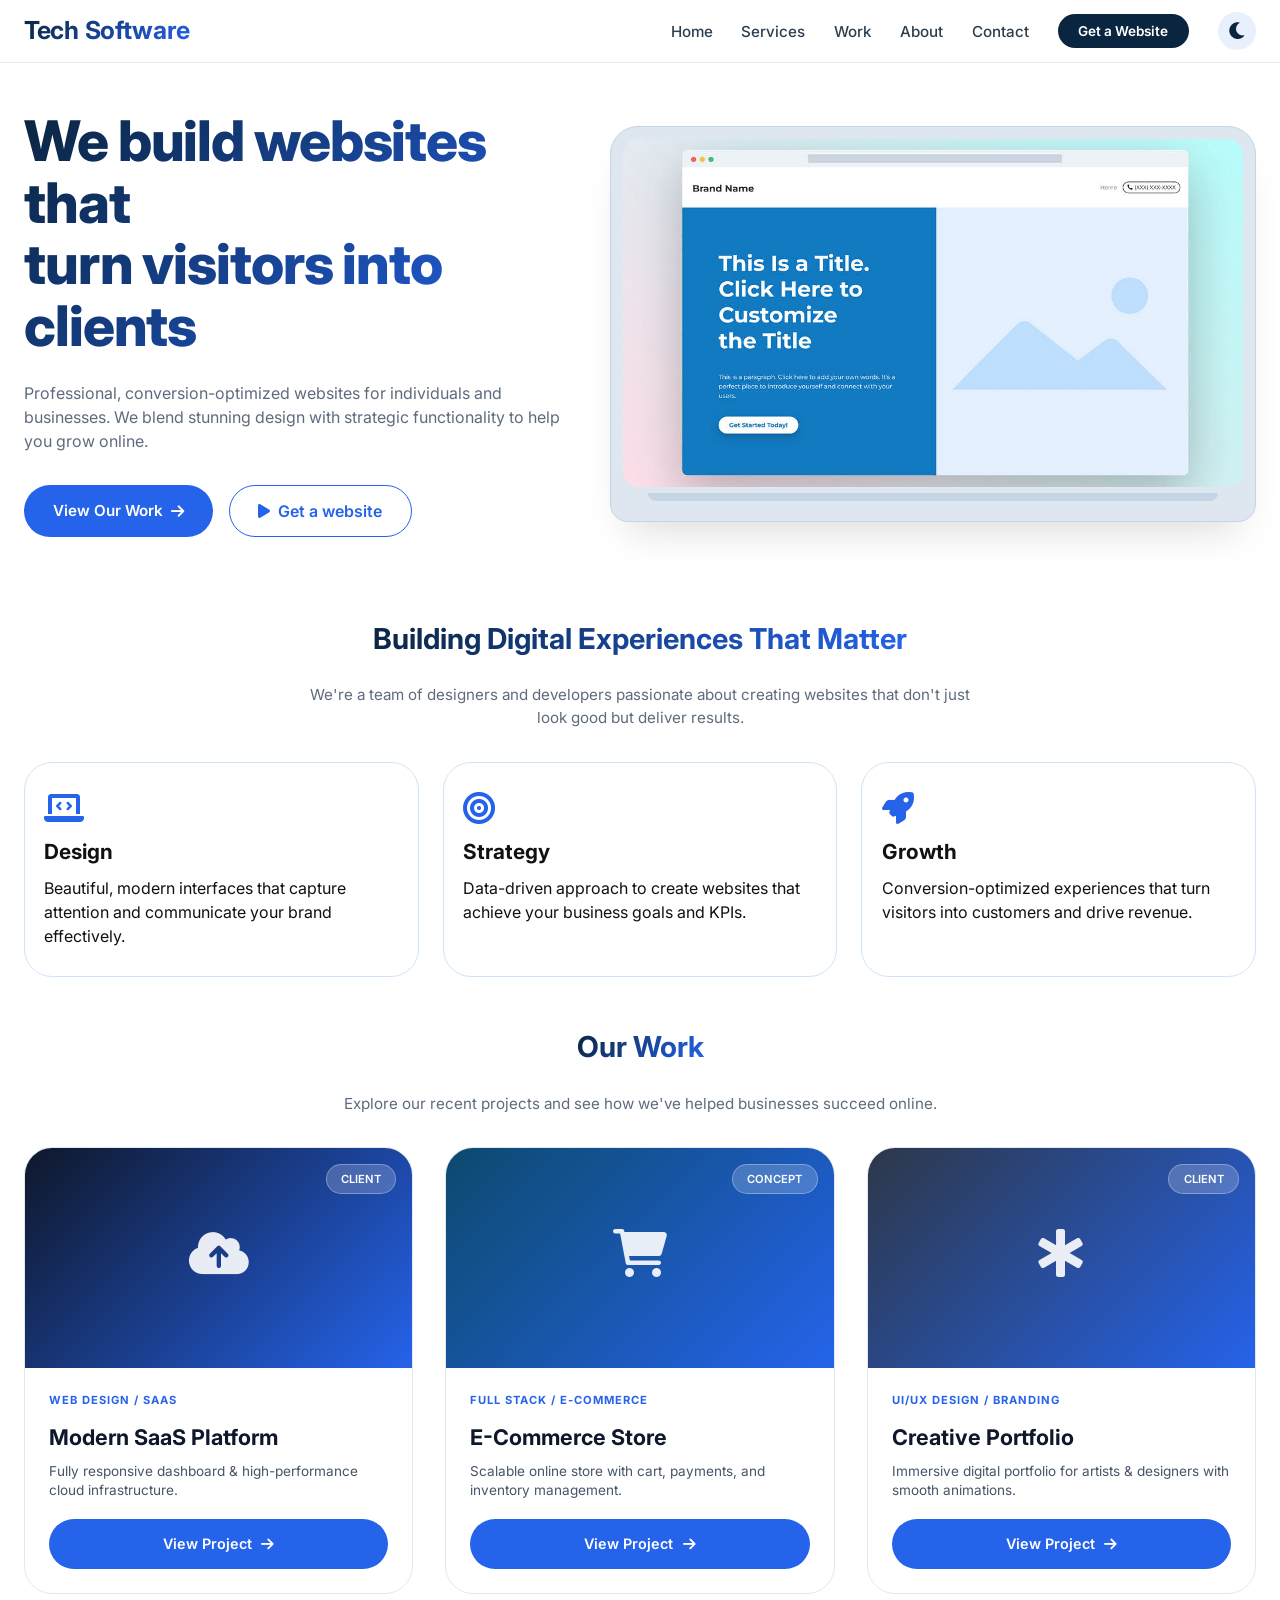
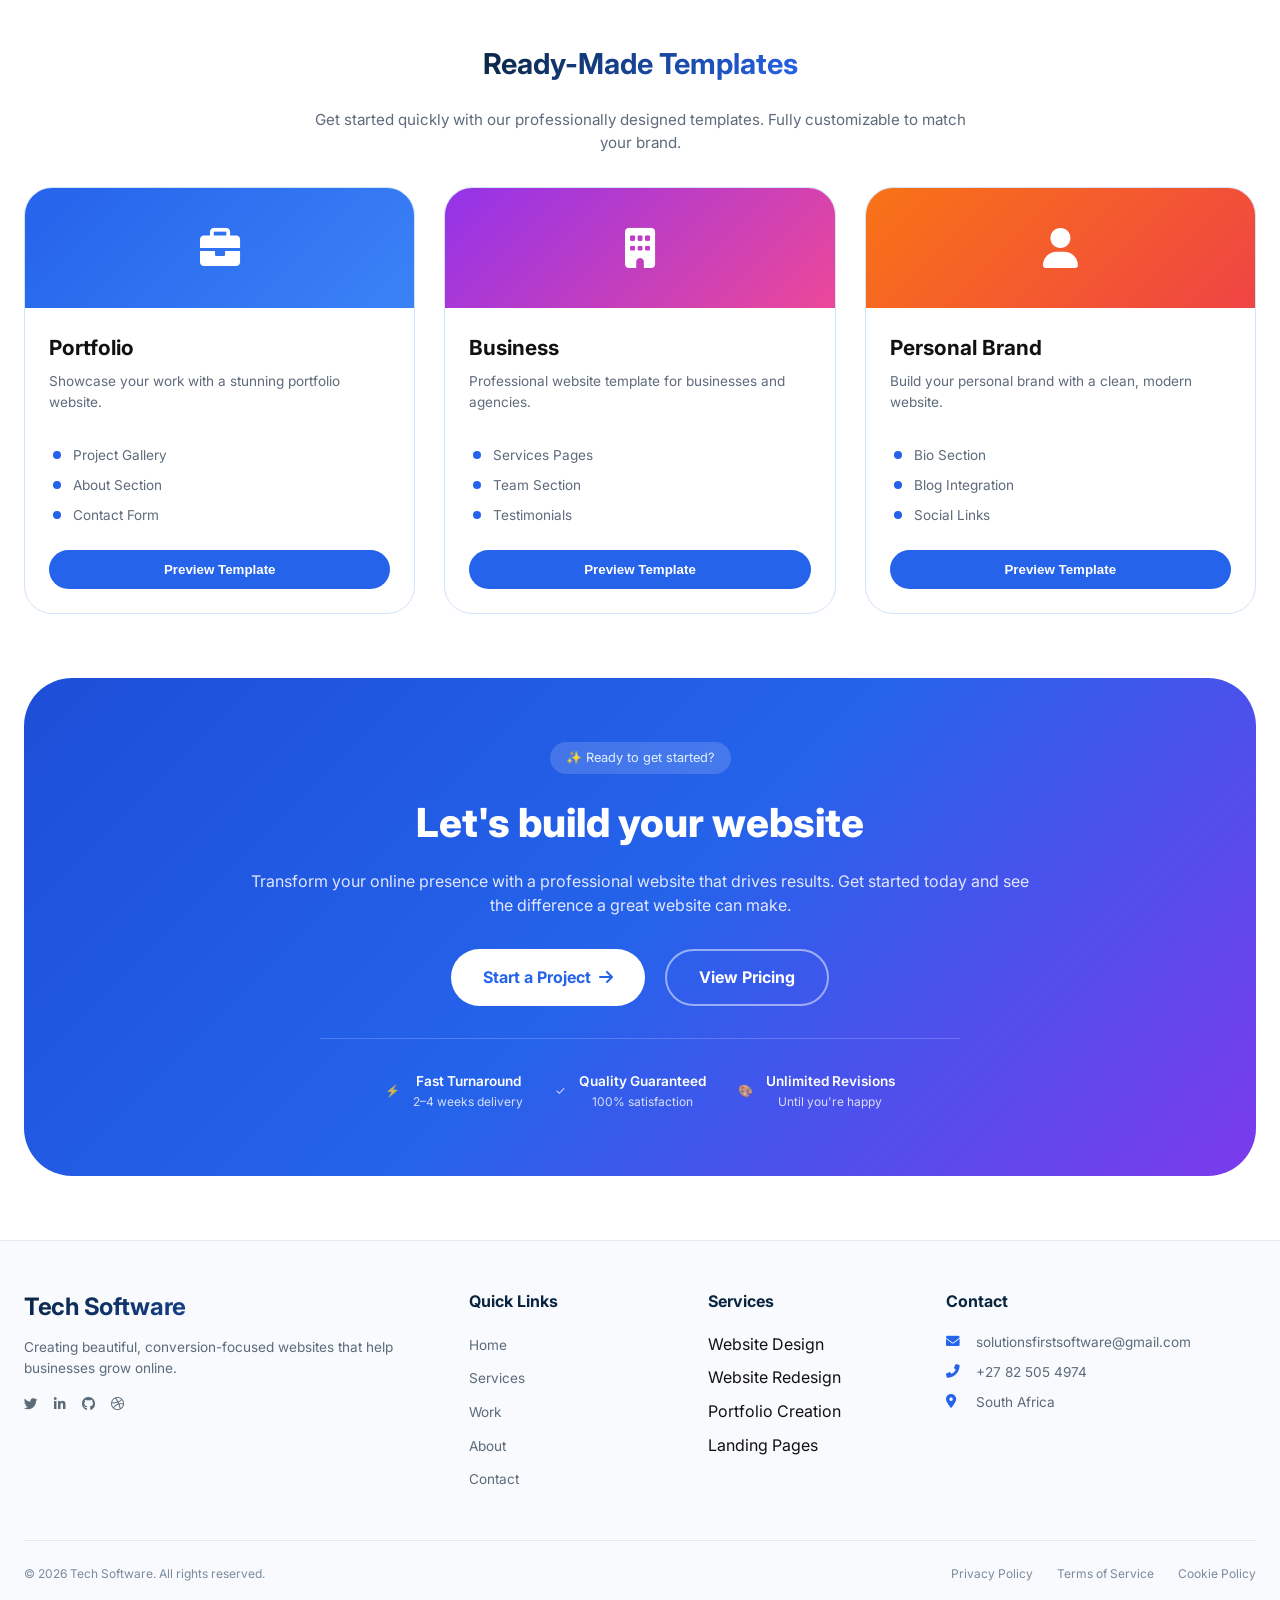
==== commit 3af936b6: "Added content to the code" ====
--- a/index.html
+++ b/index.html
@@ -44,7 +44,7 @@
                 <div class="laptop-frame">
                     <div class="laptop-screen">
                         <div class="media-container">
-                            <img src="https://placehold.co/800x450/2563eb/white?text=Tech+Software+Preview" alt="Website Preview">
+                            <img src="images/zarla-blank-website-template-2-2293x1379-20250609.jpg" alt="Website Preview">
                         </div>
                     </div>
                     <div class="keyboard-base"></div>
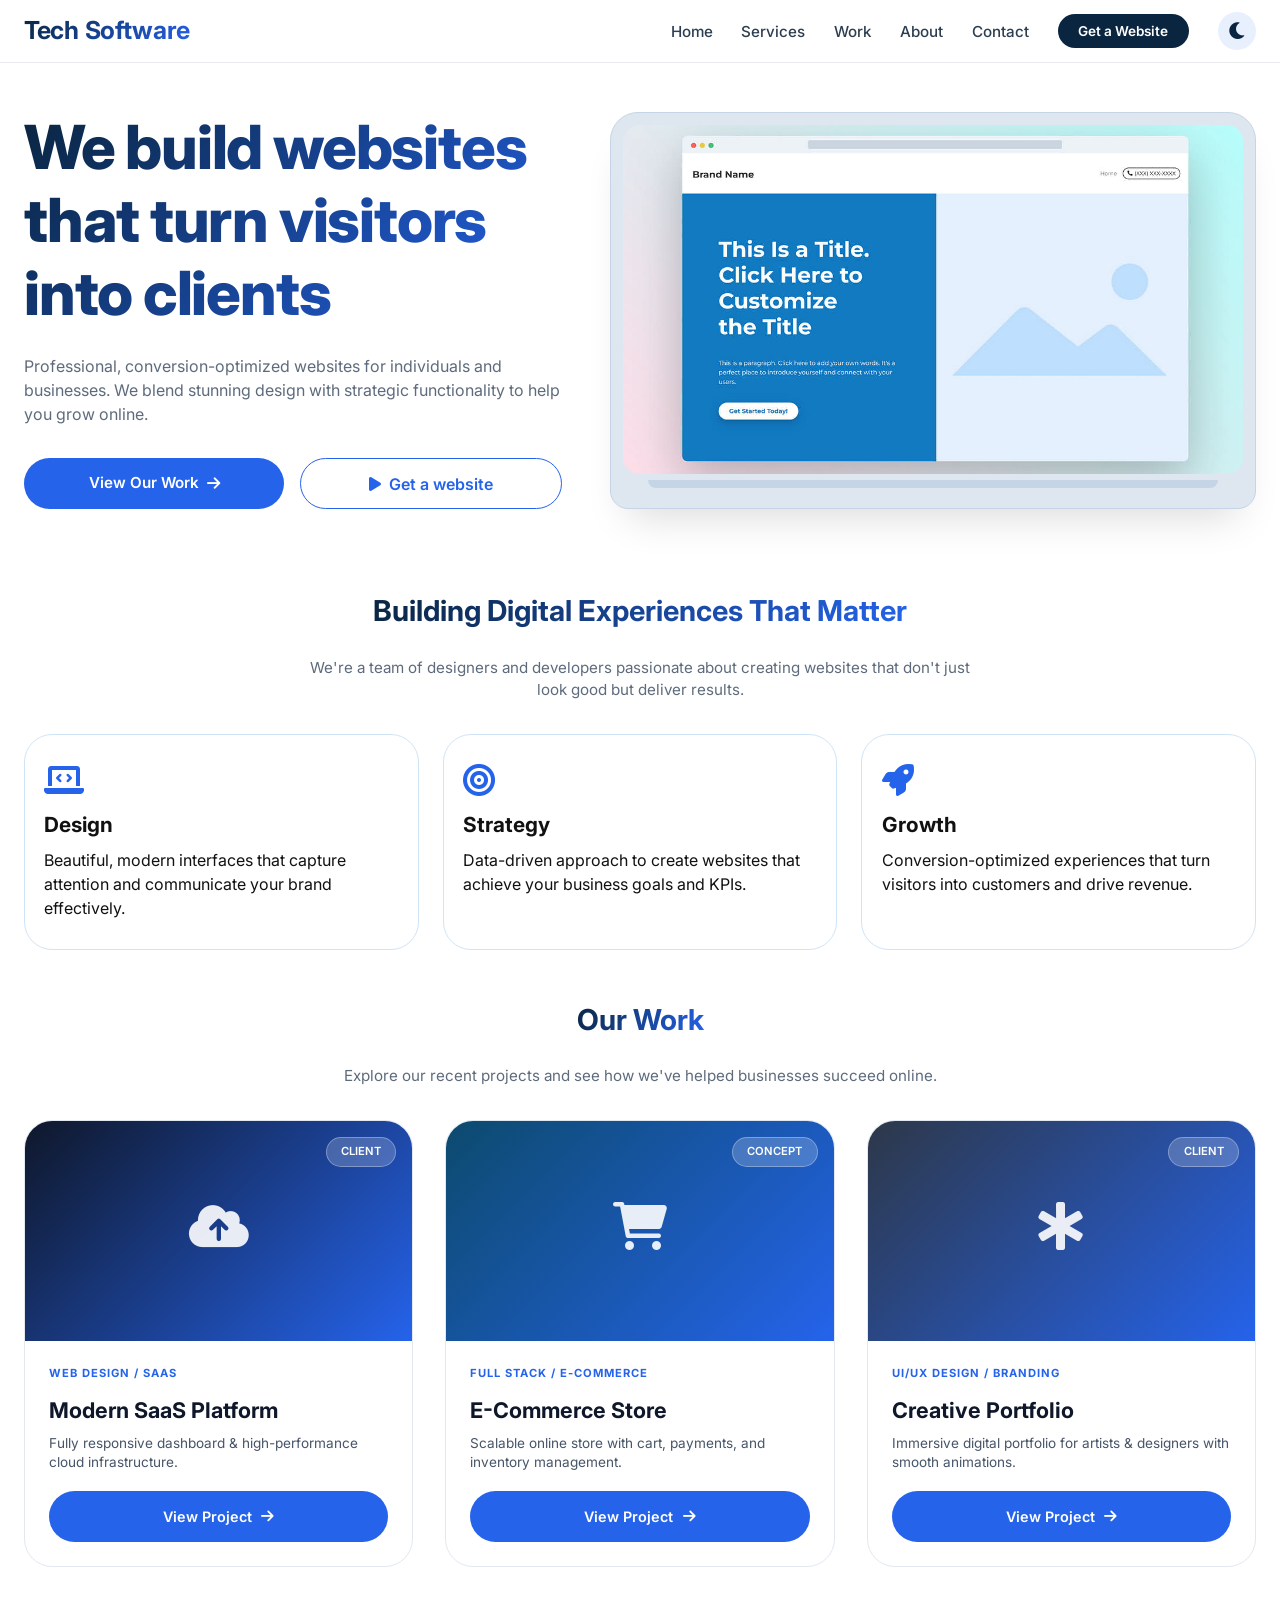
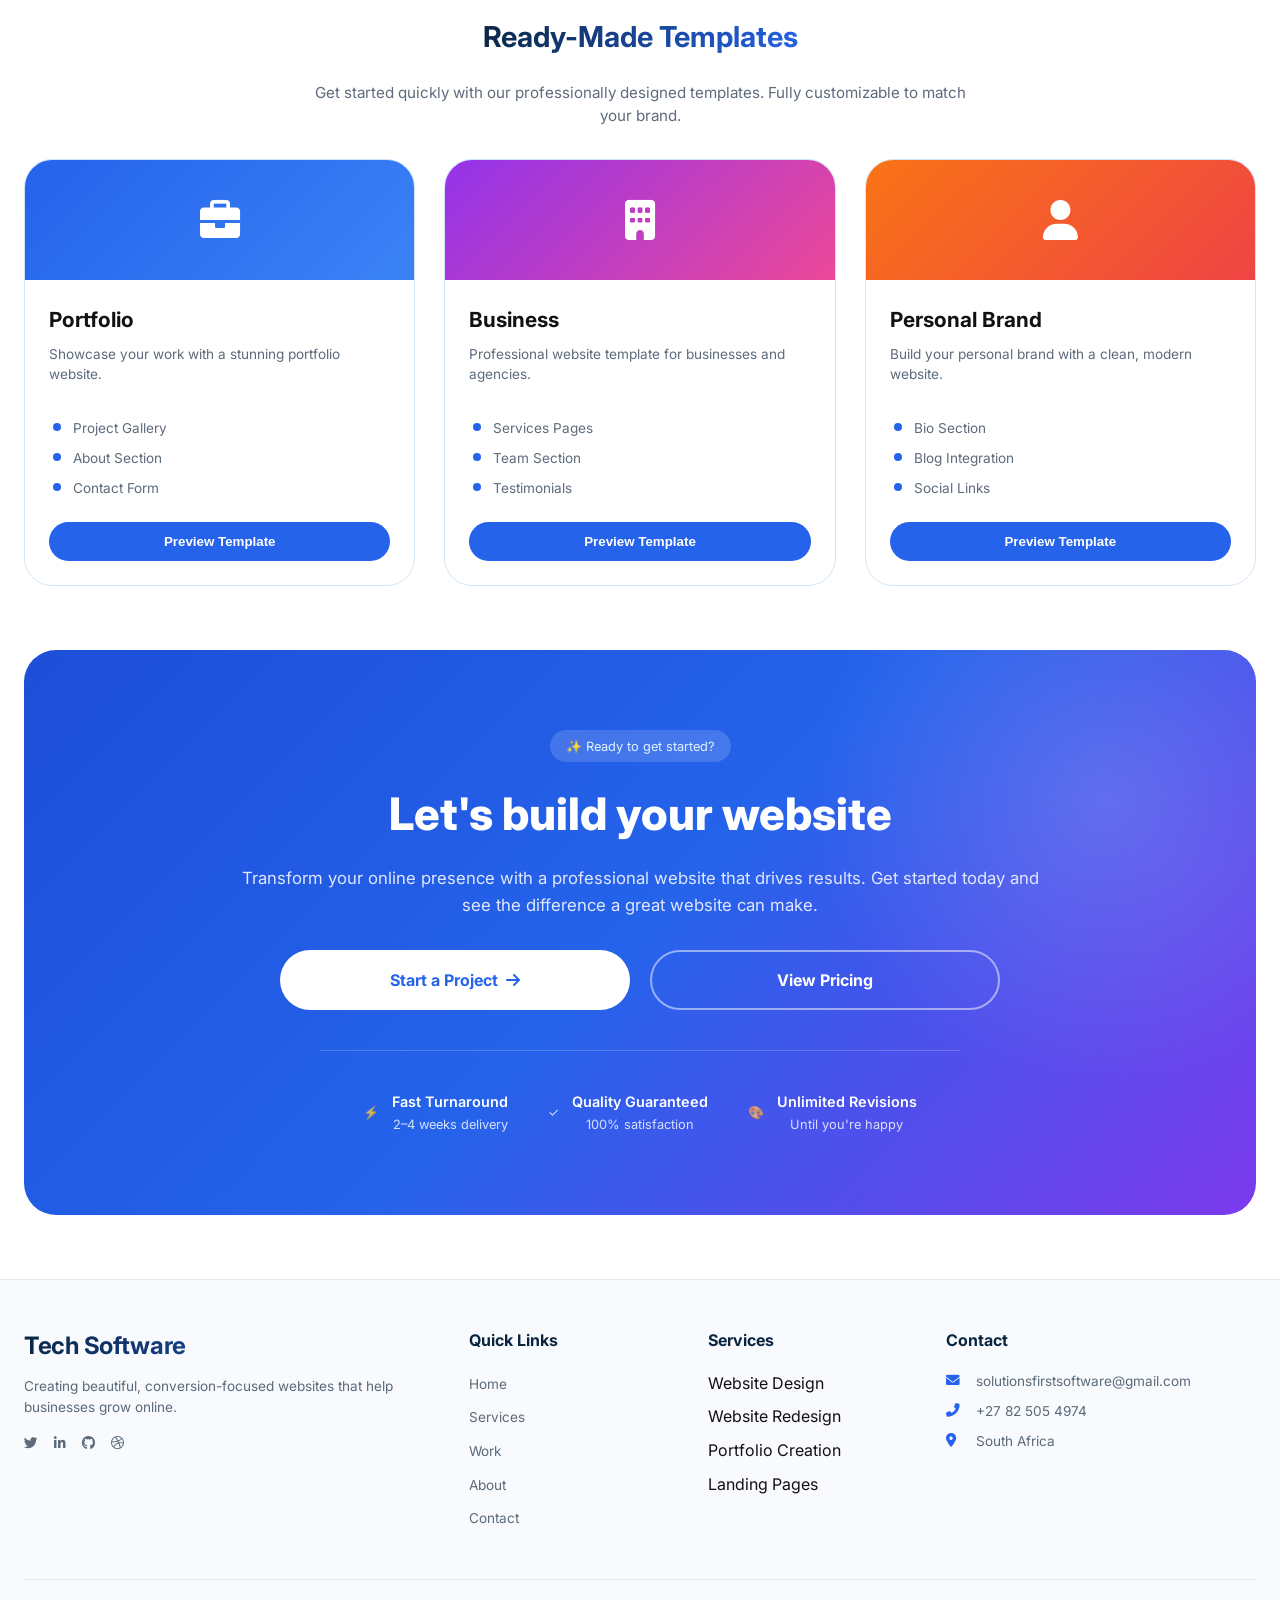
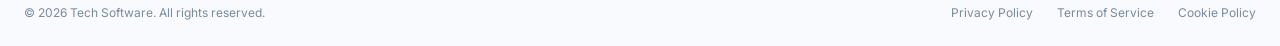
==== commit b14fc507: "Updated changes with modifying containers" ====
--- a/index.html
+++ b/index.html
@@ -8,173 +8,8 @@
     <link href="https://fonts.googleapis.com/css2?family=Inter:opsz,wght@14..32,300;400;500;600;700;800&display=swap" rel="stylesheet">
     <!-- Font Awesome 6 -->
     <link rel="stylesheet" href="https://cdnjs.cloudflare.com/ajax/libs/font-awesome/6.0.0-beta3/css/all.min.css">
-    
-</head>
-<body>
-<nav class="navbar">
-    <div class="nav-container">
-        <div class="logo">Tech Software</div>
-        <button class="hamburger" id="hamburgerBtn" aria-label="Menu"><i class="fas fa-bars"></i></button>
-        <ul class="nav-links" id="navLinks">
-            <li><a href="index.html" class="nav-link">Home</a></li>
-            <li><a href="services.html" class="nav-link">Services</a></li>
-            <li><a href="work.html" class="nav-link">Work</a></li>
-            <li><a href="aboutus.html" class="nav-link">About</a></li>
-            <li><a href="contactus.html" class="nav-link">Contact</a></li>
-            <li><a href="pricing.html" class="btn-nav">Get a Website</a></li>
-            <li><button class="theme-toggle" id="darkModeToggle"><i class="fas fa-moon"></i></button></li>
-        </ul>
-    </div>
-    <div id="menuOverlay" class="menu-overlay"></div>
-</nav>
-
-<main>
-    <div class="container">
-        <!-- Hero Section -->
-        <div class="hero">
-            <div class="hero-content">
-                <h1>We build websites that <span class="highlight">turn visitors into clients</span></h1>
-                <p>Professional, conversion-optimized websites for individuals and businesses. We blend stunning design with strategic functionality to help you grow online.</p>
-                <div class="hero-buttons">
-                    <a href="work.html" class="btn-primary">View Our Work <i class="fas fa-arrow-right"></i></a>
-                    <a href="pricing.html" class="btn-outline"><i class="fas fa-play"></i> Get a website</a>
-                </div>
-            </div>
-            <div class="laptop-mockup">
-                <div class="laptop-frame">
-                    <div class="laptop-screen">
-                        <div class="media-container">
-                            <img src="images/zarla-blank-website-template-2-2293x1379-20250609.jpg" alt="Website Preview">
-                        </div>
-                    </div>
-                    <div class="keyboard-base"></div>
-                </div>
-            </div>
-        </div>
-
-        <!-- Features -->
-        <div class="section-header"><h2>Building Digital Experiences That Matter</h2></div>
-        <p class="section-subhead">We're a team of designers and developers passionate about creating websites that don't just look good but deliver results.</p>
-        <div class="three-col-grid">
-            <div class="feature-card"><i class="fas fa-laptop-code feature-icon"></i><h3>Design</h3><p>Beautiful, modern interfaces that capture attention and communicate your brand effectively.</p></div>
-            <div class="feature-card"><i class="fas fa-bullseye feature-icon"></i><h3>Strategy</h3><p>Data-driven approach to create websites that achieve your business goals and KPIs.</p></div>
-            <div class="feature-card"><i class="fas fa-rocket feature-icon"></i><h3>Growth</h3><p>Conversion-optimized experiences that turn visitors into customers and drive revenue.</p></div>
-        </div>
-
-        <!-- Our Work -->
-        <div class="section-header"><h2>Our Work</h2></div>
-        <p class="section-subhead">Explore our recent projects and see how we've helped businesses succeed online.</p>
-        <div class="work-grid">
-            <div class="work-item">
-                <div class="client-badge-right">Client</div>
-                <div class="work-img"><div class="concept-icon"><i class="fas fa-cloud-upload-alt"></i></div></div>
-                <div class="work-info">
-                    <span class="work-category">Web Design / SaaS</span>
-                    <h4>Modern SaaS Platform</h4>
-                    <p class="work-description">Fully responsive dashboard & high-performance cloud infrastructure.</p>
-                    <a href="#" class="view-project-link">View Project <i class="fas fa-arrow-right"></i></a>
-                </div>
-            </div>
-            <div class="work-item">
-                <div class="client-badge-right">Concept</div>
-                <div class="work-img"><div class="concept-icon"><i class="fas fa-shopping-cart"></i></div></div>
-                <div class="work-info">
-                    <span class="work-category">Full Stack / E‑commerce</span>
-                    <h4>E-Commerce Store</h4>
-                    <p class="work-description">Scalable online store with cart, payments, and inventory management.</p>
-                    <a href="#" class="view-project-link">View Project <i class="fas fa-arrow-right"></i></a>
-                </div>
-            </div>
-            <div class="work-item">
-                <div class="client-badge-right">Client</div>
-                <div class="work-img"><div class="concept-icon"><i class="fas fa-star-of-life"></i></div></div>
-                <div class="work-info">
-                    <span class="work-category">UI/UX Design / Branding</span>
-                    <h4>Creative Portfolio</h4>
-                    <p class="work-description">Immersive digital portfolio for artists & designers with smooth animations.</p>
-                    <a href="#" class="view-project-link">View Project <i class="fas fa-arrow-right"></i></a>
-                </div>
-            </div>
-        </div>
-
-        <!-- Ready-Made Templates -->
-        <div class="section-header"><h2>Ready-Made Templates</h2></div>
-        <p class="section-subhead">Get started quickly with our professionally designed templates. Fully customizable to match your brand.</p>
-        <div class="template-grid">
-            <div class="template-card"><div class="template-top gradient-blue"><i class="fas fa-briefcase"></i></div><div class="template-body"><h3>Portfolio</h3><p>Showcase your work with a stunning portfolio website.</p><ul class="template-features"><li>Project Gallery</li><li>About Section</li><li>Contact Form</li></ul><button class="btn-template preview-btn">Preview Template</button></div></div>
-            <div class="template-card"><div class="template-top gradient-purple"><i class="fas fa-building"></i></div><div class="template-body"><h3>Business</h3><p>Professional website template for businesses and agencies.</p><ul class="template-features"><li>Services Pages</li><li>Team Section</li><li>Testimonials</li></ul><button class="btn-template preview-btn">Preview Template</button></div></div>
-            <div class="template-card"><div class="template-top gradient-orange"><i class="fas fa-user"></i></div><div class="template-body"><h3>Personal Brand</h3><p>Build your personal brand with a clean, modern website.</p><ul class="template-features"><li>Bio Section</li><li>Blog Integration</li><li>Social Links</li></ul><button class="btn-template preview-btn">Preview Template</button></div></div>
-        </div>
-
-        <!-- CTA Section -->
-        <div class="cta-section">
-            <div class="cta-container">
-                <span class="cta-badge">✨ Ready to get started?</span>
-                <h2>Let's build your website</h2>
-                <p>Transform your online presence with a professional website that drives results. Get started today and see the difference a great website can make.</p>
-                <div class="cta-buttons">
-                    <a href="#" class="cta-btn-primary">Start a Project <i class="fas fa-arrow-right"></i></a>
-                    <a href="#" class="cta-btn-outline">View Pricing</a>
-                </div>
-                <div class="cta-divider"></div>
-                <div class="cta-features">
-                    <div class="feature-item"><span>⚡</span><div><strong>Fast Turnaround</strong><br><span>2–4 weeks delivery</span></div></div>
-                    <div class="feature-item"><span>✓</span><div><strong>Quality Guaranteed</strong><br><span>100% satisfaction</span></div></div>
-                    <div class="feature-item"><span>🎨</span><div><strong>Unlimited Revisions</strong><br><span>Until you're happy</span></div></div>
-                </div>
-            </div>
-        </div>
-    </div>
-</main>
-
-<footer class="footer">
-    <div class="footer-container">
-        <div class="footer-grid">
-            <div class="footer-col footer-brand"><div class="logo" style="font-size: 1.5rem;">Tech Software</div><p>Creating beautiful, conversion-focused websites that help businesses grow online.</p><div class="footer-icon-list"><a href="#"><i class="fab fa-twitter"></i></a><a href="#"><i class="fab fa-linkedin-in"></i></a><a href="#"><i class="fab fa-github"></i></a><a href="#"><i class="fab fa-dribbble"></i></a></div></div>
-            <div class="footer-col"><h4>Quick Links</h4><ul><li><a href="index.html">Home</a></li><li><a href="services.html">Services</a></li><li><a href="work.html">Work</a></li><li><a href="aboutus.html">About</a></li><li><a href="contactus.html">Contact</a></li></ul></div>
-            <div class="footer-col"><h4>Services</h4><ul><li>Website Design</li><li>Website Redesign</li><li>Portfolio Creation</li><li>Landing Pages</li></ul></div>
-            <div class="footer-col footer-contact"><h4>Contact</h4><p><i class="fas fa-envelope"></i>solutionsfirstsoftware@gmail.com</p><p><i class="fas fa-phone-alt"></i>+27 82 505 4974</p><p><i class="fas fa-map-marker-alt"></i>South Africa</p></div>
-        </div>
-        <div class="footer-bottom"><div>© 2026 Tech Software. All rights reserved.</div><div class="footer-legal"><a href="#">Privacy Policy</a><a href="#">Terms of Service</a><a href="#">Cookie Policy</a></div></div>
-    </div>
-</footer>
-
-<script>
-    (function() {
-        // Hamburger Menu
-        const hamburgerBtn = document.getElementById('hamburgerBtn');
-        const navLinks = document.getElementById('navLinks');
-        const overlay = document.getElementById('menuOverlay');
-        function closeMenu() { navLinks?.classList.remove('active'); overlay?.classList.remove('active'); document.body.classList.remove('menu-open'); if(hamburgerBtn) hamburgerBtn.innerHTML = '<i class="fas fa-bars"></i>'; }
-        function openMenu() { navLinks?.classList.add('active'); overlay?.classList.add('active'); document.body.classList.add('menu-open'); if(hamburgerBtn) hamburgerBtn.innerHTML = '<i class="fas fa-times"></i>'; }
-        if(hamburgerBtn) hamburgerBtn.addEventListener('click', () => navLinks?.classList.contains('active') ? closeMenu() : openMenu());
-        if(overlay) overlay.addEventListener('click', closeMenu);
-        document.querySelectorAll('.nav-link, .btn-nav').forEach(link => link.addEventListener('click', closeMenu));
-        
-        // Dark Mode Toggle
-        const toggleDark = document.getElementById('darkModeToggle');
-        if(toggleDark) {
-            const saved = localStorage.getItem('techThemeFinal');
-            if(saved === 'dark') { document.body.classList.add('dark-mode'); toggleDark.innerHTML = '<i class="fas fa-sun"></i>'; }
-            toggleDark.addEventListener('click', () => {
-                document.body.classList.toggle('dark-mode');
-                const isDark = document.body.classList.contains('dark-mode');
-                toggleDark.innerHTML = isDark ? '<i class="fas fa-sun"></i>' : '<i class="fas fa-moon"></i>';
-                localStorage.setItem('techThemeFinal', isDark ? 'dark' : 'light');
-            });
-        }
-        
-        // Alert for all interactive buttons
-        document.querySelectorAll('.preview-btn, .view-project-link, .cta-btn-primary, .hero-buttons .btn-primary, .hero-buttons .btn-outline, .cta-btn-outline, .btn-template').forEach(btn => {
-            btn.addEventListener('click', (e) => { 
-                e.preventDefault(); 
-                alert('✨ Let\'s bring your vision to life! Get in touch for a free consultation.'); 
-            });
-        });
-    })();
-</script>
-
-<style>
+    <meta name="color-scheme" content="light">
+    <style>
         * {
             margin: 0;
             padding: 0;
@@ -190,22 +25,68 @@
             transition: background-color 0.25s ease, color 0.25s ease;
         }
 
-        /* DARK MODE */
+        /* ========== DARK MODE - ENHANCED READABILITY WITH LIGHT BLUE HEADINGS ========== */
         body.dark-mode {
             background: #0A1525;
             color: #E2E8F0;
         }
 
+        :root {
+            color-scheme: light;
+        }
+
+        body.dark-mode {
+            color-scheme: dark;
+        }
+
+        /* Global dark mode heading overrides - Light blue for ALL headings */
+        body.dark-mode h1, 
+        body.dark-mode h2, 
+        body.dark-mode h3, 
+        body.dark-mode h4,
+        body.dark-mode .hero-content h1,
+        body.dark-mode .section-header h2,
+        body.dark-mode .feature-card h3,
+        body.dark-mode .work-info h4,
+        body.dark-mode .template-body h3,
+        body.dark-mode .cta-section h2,
+        body.dark-mode .footer-col h4,
+        body.dark-mode .logo {
+            color: #7DD3E8 !important;
+        }
+
+        /* Specific override for gradient headings - make them solid light blue for readability */
+        body.dark-mode .hero-content h1 {
+            background: none !important;
+            -webkit-background-clip: unset !important;
+            background-clip: unset !important;
+            color: #7DD3E8 !important;
+        }
+        
+        body.dark-mode .section-header h2 {
+            background: none !important;
+            -webkit-background-clip: unset !important;
+            background-clip: unset !important;
+            color: #7DD3E8 !important;
+        }
+        
+        body.dark-mode .logo {
+            background: none !important;
+            -webkit-background-clip: unset !important;
+            background-clip: unset !important;
+            color: #7DD3E8 !important;
+        }
+
+        /* Ensure all other headings have good contrast */
+        body.dark-mode h1, body.dark-mode h2, body.dark-mode h3, body.dark-mode h4 {
+            color: #7DD3E8;
+        }
+
         body.dark-mode .navbar {
             background: rgba(10, 21, 37, 0.96);
             border-bottom-color: #1A3A50;
         }
-        body.dark-mode .logo {
-            background: linear-gradient(135deg, #7DD3E8, #4FD1C5);
-            -webkit-background-clip: text;
-            background-clip: text;
-            color: transparent;
-        }
+        
         body.dark-mode .nav-link {
             color: #B2F0F0;
         }
@@ -223,14 +104,9 @@
             background: #1A3A50;
             color: #B2F0F0;
         }
-        body.dark-mode .hero-content h1 {
-            background: linear-gradient(135deg, #7DD3E8, #4FD1C5);
-            -webkit-background-clip: text;
-            background-clip: text;
-            color: transparent;
-        }
+        
         body.dark-mode .hero-content p {
-            color: #B2F0F0;
+            color: #CBD5E1;
         }
         body.dark-mode .btn-primary {
             background: #1A6BA0;
@@ -240,7 +116,7 @@
         }
         body.dark-mode .btn-outline {
             border-color: #4FD1C5;
-            color: #B2F0F0;
+            color: #4FD1C5;
         }
         body.dark-mode .btn-outline:hover {
             background: rgba(79, 209, 197, 0.1);
@@ -250,7 +126,7 @@
             border-color: #2A4A6A;
         }
         body.dark-mode .feature-card p {
-            color: #B2F0F0;
+            color: #CBD5E1;
         }
         body.dark-mode .feature-icon {
             color: #4FD1C5;
@@ -263,10 +139,10 @@
             color: #4FD1C5;
         }
         body.dark-mode .work-info h4 {
-            color: #B2F0F0;
+            color: #7DD3E8 !important;
         }
         body.dark-mode .work-description {
-            color: #B2F0F0;
+            color: #CBD5E1;
         }
         body.dark-mode .view-project-link {
             background: #2563eb;
@@ -286,13 +162,16 @@
             border-color: #2A4A6A;
         }
         body.dark-mode .template-card p {
-            color: #B2F0F0;
+            color: #CBD5E1;
         }
         body.dark-mode .template-card i {
             color: #4FD1C5;
         }
+        body.dark-mode .template-body h3 {
+            color: #7DD3E8 !important;
+        }
         body.dark-mode .template-features li {
-            color: #B2F0F0;
+            color: #CBD5E1;
         }
         body.dark-mode .template-features li::before {
             background: #4FD1C5;
@@ -305,19 +184,25 @@
             background: #3b82f6;
         }
         body.dark-mode .cta-section {
-            background: linear-gradient(135deg, #1A2A40, #1A3A50);
+            background: linear-gradient(135deg, #0F2A3A, #1A3A50);
+        }
+        body.dark-mode .cta-section h2 {
+            color: #7DD3E8 !important;
+        }
+        body.dark-mode .cta-section p {
+            color: #CBD5E1;
         }
         body.dark-mode .footer {
             background: #0A1525;
             border-top-color: #1A3A50;
         }
         body.dark-mode .footer-col h4 {
-            color: #7DD3E8;
+            color: #7DD3E8 !important;
         }
         body.dark-mode .footer-col p, 
         body.dark-mode .footer-col li,
         body.dark-mode .footer-col a {
-            color: #B2F0F0;
+            color: #CBD5E1;
         }
         body.dark-mode .footer-col a:hover {
             color: #4FD1C5;
@@ -328,6 +213,24 @@
         }
         body.dark-mode .footer-legal a {
             color: #8BA0B0;
+        }
+        body.dark-mode .footer-legal a:hover {
+            color: #7DD3E8;
+        }
+        body.dark-mode .footer-icon-list a {
+            color: #CBD5E1;
+        }
+        body.dark-mode .footer-icon-list a:hover {
+            color: #7DD3E8;
+        }
+        body.dark-mode .footer-contact i {
+            color: #4FD1C5;
+        }
+        body.dark-mode .section-subhead {
+            color: #CBD5E1;
+        }
+        body.dark-mode .hamburger {
+            color: #B2F0F0;
         }
 
         .container {
@@ -376,9 +279,6 @@
             transition: 0.2s;
             z-index: 1002;
             padding: 0.3rem;
-        }
-        body.dark-mode .hamburger {
-            color: #B2F0F0;
         }
         .nav-links {
             display: flex;
@@ -495,20 +395,36 @@
         .hero-content {
             min-width: 280px;
         }
+        
+        /* RESPONSIVE TEXT SIZING FOR HEADER */
         .hero-content h1 {
-            font-size: 3.5rem;
+            font-size: clamp(2rem, 7vw, 3.8rem);
             font-weight: 800;
-            line-height: 1.1;
+            line-height: 1.2;
             letter-spacing: -0.02em;
             background: linear-gradient(135deg, #0A2540, #2563eb);
             -webkit-background-clip: text;
             background-clip: text;
             color: transparent;
             margin-bottom: 1.5rem;
-        }
-        .highlight {
-            display: block;
-        }
+            word-break: break-word;
+            hyphens: auto;
+            max-width: 100%;
+        }
+        
+        @media (max-width: 780px) {
+            .hero-content h1 {
+                font-size: clamp(1.8rem, 6.5vw, 2.5rem);
+                line-height: 1.25;
+            }
+        }
+        
+        @media (max-width: 480px) {
+            .hero-content h1 {
+                font-size: clamp(1.6rem, 7vw, 2.2rem);
+            }
+        }
+        
         .hero-content p {
             font-size: 1rem;
             color: #5E6B7C;
@@ -550,7 +466,38 @@
             margin-right: auto;
         }
 
-        .hero-buttons { display: flex; gap: 1rem; flex-wrap: wrap; }
+        /* BUTTONS - FULL WIDTH */
+        .hero-buttons {
+            display: flex;
+            gap: 1rem;
+            flex-wrap: wrap;
+            width: 100%;
+        }
+        
+        .hero-buttons .btn-primary,
+        .hero-buttons .btn-outline {
+            flex: 1 1 0;
+            min-width: 160px;
+            justify-content: center;
+            text-align: center;
+        }
+        
+        @media (max-width: 640px) {
+            .hero-buttons {
+                flex-direction: column;
+                gap: 0.9rem;
+                width: 100%;
+            }
+            .hero-buttons .btn-primary,
+            .hero-buttons .btn-outline {
+                width: 100%;
+                flex: auto;
+                display: flex;
+                justify-content: center;
+                padding: 0.9rem 1rem;
+            }
+        }
+        
         .btn-primary {
             background: #2563eb;
             border: none;
@@ -583,6 +530,14 @@
         }
         .btn-outline:hover { background: #eff6ff; transform: translateY(-2px); }
 
+        .view-project-link {
+            width: 100%;
+            display: flex;
+        }
+        .btn-template {
+            width: 100%;
+        }
+
         .section-header { text-align: center; margin: 3rem 0 1.5rem; }
         .section-header h2 { font-size: 1.8rem; font-weight: 700; background: linear-gradient(120deg, #0A2540, #2563eb); -webkit-background-clip: text; background-clip: text; color: transparent; display: inline-block; }
         .section-subhead { text-align: center; color: #5E6B7C; max-width: 680px; margin: 0 auto 2rem; font-size: 0.95rem; }
@@ -604,7 +559,6 @@
         .feature-icon { font-size: 2rem; color: #2563eb; margin-bottom: 0.8rem; }
         .feature-card h3 { font-size: 1.3rem; margin-bottom: 0.5rem; }
 
-        /* WORK GRID */
         .work-grid {
             display: grid;
             grid-template-columns: repeat(3, 1fr);
@@ -659,7 +613,6 @@
         .work-info h4 { font-size: 1.35rem; font-weight: 700; margin: 0.25rem 0 0.5rem; color: #0F172A; }
         .work-description { font-size: 0.85rem; color: #475569; margin-bottom: 1.2rem; line-height: 1.4; }
         
-        /* VIEW PROJECT BUTTONS - FULL WIDTH TO FIT CONTAINER */
         .view-project-link {
             display: flex;
             align-items: center;
@@ -684,14 +637,7 @@
             transform: translateY(-2px);
             box-shadow: 0 6px 14px rgba(37, 99, 235, 0.3);
         }
-        .view-project-link i {
-            transition: transform 0.2s;
-        }
-        .view-project-link:hover i {
-            transform: translateX(5px);
-        }
-
-        /* TEMPLATE GRID */
+
         .template-grid {
             display: grid;
             gap: 1.8rem;
@@ -756,17 +702,30 @@
         }
         .btn-template:hover { background: #1d4ed8; transform: translateY(-2px); }
 
-        /* CTA SECTION */
+        /* CTA SECTION - MATCHING SERVICES PAGE STYLE (LONGER, PILL-SHAPED BUTTONS) */
         .cta-section {
             background: linear-gradient(135deg, #1d4ed8, #2563eb, #7c3aed);
-            padding: 4rem 2rem;
+            padding: 5rem 2rem;
             margin: 4rem 0;
-            border-radius: 48px;
+            border-radius: 32px;
             text-align: center;
+            position: relative;
+            overflow: hidden;
+        }
+        .cta-section::before {
+            content: "";
+            position: absolute;
+            width: 600px;
+            height: 600px;
+            background: radial-gradient(circle, rgba(255,255,255,0.15), transparent 70%);
+            top: -150px;
+            right: -150px;
         }
         .cta-container {
             max-width: 800px;
             margin: auto;
+            position: relative;
+            z-index: 2;
         }
         .cta-badge {
             display: inline-block;
@@ -778,15 +737,15 @@
             margin-bottom: 1.2rem;
         }
         .cta-section h2 {
-            font-size: 2.5rem;
+            font-size: 2.8rem;
             font-weight: 800;
             color: white;
             margin-bottom: 1rem;
         }
         .cta-section p {
             color: #e0e7ff;
-            font-size: 1rem;
-            line-height: 1.5;
+            font-size: 1.05rem;
+            line-height: 1.6;
             margin-bottom: 2rem;
         }
         .cta-buttons {
@@ -798,12 +757,14 @@
         .cta-btn-primary {
             background: white;
             color: #2563eb;
-            padding: 0.9rem 2rem;
-            border-radius: 40px;
+            padding: 1rem 3rem;
             font-weight: 700;
+            border-radius: 999px;
             text-decoration: none;
             display: inline-flex;
             align-items: center;
+            justify-content: center;
+            text-align: center;
             gap: 0.5rem;
             transition: 0.3s ease;
         }
@@ -814,12 +775,21 @@
         .cta-btn-outline {
             background: transparent;
             color: white;
-            padding: 0.9rem 2rem;
-            border-radius: 40px;
+            padding: 1rem 3rem;
             font-weight: 700;
+            border-radius: 999px;
             border: 2px solid rgba(255,255,255,0.5);
             text-decoration: none;
             transition: 0.3s ease;
+            justify-content: center;
+            text-align: center;
+            display: inline-flex;
+            align-items: center;
+            gap: 0.5rem;
+        }
+        .cta-buttons a {
+            flex: 1;
+            max-width: 350px;
         }
         .cta-btn-outline:hover {
             background: rgba(255,255,255,0.1);
@@ -827,13 +797,13 @@
         .cta-divider {
             height: 1px;
             background: rgba(255,255,255,0.2);
-            margin: 2rem auto;
+            margin: 2.5rem auto;
             width: 80%;
         }
         .cta-features {
             display: flex;
             justify-content: center;
-            gap: 2rem;
+            gap: 2.5rem;
             flex-wrap: wrap;
         }
         .feature-item {
@@ -841,17 +811,16 @@
             align-items: center;
             gap: 0.8rem;
             color: white;
-            font-size: 0.85rem;
+            font-size: 0.9rem;
         }
         .feature-item strong {
             font-weight: 600;
         }
         .feature-item span {
-            font-size: 0.75rem;
+            font-size: 0.8rem;
             opacity: 0.8;
         }
 
-        /* FOOTER */
         .footer {
             background: #F8FAFE;
             border-top: 1px solid #E2E8F0;
@@ -903,15 +872,184 @@
             .footer-grid { grid-template-columns: repeat(2, 1fr); }
             .footer-brand { grid-column: span 2; }
         }
+        @media (max-width: 768px) {
+            .cta-section h2 { font-size: 2rem; }
+            .cta-btn-primary, .cta-btn-outline { padding: 0.9rem 2rem; min-width: 220px; }
+        }
         @media (max-width: 640px) {
-            .hero-content h1 { font-size: 2.2rem; }
+            .hero-content h1 { font-size: 2rem; }
             .three-col-grid, .work-grid, .template-grid {
                 grid-template-columns: 1fr;
             }
             .footer-grid, .footer-brand { grid-template-columns: 1fr; grid-column: span 1; }
             .footer-bottom { flex-direction: column; text-align: center; }
-            .cta-section h2 { font-size: 1.8rem; }
+            .cta-section h2 { font-size: 1.6rem; }
+            .cta-btn-primary, .cta-btn-outline { padding: 0.8rem 1.5rem; min-width: 100%; }
         }
     </style>
+</head>
+<body>
+<nav class="navbar">
+    <div class="nav-container">
+        <div class="logo">Tech Software</div>
+        <button class="hamburger" id="hamburgerBtn" aria-label="Menu"><i class="fas fa-bars"></i></button>
+        <ul class="nav-links" id="navLinks">
+            <li><a href="index.html" class="nav-link">Home</a></li>
+            <li><a href="services.html" class="nav-link">Services</a></li>
+            <li><a href="work.html" class="nav-link">Work</a></li>
+            <li><a href="aboutus.html" class="nav-link">About</a></li>
+            <li><a href="contactus.html" class="nav-link">Contact</a></li>
+            <li><a href="pricing.html" class="btn-nav">Get a Website</a></li>
+            <li><button class="theme-toggle" id="darkModeToggle"><i class="fas fa-moon"></i></button></li>
+        </ul>
+    </div>
+    <div id="menuOverlay" class="menu-overlay"></div>
+</nav>
+
+<main>
+    <div class="container">
+        <div class="hero">
+            <div class="hero-content">
+                <h1>We build websites that turn visitors into clients</h1>
+                <p>Professional, conversion-optimized websites for individuals and businesses. We blend stunning design with strategic functionality to help you grow online.</p>
+                <div class="hero-buttons">
+                    <a href="work.html" class="btn-primary">View Our Work <i class="fas fa-arrow-right"></i></a>
+                    <a href="pricing.html" class="btn-outline"><i class="fas fa-play"></i> Get a website</a>
+                </div>
+            </div>
+            <div class="laptop-mockup">
+                <div class="laptop-frame">
+                    <div class="laptop-screen">
+                        <div class="media-container">
+                            <img src="images/zarla-blank-website-template-2-2293x1379-20250609.jpg" alt="Website Preview">
+                        </div>
+                    </div>
+                    <div class="keyboard-base"></div>
+                </div>
+            </div>
+        </div>
+
+        <div class="section-header"><h2>Building Digital Experiences That Matter</h2></div>
+        <p class="section-subhead">We're a team of designers and developers passionate about creating websites that don't just look good but deliver results.</p>
+        <div class="three-col-grid">
+            <div class="feature-card"><i class="fas fa-laptop-code feature-icon"></i><h3>Design</h3><p>Beautiful, modern interfaces that capture attention and communicate your brand effectively.</p></div>
+            <div class="feature-card"><i class="fas fa-bullseye feature-icon"></i><h3>Strategy</h3><p>Data-driven approach to create websites that achieve your business goals and KPIs.</p></div>
+            <div class="feature-card"><i class="fas fa-rocket feature-icon"></i><h3>Growth</h3><p>Conversion-optimized experiences that turn visitors into customers and drive revenue.</p></div>
+        </div>
+
+        <div class="section-header"><h2>Our Work</h2></div>
+        <p class="section-subhead">Explore our recent projects and see how we've helped businesses succeed online.</p>
+        <div class="work-grid">
+            <div class="work-item">
+                <div class="client-badge-right">Client</div>
+                <div class="work-img"><div class="concept-icon"><i class="fas fa-cloud-upload-alt"></i></div></div>
+                <div class="work-info">
+                    <span class="work-category">Web Design / SaaS</span>
+                    <h4>Modern SaaS Platform</h4>
+                    <p class="work-description">Fully responsive dashboard & high-performance cloud infrastructure.</p>
+                    <a href="#" class="view-project-link">View Project <i class="fas fa-arrow-right"></i></a>
+                </div>
+            </div>
+            <div class="work-item">
+                <div class="client-badge-right">Concept</div>
+                <div class="work-img"><div class="concept-icon"><i class="fas fa-shopping-cart"></i></div></div>
+                <div class="work-info">
+                    <span class="work-category">Full Stack / E‑commerce</span>
+                    <h4>E-Commerce Store</h4>
+                    <p class="work-description">Scalable online store with cart, payments, and inventory management.</p>
+                    <a href="#" class="view-project-link">View Project <i class="fas fa-arrow-right"></i></a>
+                </div>
+            </div>
+            <div class="work-item">
+                <div class="client-badge-right">Client</div>
+                <div class="work-img"><div class="concept-icon"><i class="fas fa-star-of-life"></i></div></div>
+                <div class="work-info">
+                    <span class="work-category">UI/UX Design / Branding</span>
+                    <h4>Creative Portfolio</h4>
+                    <p class="work-description">Immersive digital portfolio for artists & designers with smooth animations.</p>
+                    <a href="#" class="view-project-link">View Project <i class="fas fa-arrow-right"></i></a>
+                </div>
+            </div>
+        </div>
+
+        <div class="section-header"><h2>Ready-Made Templates</h2></div>
+        <p class="section-subhead">Get started quickly with our professionally designed templates. Fully customizable to match your brand.</p>
+        <div class="template-grid">
+            <div class="template-card"><div class="template-top gradient-blue"><i class="fas fa-briefcase"></i></div><div class="template-body"><h3>Portfolio</h3><p>Showcase your work with a stunning portfolio website.</p><ul class="template-features"><li>Project Gallery</li><li>About Section</li><li>Contact Form</li></ul><button class="btn-template preview-btn">Preview Template</button></div></div>
+            <div class="template-card"><div class="template-top gradient-purple"><i class="fas fa-building"></i></div><div class="template-body"><h3>Business</h3><p>Professional website template for businesses and agencies.</p><ul class="template-features"><li>Services Pages</li><li>Team Section</li><li>Testimonials</li></ul><button class="btn-template preview-btn">Preview Template</button></div></div>
+            <div class="template-card"><div class="template-top gradient-orange"><i class="fas fa-user"></i></div><div class="template-body"><h3>Personal Brand</h3><p>Build your personal brand with a clean, modern website.</p><ul class="template-features"><li>Bio Section</li><li>Blog Integration</li><li>Social Links</li></ul><button class="btn-template preview-btn">Preview Template</button></div></div>
+        </div>
+
+        <!-- CTA SECTION - MATCHING SERVICES PAGE STYLE -->
+        <div class="cta-section">
+            <div class="cta-container">
+                <span class="cta-badge">✨ Ready to get started?</span>
+                <h2>Let's build your website</h2>
+                <p>Transform your online presence with a professional website that drives results. Get started today and see the difference a great website can make.</p>
+                <div class="cta-buttons">
+                    <a href="#" class="cta-btn-primary">Start a Project <i class="fas fa-arrow-right"></i></a>
+                    <a href="#" class="cta-btn-outline">View Pricing</a>
+                </div>
+                <div class="cta-divider"></div>
+                <div class="cta-features">
+                    <div class="feature-item"><span>⚡</span><div><strong>Fast Turnaround</strong><br><span>2–4 weeks delivery</span></div></div>
+                    <div class="feature-item"><span>✓</span><div><strong>Quality Guaranteed</strong><br><span>100% satisfaction</span></div></div>
+                    <div class="feature-item"><span>🎨</span><div><strong>Unlimited Revisions</strong><br><span>Until you're happy</span></div></div>
+                </div>
+            </div>
+        </div>
+    </div>
+</main>
+
+<footer class="footer">
+    <div class="footer-container">
+        <div class="footer-grid">
+            <div class="footer-col footer-brand"><div class="logo" style="font-size: 1.5rem;">Tech Software</div><p>Creating beautiful, conversion-focused websites that help businesses grow online.</p><div class="footer-icon-list"><a href="#"><i class="fab fa-twitter"></i></a><a href="#"><i class="fab fa-linkedin-in"></i></a><a href="#"><i class="fab fa-github"></i></a><a href="#"><i class="fab fa-dribbble"></i></a></div></div>
+            <div class="footer-col"><h4>Quick Links</h4><ul><li><a href="index.html">Home</a></li><li><a href="services.html">Services</a></li><li><a href="work.html">Work</a></li><li><a href="aboutus.html">About</a></li><li><a href="contactus.html">Contact</a></li></ul></div>
+            <div class="footer-col"><h4>Services</h4><ul><li>Website Design</li><li>Website Redesign</li><li>Portfolio Creation</li><li>Landing Pages</li></ul></div>
+            <div class="footer-col footer-contact"><h4>Contact</h4><p><i class="fas fa-envelope"></i>solutionsfirstsoftware@gmail.com</p><p><i class="fas fa-phone-alt"></i>+27 82 505 4974</p><p><i class="fas fa-map-marker-alt"></i>South Africa</p></div>
+        </div>
+        <div class="footer-bottom"><div>© 2026 Tech Software. All rights reserved.</div><div class="footer-legal"><a href="#">Privacy Policy</a><a href="#">Terms of Service</a><a href="#">Cookie Policy</a></div></div>
+    </div>
+</footer>
+
+<script>
+    (function() {
+        const hamburgerBtn = document.getElementById('hamburgerBtn');
+        const navLinks = document.getElementById('navLinks');
+        const overlay = document.getElementById('menuOverlay');
+        function closeMenu() { navLinks?.classList.remove('active'); overlay?.classList.remove('active'); document.body.classList.remove('menu-open'); if(hamburgerBtn) hamburgerBtn.innerHTML = '<i class="fas fa-bars"></i>'; }
+        function openMenu() { navLinks?.classList.add('active'); overlay?.classList.add('active'); document.body.classList.add('menu-open'); if(hamburgerBtn) hamburgerBtn.innerHTML = '<i class="fas fa-times"></i>'; }
+        if(hamburgerBtn) hamburgerBtn.addEventListener('click', () => navLinks?.classList.contains('active') ? closeMenu() : openMenu());
+        if(overlay) overlay.addEventListener('click', closeMenu);
+        document.querySelectorAll('.nav-link, .btn-nav').forEach(link => link.addEventListener('click', closeMenu));
+        
+        const toggleDark = document.getElementById('darkModeToggle');
+        if (toggleDark) {
+            const savedTheme = localStorage.getItem('techThemeFinal') || 'light';
+            if (savedTheme === 'dark') {
+                document.body.classList.add('dark-mode');
+                document.documentElement.style.colorScheme = 'dark';
+                toggleDark.innerHTML = '<i class="fas fa-sun"></i>';
+            } else {
+                document.documentElement.style.colorScheme = 'light';
+                toggleDark.innerHTML = '<i class="fas fa-moon"></i>';
+            }
+            toggleDark.addEventListener('click', () => {
+                document.body.classList.toggle('dark-mode');
+                const isDark = document.body.classList.contains('dark-mode');
+                document.documentElement.style.colorScheme = isDark ? 'dark' : 'light';
+                toggleDark.innerHTML = isDark ? '<i class="fas fa-sun"></i>' : '<i class="fas fa-moon"></i>';
+                localStorage.setItem('techThemeFinal', isDark ? 'dark' : 'light');
+            });
+        }
+        document.querySelectorAll('.preview-btn, .view-project-link, .cta-btn-primary, .hero-buttons .btn-primary, .hero-buttons .btn-outline, .cta-btn-outline, .btn-template').forEach(btn => {
+            btn.addEventListener('click', (e) => { 
+                e.preventDefault(); 
+                alert('✨ Let\'s bring your vision to life! Get in touch for a free consultation.'); 
+            });
+        });
+    })();
+</script>
 </body>
 </html>
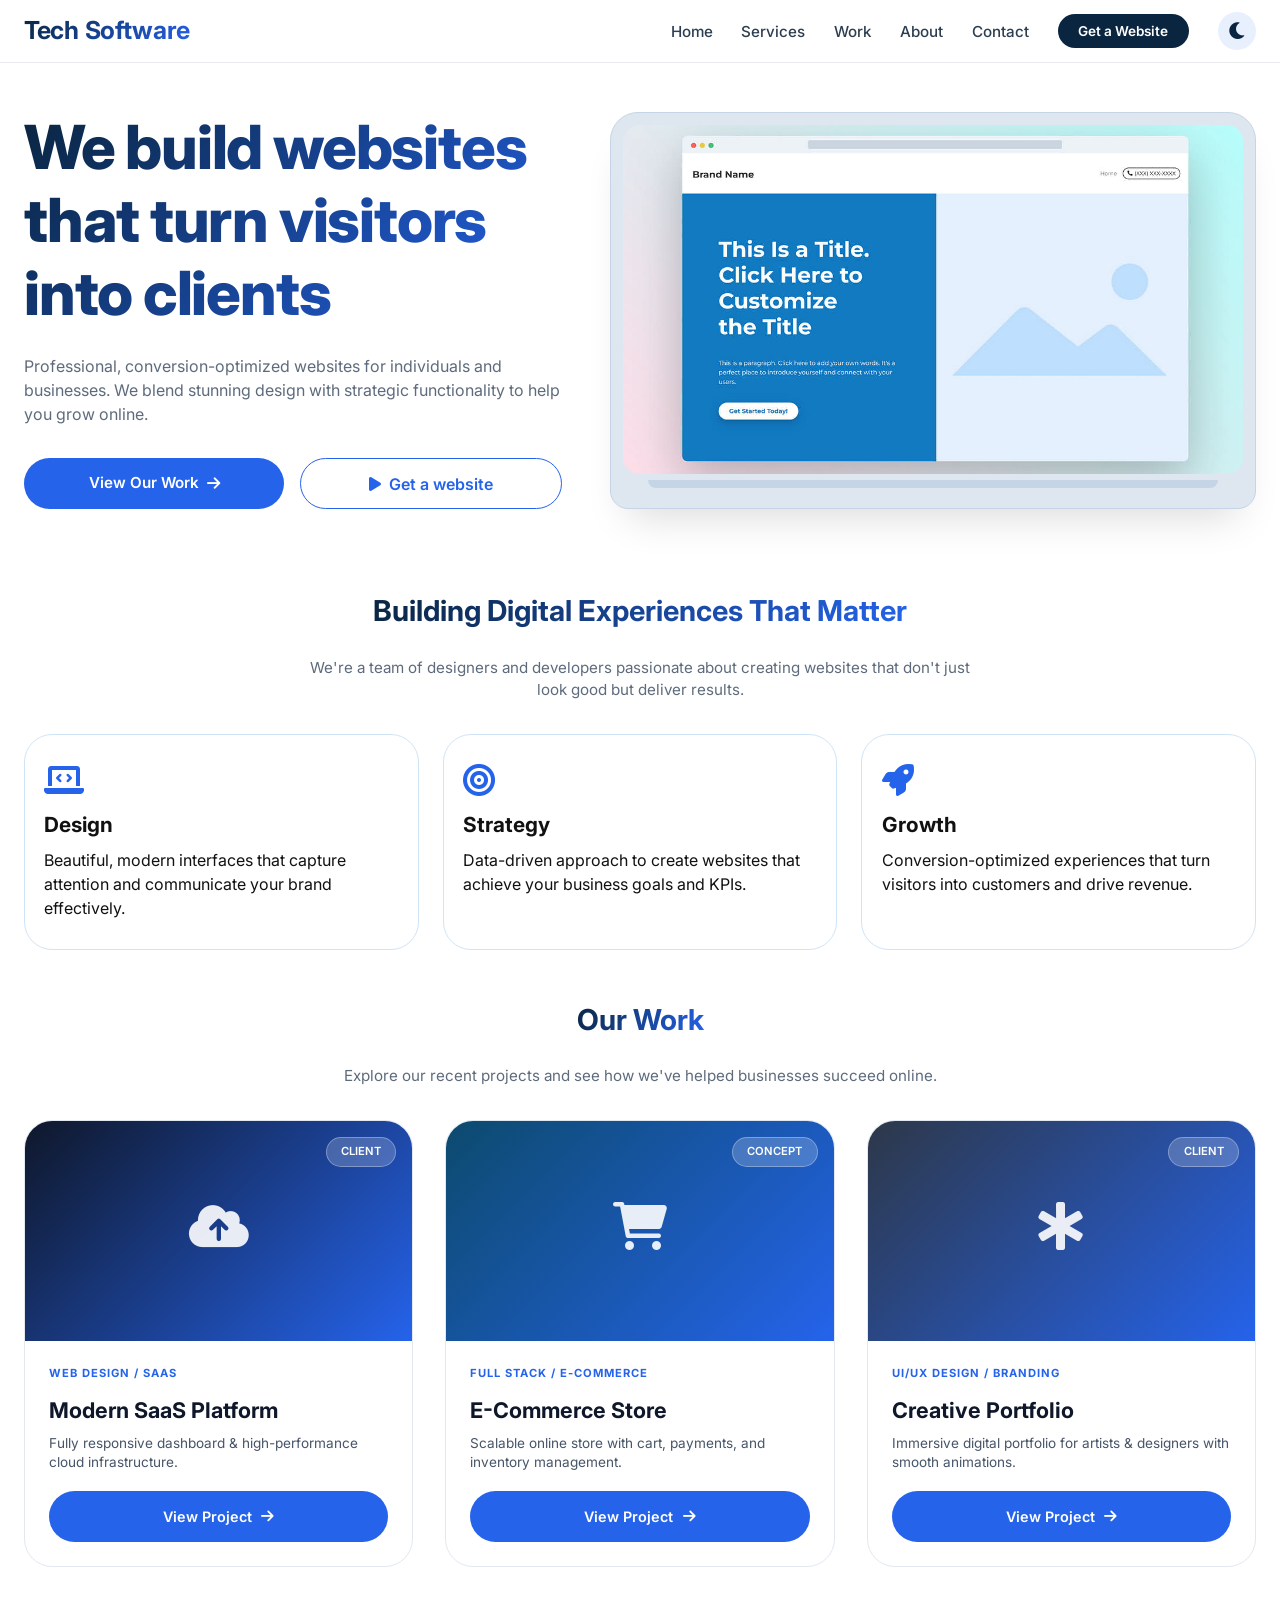
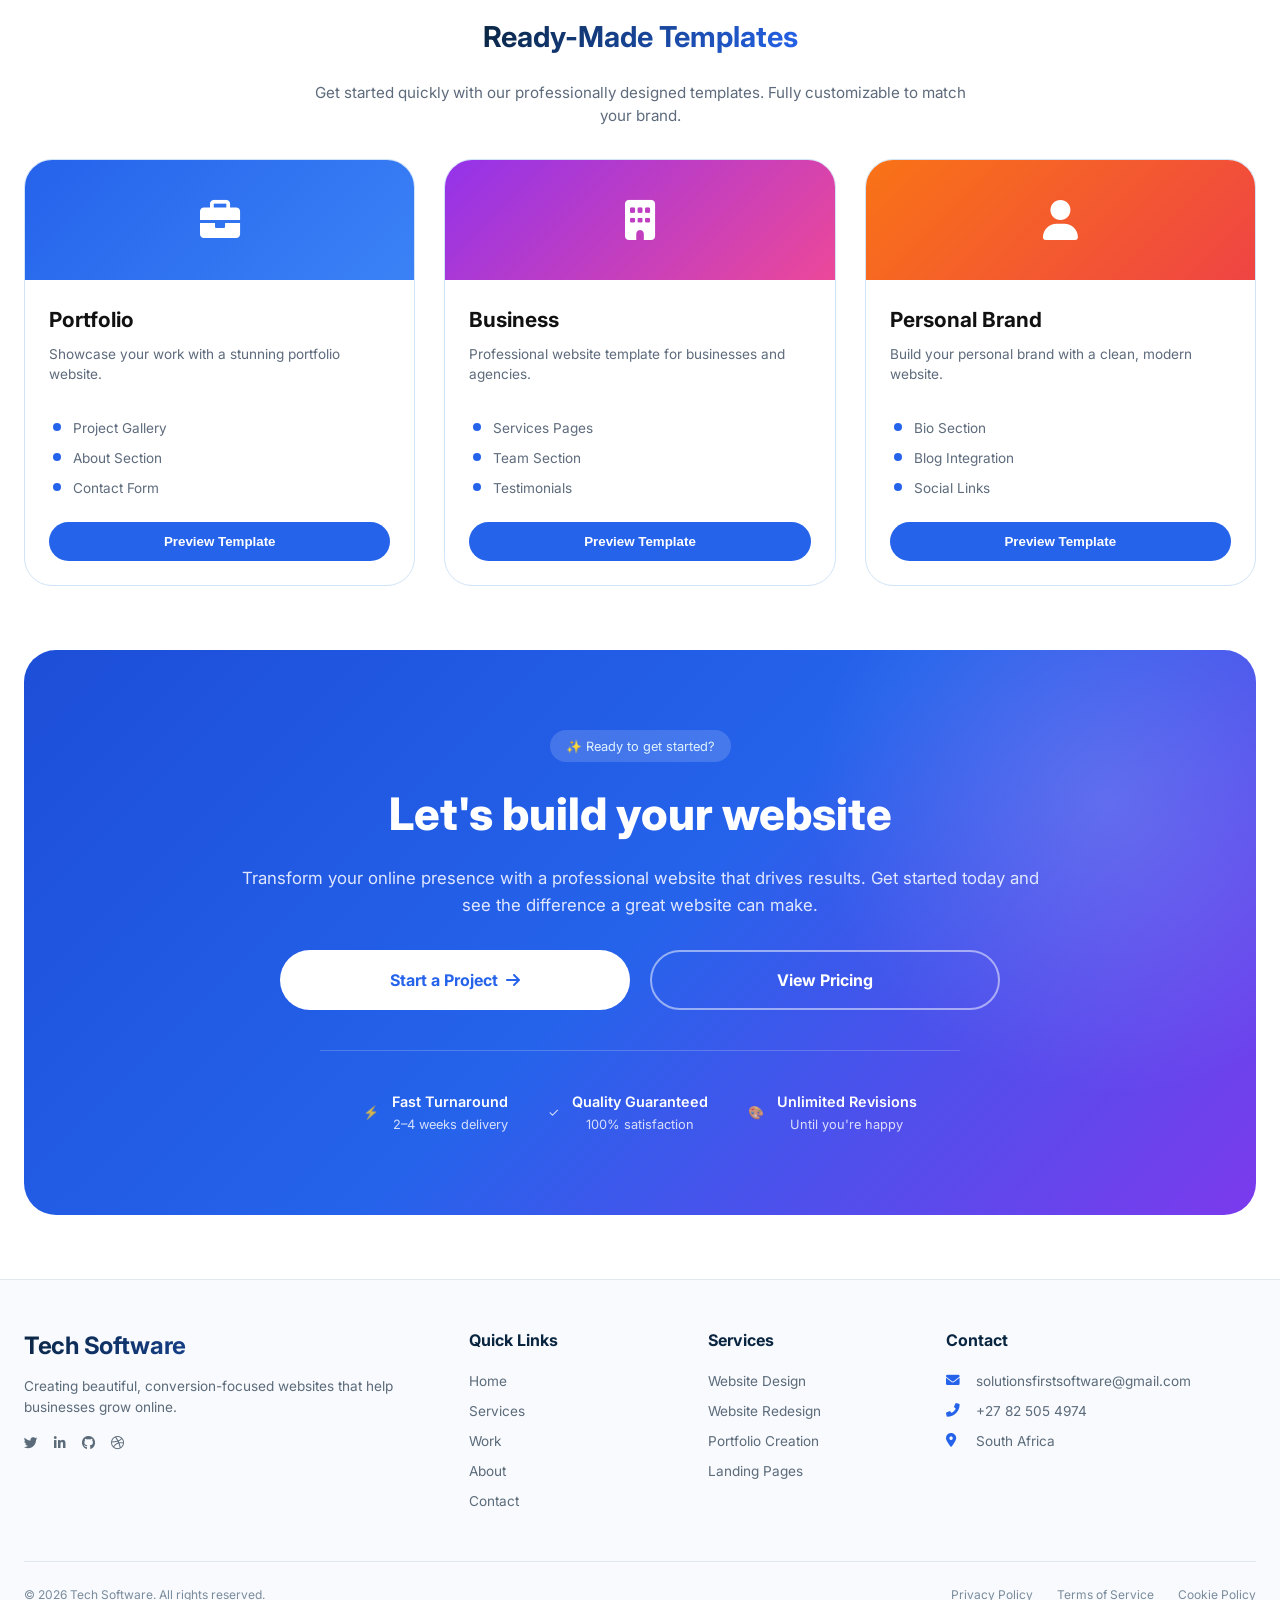
==== commit 59cf8432: "Updated changes within feedback" ====
--- a/index.html
+++ b/index.html
@@ -847,6 +847,13 @@
         .footer-col li { margin-bottom: 0.6rem; }
         .footer-col a { text-decoration: none; color: #5C6B7A; font-size: 0.85rem; transition: color 0.2s; }
         .footer-col a:hover { color: #2563eb; }
+        /* Ensures all footer list items (including Services) share identical font styling */
+        .footer-col li, .footer-col li a, .footer-col p, .footer-contact p {
+            font-size: 0.85rem;
+            font-family: 'Inter', sans-serif;
+            font-weight: 400;
+            line-height: 1.5;
+        }
         .footer-contact p { font-size: 0.85rem; margin-bottom: 0.6rem; color: #5C6B7A; display: flex; align-items: center; gap: 0.6rem; }
         .footer-contact i { width: 20px; color: #2563eb; }
         .footer-bottom {
@@ -861,7 +868,7 @@
             color: #7A8B9C;
         }
         .footer-legal { display: flex; gap: 1.5rem; flex-wrap: wrap; }
-        .footer-legal a { text-decoration: none; color: #7A8B9C; transition: color 0.2s; }
+        .footer-legal a { text-decoration: none; color: #7A8B9C; transition: color 0.2s; font-size: 0.75rem; }
         .footer-legal a:hover { color: #2563eb; }
 
         @media (max-width: 992px) {
@@ -1006,7 +1013,14 @@
         <div class="footer-grid">
             <div class="footer-col footer-brand"><div class="logo" style="font-size: 1.5rem;">Tech Software</div><p>Creating beautiful, conversion-focused websites that help businesses grow online.</p><div class="footer-icon-list"><a href="#"><i class="fab fa-twitter"></i></a><a href="#"><i class="fab fa-linkedin-in"></i></a><a href="#"><i class="fab fa-github"></i></a><a href="#"><i class="fab fa-dribbble"></i></a></div></div>
             <div class="footer-col"><h4>Quick Links</h4><ul><li><a href="index.html">Home</a></li><li><a href="services.html">Services</a></li><li><a href="work.html">Work</a></li><li><a href="aboutus.html">About</a></li><li><a href="contactus.html">Contact</a></li></ul></div>
-            <div class="footer-col"><h4>Services</h4><ul><li>Website Design</li><li>Website Redesign</li><li>Portfolio Creation</li><li>Landing Pages</li></ul></div>
+            <div class="footer-col"><h4>Services</h4>
+                <ul>
+                    <li><a href="#">Website Design</a></li>
+                    <li><a href="#">Website Redesign</a></li>
+                    <li><a href="#">Portfolio Creation</a></li>
+                    <li><a href="#">Landing Pages</a></li>
+                </ul>
+            </div>
             <div class="footer-col footer-contact"><h4>Contact</h4><p><i class="fas fa-envelope"></i>solutionsfirstsoftware@gmail.com</p><p><i class="fas fa-phone-alt"></i>+27 82 505 4974</p><p><i class="fas fa-map-marker-alt"></i>South Africa</p></div>
         </div>
         <div class="footer-bottom"><div>© 2026 Tech Software. All rights reserved.</div><div class="footer-legal"><a href="#">Privacy Policy</a><a href="#">Terms of Service</a><a href="#">Cookie Policy</a></div></div>
